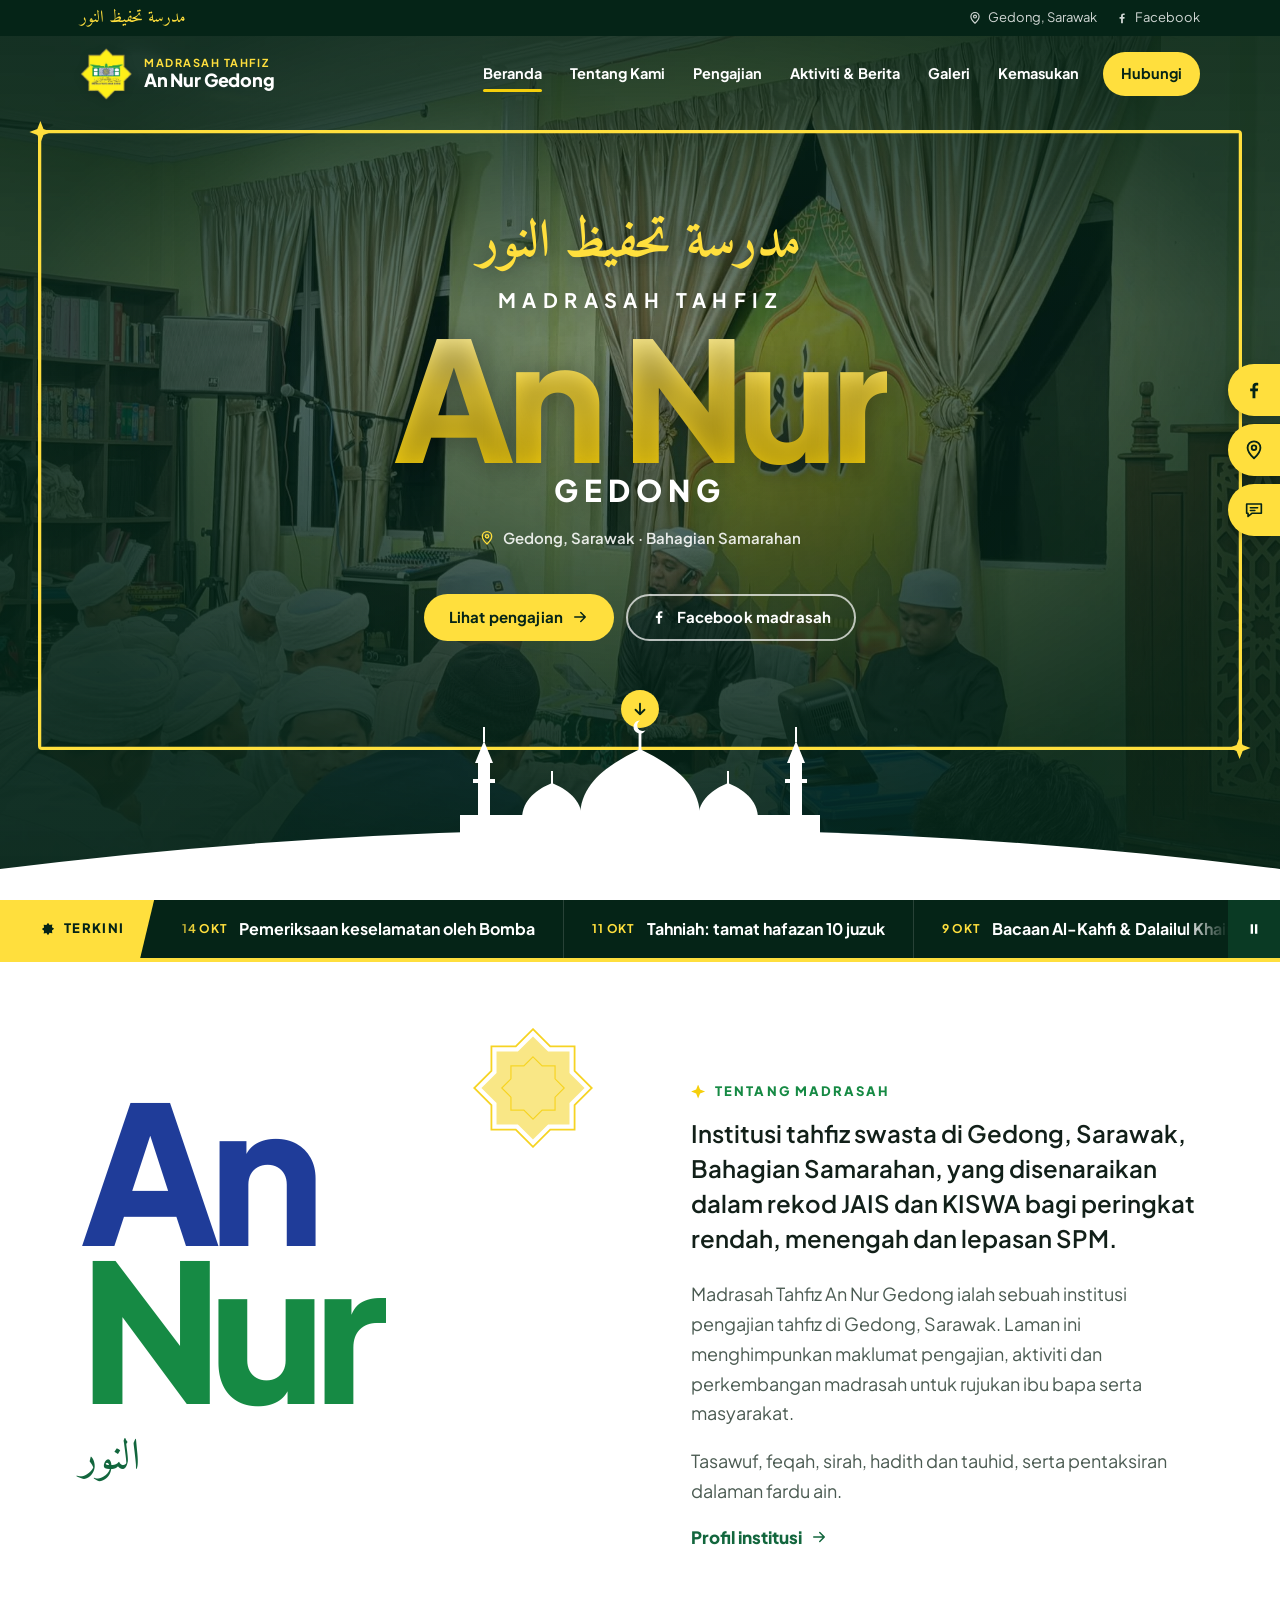
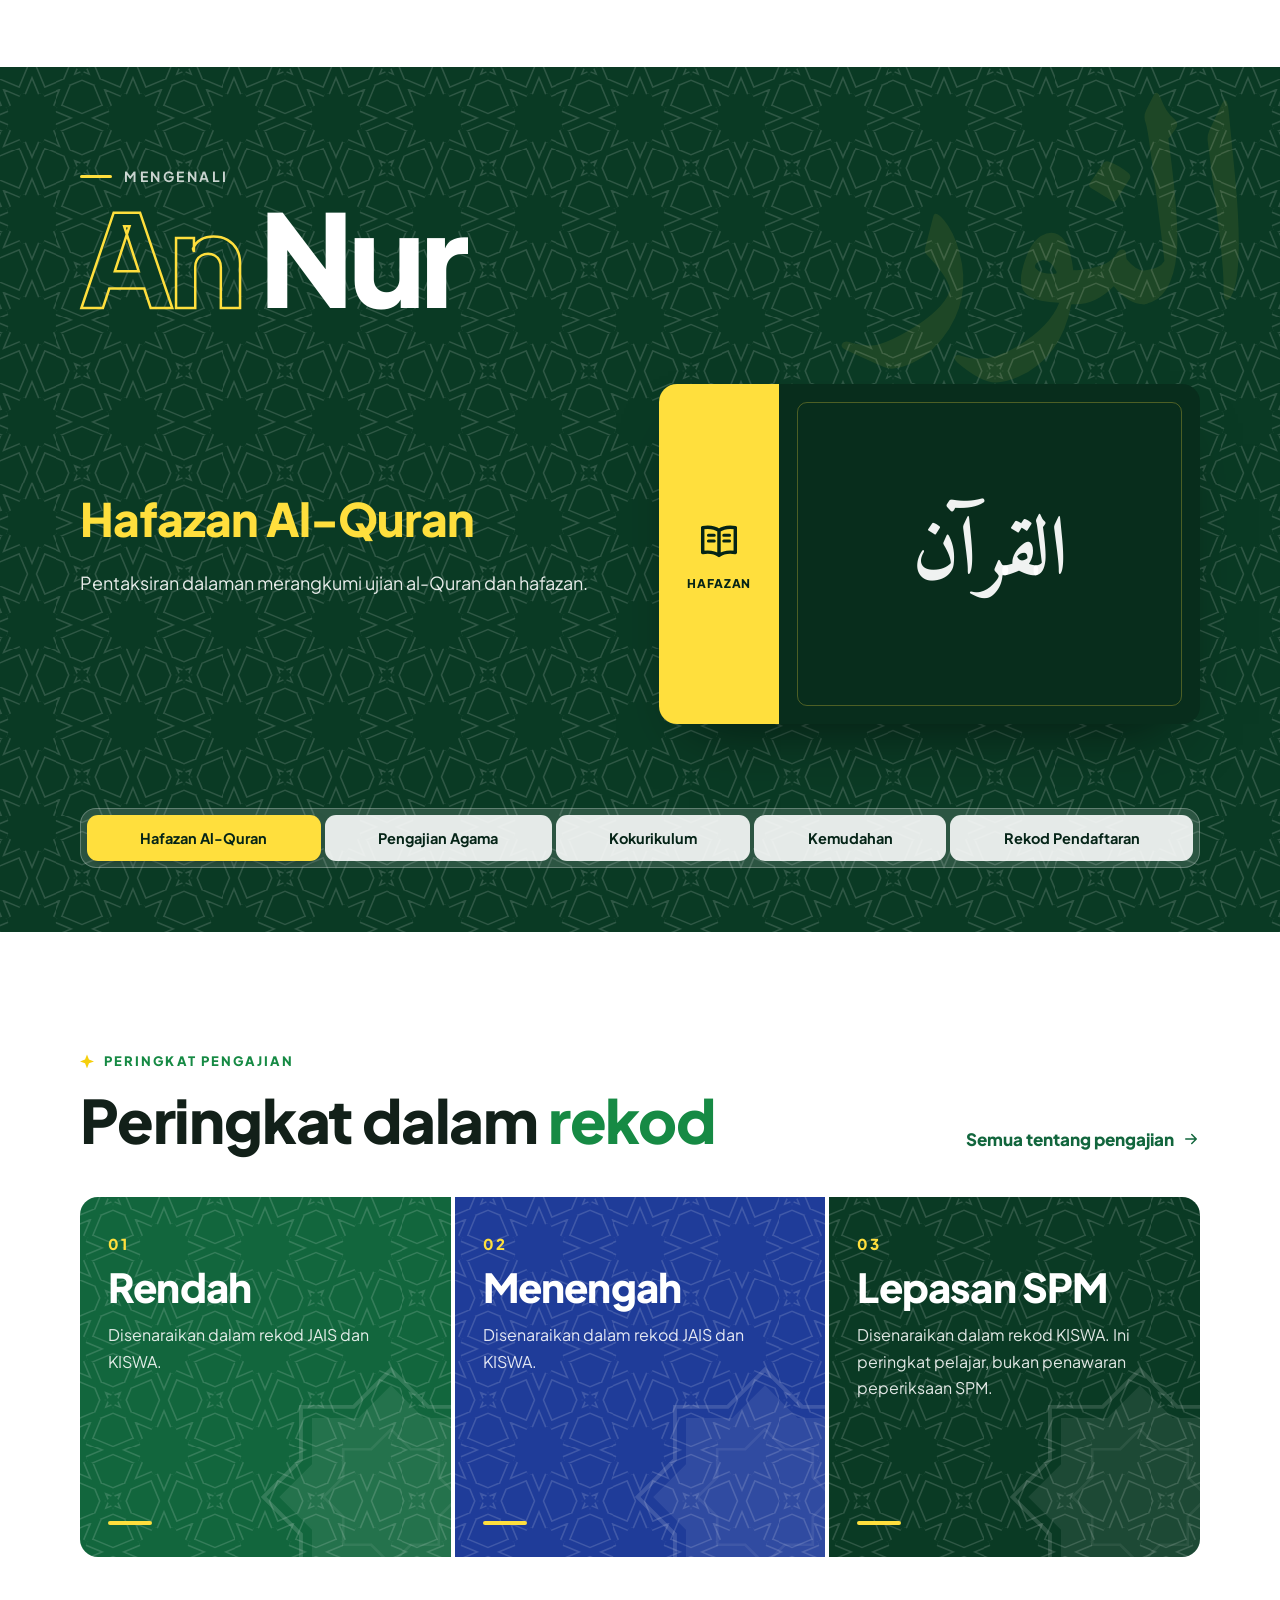
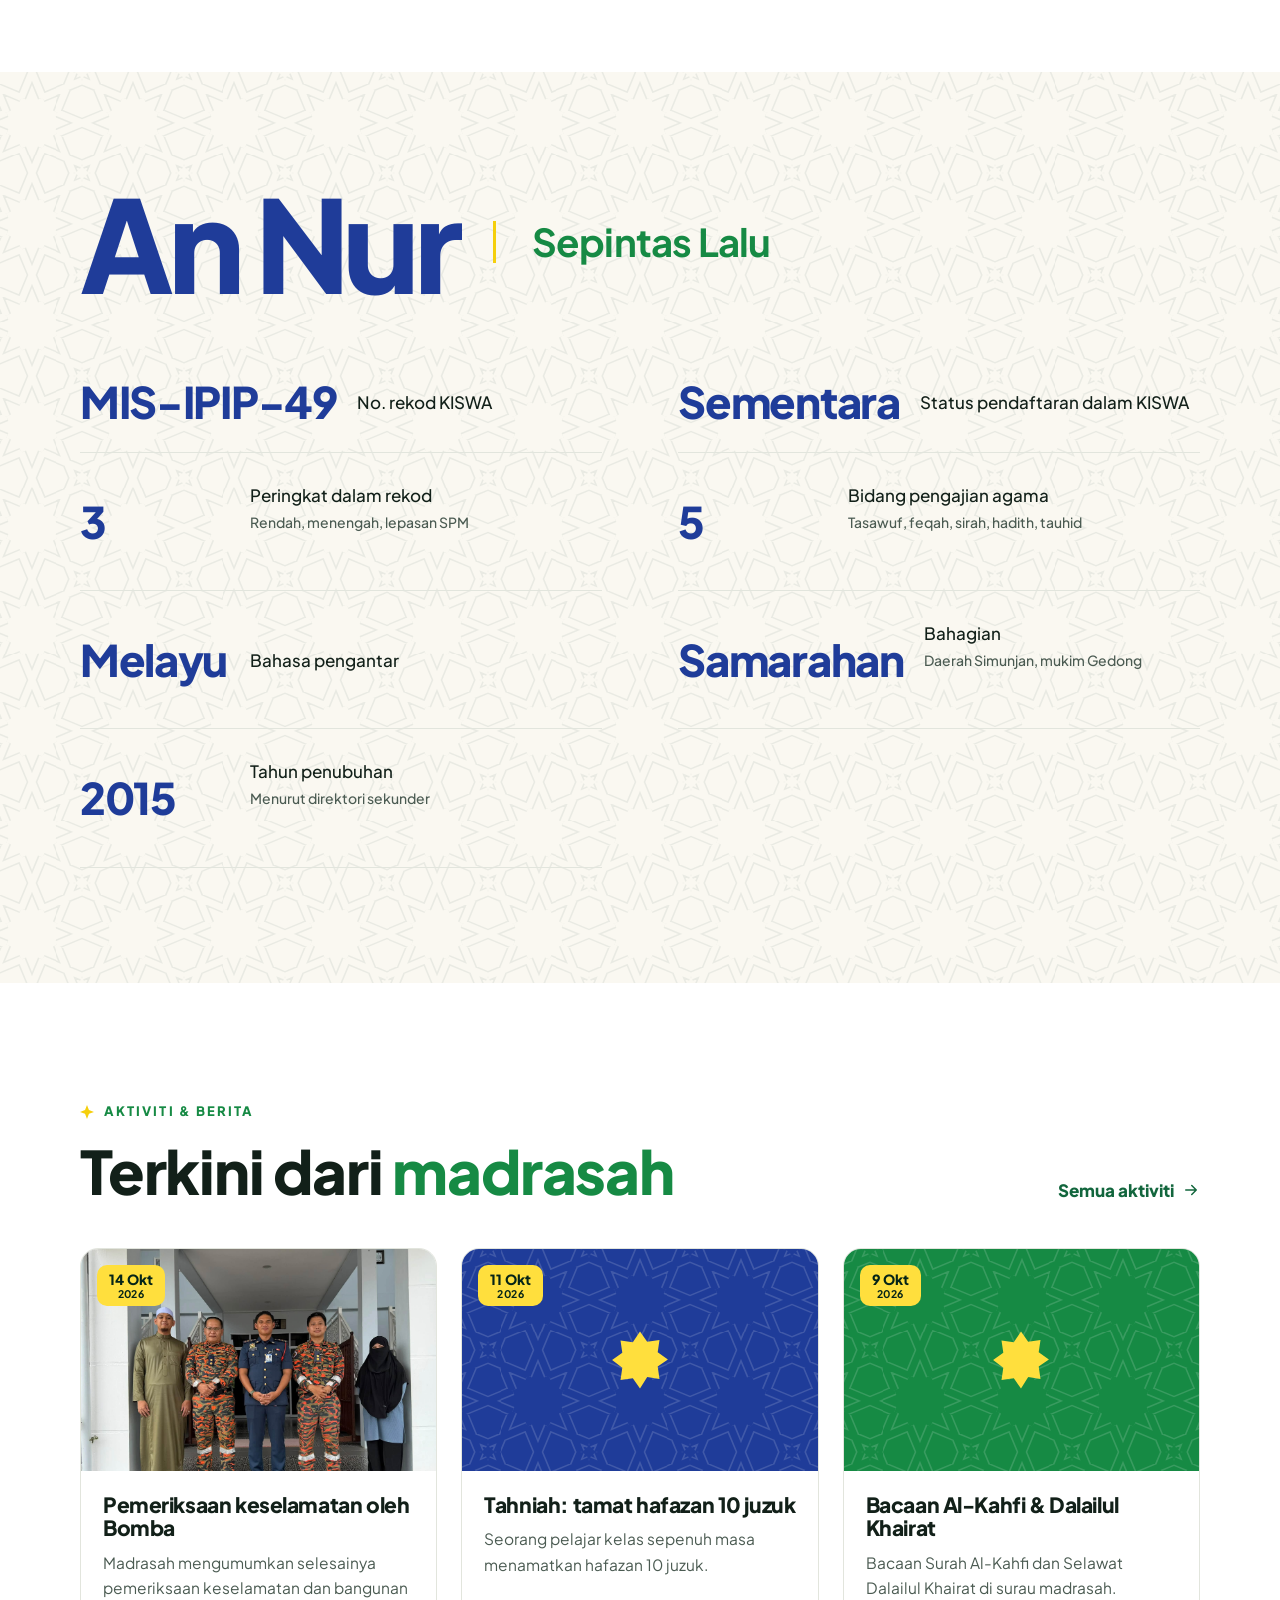
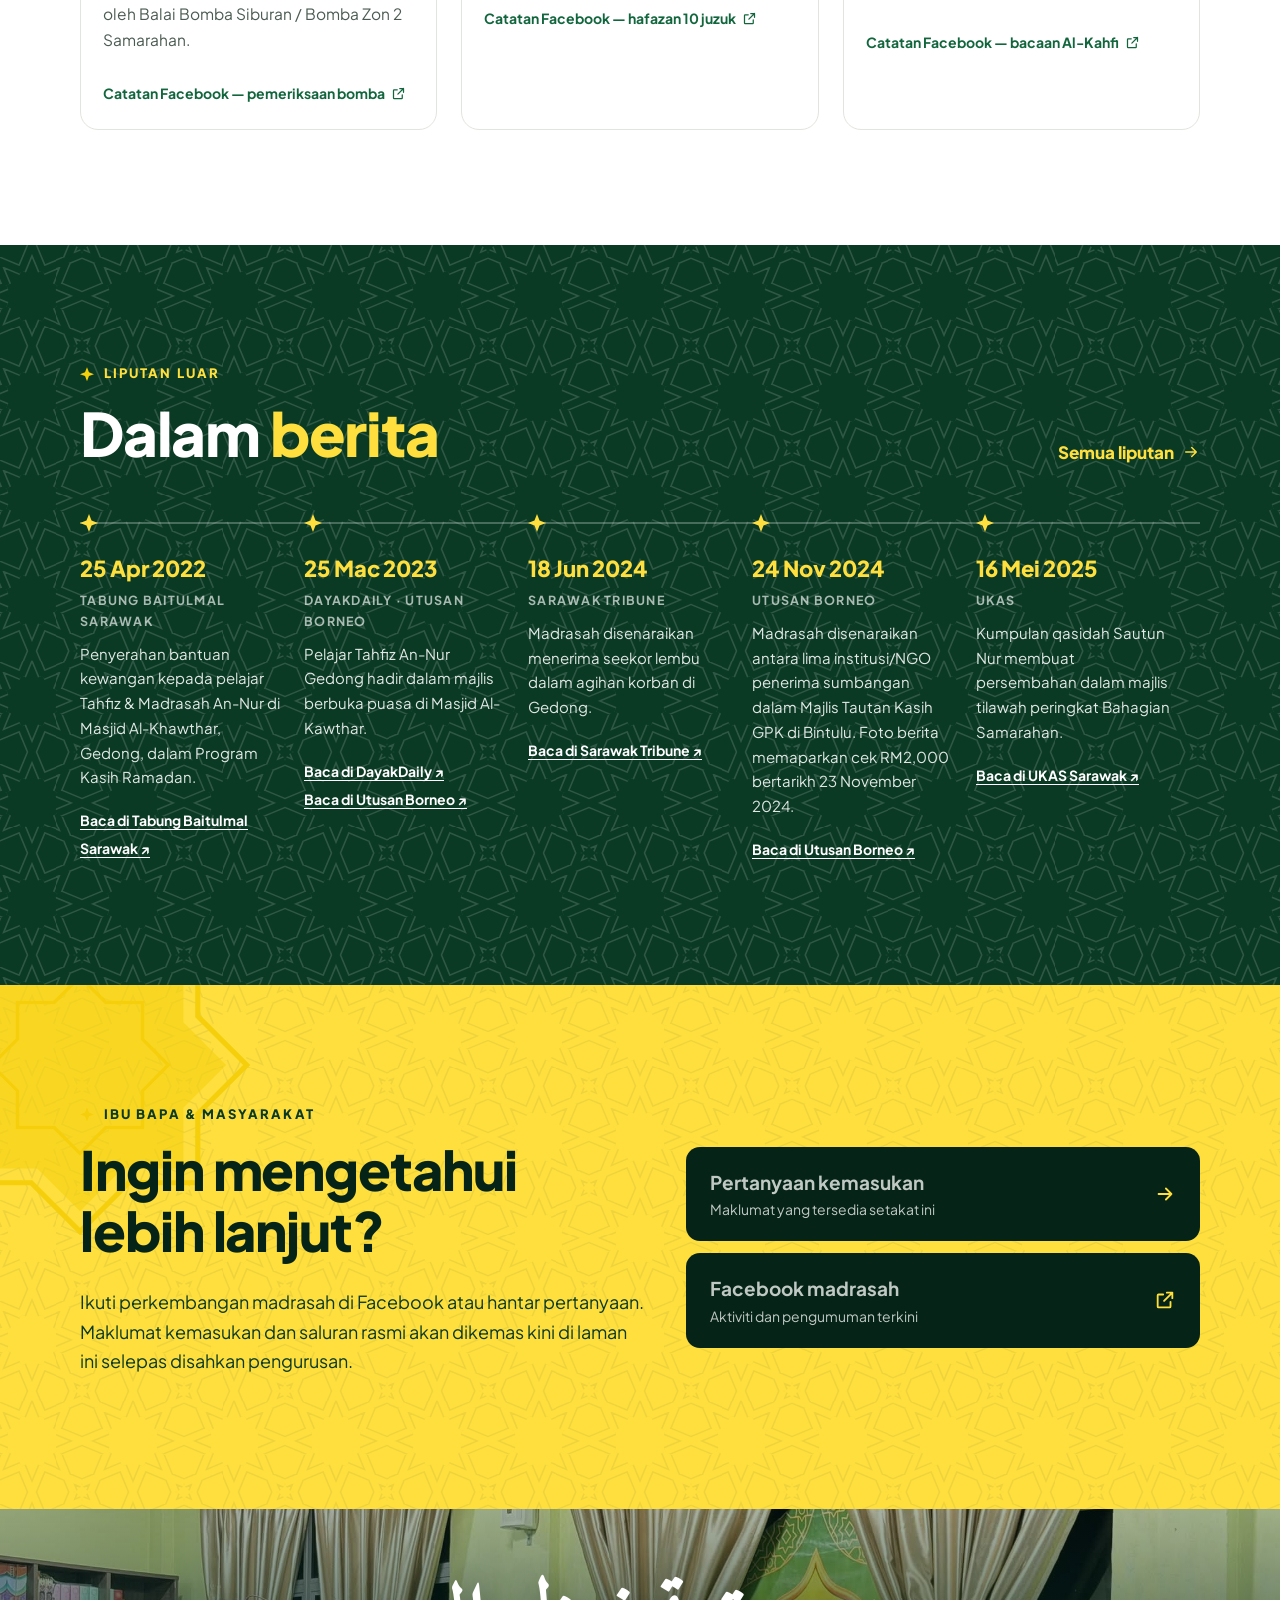
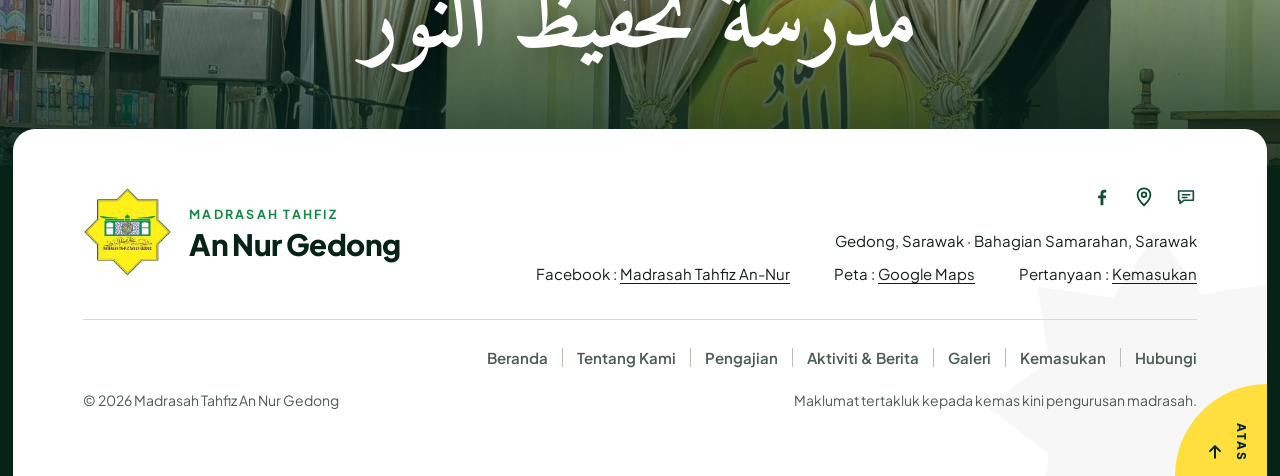
==== index.html @ 09a15e5c "Laman Madrasah Tahfiz An Nur Gedong — versi pratonton awam Co-Authored-By: Claude Sonnet 5.5 <norepl" ====
<!doctype html>
<html lang="ms">
<head>
  <meta charset="utf-8">
  <meta name="viewport" content="width=device-width, initial-scale=1">
  <title>Madrasah Tahfiz An Nur Gedong — Gedong, Sarawak</title>
  <meta name="description" content="Madrasah Tahfiz An Nur Gedong, institusi pengajian tahfiz di Gedong, Bahagian Samarahan, Sarawak.">
  <!-- Draf: buang baris noindex apabila laman diluluskan untuk diterbitkan -->
  <meta name="robots" content="noindex, nofollow">
  <meta name="theme-color" content="#0A3A24">
  <link rel="icon" href="assets/img/logo/logo-asal-lutsinar.png">
  <link rel="preconnect" href="https://fonts.googleapis.com">
  <link rel="preconnect" href="https://fonts.gstatic.com" crossorigin>
  <link rel="stylesheet" href="https://fonts.googleapis.com/css2?family=Amiri:wght@400;700&family=Plus+Jakarta+Sans:wght@400;500;600;700;800&display=swap">
  <link rel="stylesheet" href="assets/css/gaya.css">
</head>
<body data-halaman="beranda" class="ada-hero">
  <div id="kepala"></div>
  <main id="utama" tabindex="-1">
    <noscript><div style="padding:40px 20px;text-align:center">Sila hidupkan JavaScript untuk memaparkan laman ini.</div></noscript>
  </main>
  <div id="kaki"></div>
  <script src="kandungan/kandungan.js"></script>
  <script src="assets/js/app.js"></script>
</body>
</html>
---- assets/css/gaya.css ----
/* =========================================================
   Madrasah Tahfiz An Nur Gedong — gaya laman
   Warna diambil daripada logo: hijau, kuning, biru
   ========================================================= */

:root {
  --hijau-950: #052417;
  --hijau-900: #0A3A24;
  --hijau-800: #0E4F31;
  --hijau-700: #12663D;
  --hijau-600: #168A44;
  --hijau-100: #DDF0E2;
  --hijau-50:  #EFF7F1;

  --kuning-500: #F5CF0C;
  --kuning-400: #FFDF3D;
  --kuning-200: #FFF0A3;
  --kuning-50:  #FFFBE6;

  --biru-950: #0C1A45;
  --biru-900: #13286A;
  --biru-700: #1F3C99;
  --biru-500: #3A5BC7;
  --biru-100: #E3E9FA;

  --krim: #FAF8F1;
  --putih: #FFFFFF;
  --teks: #122019;
  --teks-lembut: #4B5B52;
  --garis: #E2E5DD;

  --fon: "Plus Jakarta Sans", system-ui, -apple-system, "Segoe UI", sans-serif;
  --fon-arab: "Amiri", "Traditional Arabic", serif;

  --lebar: 1200px;
  --gutter: clamp(16px, 4vw, 40px);
  --radius: 18px;
  --radius-kecil: 10px;
  --bayang: 0 18px 40px -18px rgba(5, 36, 23, .35);
  --peralihan: 240ms cubic-bezier(.2, .7, .2, 1);

  --tinggi-kepala: 76px;
}

*, *::before, *::after { box-sizing: border-box; }

html { scroll-behavior: smooth; -webkit-text-size-adjust: 100%; }
@media (prefers-reduced-motion: reduce) {
  html { scroll-behavior: auto; }
  *, *::before, *::after { animation-duration: .01ms !important; animation-iteration-count: 1 !important; transition-duration: .01ms !important; }
}

body.ada-bar-draf { padding-bottom: 52px; }
@media (max-width: 720px) {
  body.ada-bar-draf { padding-bottom: 84px; }
  .bar-draf__teks > span { display: none; }
  .bar-draf .bekas { flex-wrap: nowrap; gap: 8px; }
  .bar-draf button, .bar-draf a { font-size: 12px; padding: 5px 9px; }
}
body {
  margin: 0;
  font-family: var(--fon);
  font-size: 17px;
  line-height: 1.65;
  color: var(--teks);
  background: var(--putih);
  overflow-x: hidden;
}

img { max-width: 100%; display: block; }
a { color: var(--hijau-700); text-underline-offset: 3px; }
a:hover { color: var(--hijau-900); }
h1, h2, h3, h4 { line-height: 1.12; margin: 0 0 .5em; letter-spacing: -.02em; font-weight: 800; }
p { margin: 0 0 1em; }
ul { padding-left: 1.2em; }

:focus-visible { outline: 3px solid var(--kuning-500); outline-offset: 3px; border-radius: 4px; }

.sr-only { position: absolute; width: 1px; height: 1px; padding: 0; margin: -1px; overflow: hidden; clip: rect(0,0,0,0); white-space: nowrap; border: 0; }

.lompat {
  position: absolute; left: 16px; top: -60px; z-index: 200;
  background: var(--kuning-400); color: var(--hijau-950); padding: 10px 16px;
  border-radius: 999px; font-weight: 700; text-decoration: none;
}
.lompat:focus { top: 12px; }

.bekas { width: 100%; max-width: var(--lebar); margin: 0 auto; padding: 0 var(--gutter); }

.arab { font-family: var(--fon-arab); direction: rtl; font-weight: 700; }

/* ---------- Butang ---------- */
.btn {
  display: inline-flex; align-items: center; gap: .55em;
  padding: .85em 1.5em; border-radius: 999px;
  font: 700 15px/1.2 var(--fon); letter-spacing: .01em;
  text-decoration: none; border: 2px solid transparent; cursor: pointer;
  transition: transform var(--peralihan), background var(--peralihan), color var(--peralihan), border-color var(--peralihan);
}
.btn:hover { transform: translateY(-2px); }
.btn svg { width: 18px; height: 18px; flex: none; }
.btn--kuning { background: var(--kuning-400); color: var(--hijau-950); }
.btn--kuning:hover { background: var(--kuning-500); color: var(--hijau-950); }
.btn--hijau { background: var(--hijau-700); color: #fff; }
.btn--hijau:hover { background: var(--hijau-800); color: #fff; }
.btn--garis { border-color: currentColor; color: inherit; background: transparent; }
.btn--garis-putih { border-color: rgba(255,255,255,.7); color: #fff; }
.btn--garis-putih:hover { background: #fff; color: var(--hijau-900); border-color: #fff; }
.btn[disabled], .btn[aria-disabled="true"] { opacity: .55; cursor: not-allowed; transform: none; }

/* ---------- Bar draf & lencana status ---------- */
.bar-draf {
  position: fixed; left: 0; right: 0; bottom: 0; z-index: 120; box-shadow: 0 -8px 24px -12px rgba(0,0,0,.35);
  background: repeating-linear-gradient(-45deg, var(--kuning-400) 0 14px, var(--kuning-500) 14px 28px);
  color: var(--hijau-950); font-size: 14px; font-weight: 600;
}
.bar-draf .bekas { display: flex; gap: 12px 20px; align-items: center; justify-content: space-between; flex-wrap: wrap; padding-top: 8px; padding-bottom: 8px; }
.bar-draf__teks { display: flex; gap: 10px; align-items: center; }
.bar-draf__teks strong { background: var(--hijau-950); color: var(--kuning-400); padding: 2px 10px; border-radius: 999px; font-size: 12px; letter-spacing: .08em; text-transform: uppercase; }
.bar-draf__aksi { display: flex; gap: 8px; flex-wrap: wrap; }
.bar-draf button, .bar-draf a {
  font: 700 13px var(--fon); padding: 6px 12px; border-radius: 999px; cursor: pointer;
  background: rgba(255,255,255,.75); border: 1px solid rgba(5,36,23,.25); color: var(--hijau-950); text-decoration: none;
}
.bar-draf button:hover, .bar-draf a:hover { background: #fff; }
.mod-awam .bar-draf { background: var(--hijau-950); color: #fff; }
.mod-awam .bar-draf__teks strong { background: var(--kuning-400); color: var(--hijau-950); }

.lencana {
  display: inline-flex; align-items: center; gap: 5px; vertical-align: middle;
  font: 700 11px/1.3 var(--fon); letter-spacing: .03em; text-transform: uppercase;
  padding: 3px 8px; border-radius: 6px; border: 1px solid; text-decoration: none; white-space: nowrap;
  margin: 2px 4px 2px 0;
}
.lencana::before { content: ""; width: 6px; height: 6px; border-radius: 50%; background: currentColor; }
a.lencana:hover { filter: brightness(.9); }
.lencana--rasmi { color: #0B5D2E; background: #E1F5E7; border-color: #9FD7B1; }
.lencana--facebook { color: #1F3C99; background: #E6ECFC; border-color: #A9BCF0; }
.lencana--media { color: #6B3FA0; background: #F1EAFB; border-color: #CDB6EE; }
.lencana--sekunder { color: #8A5A00; background: #FFF3D6; border-color: #F0CF85; }
.lencana--perlu-sahkan { color: #A12B12; background: #FFE9E2; border-color: #F5B4A1; }
.lencana--editorial { color: #4A4F57; background: #EEF0F2; border-color: #C7CCD3; }
.nota-draf {
  display: block; margin-top: 8px; padding: 8px 12px; border-left: 3px solid #F5B4A1;
  background: #FFF6F2; color: #7A2A16; font-size: 13.5px; line-height: 1.5; border-radius: 0 8px 8px 0;
}
.atas-gelap .nota-draf { background: rgba(255,255,255,.1); color: #FFD9CC; border-left-color: #F5B4A1; }
.mod-awam .lencana, .mod-awam .nota-draf, .mod-awam [data-draf-sahaja] { display: none !important; }

/* ---------- Kepala (header) ---------- */
.kepala { position: sticky; top: 0; z-index: 100; }
.kepala__utiliti { background: var(--hijau-950); color: rgba(255,255,255,.82); font-size: 13px; }
.kepala__utiliti .bekas { display: flex; justify-content: space-between; align-items: center; height: 36px; gap: 16px; }
.kepala__utiliti a { color: rgba(255,255,255,.82); text-decoration: none; display: inline-flex; gap: 6px; align-items: center; }
.kepala__utiliti a:hover { color: var(--kuning-400); }
.kepala__utiliti svg { width: 14px; height: 14px; }
.kepala__utiliti .arab { font-size: 17px; color: var(--kuning-400); font-weight: 400; white-space: nowrap; }
.kepala__utiliti-kanan { display: flex; gap: 18px; }
.kepala__lokasi { display: inline-flex; gap: 6px; align-items: center; }

.kepala__utama { background: rgba(255,255,255,.97); backdrop-filter: blur(10px); border-bottom: 1px solid var(--garis); transition: background var(--peralihan), border-color var(--peralihan), box-shadow var(--peralihan); }
.kepala__utama .bekas { display: flex; align-items: center; justify-content: space-between; height: var(--tinggi-kepala); gap: 20px; }

.jenama { display: flex; align-items: center; gap: 12px; text-decoration: none; color: var(--hijau-950); min-width: 0; }
.jenama img { width: 52px; height: 52px; object-fit: contain; flex: none; filter: drop-shadow(0 2px 4px rgba(0,0,0,.15)); }
.jenama__teks { display: flex; flex-direction: column; line-height: 1.15; min-width: 0; }
.jenama__kecil { font-size: 11px; font-weight: 700; letter-spacing: .14em; text-transform: uppercase; color: var(--hijau-600); }
.jenama__besar { font-size: 18px; font-weight: 800; letter-spacing: -.01em; white-space: nowrap; }

.nav { display: flex; align-items: center; gap: 4px; }
.nav a {
  position: relative; padding: 10px 12px; font-size: 14.5px; font-weight: 700; color: var(--hijau-950);
  text-decoration: none; border-radius: 8px; white-space: nowrap;
}
.nav a::after {
  content: ""; position: absolute; left: 12px; right: 12px; bottom: 4px; height: 3px; border-radius: 3px;
  background: var(--kuning-500); transform: scaleX(0); transform-origin: left; transition: transform var(--peralihan);
}
.nav a:hover::after, .nav a[aria-current="page"]::after { transform: scaleX(1); }
.nav .nav__cta { background: var(--hijau-700); color: #fff; padding: 10px 18px; border-radius: 999px; margin-left: 8px; }
.nav .nav__cta::after { display: none; }
.nav .nav__cta:hover { background: var(--hijau-800); color: #fff; }

.butang-menu {
  display: none; width: 46px; height: 46px; border-radius: 12px; border: 1px solid var(--garis);
  background: #fff; cursor: pointer; align-items: center; justify-content: center; color: var(--hijau-950);
}
.butang-menu svg { width: 22px; height: 22px; }

/* Kepala lutsinar di atas hero beranda */
.ada-hero .kepala { position: fixed; left: 0; right: 0; }
.ada-hero .kepala:not(.kepala--pekat) .kepala__utama { background: transparent; border-color: transparent; backdrop-filter: none; }
.ada-hero .kepala:not(.kepala--pekat) .jenama,
.ada-hero .kepala:not(.kepala--pekat) .nav a:not(.nav__cta) { color: #fff; }
.ada-hero .kepala:not(.kepala--pekat) .jenama__kecil { color: var(--kuning-400); }
.ada-hero .kepala:not(.kepala--pekat) .nav .nav__cta { background: var(--kuning-400); color: var(--hijau-950); }
.ada-hero .kepala:not(.kepala--pekat) .butang-menu { background: rgba(255,255,255,.12); border-color: rgba(255,255,255,.35); color: #fff; }
.kepala--pekat .kepala__utama { box-shadow: 0 6px 24px -12px rgba(5,36,23,.35); }

@media (max-width: 1080px) {
  .butang-menu { display: inline-flex; }
  .nav {
    position: fixed; inset: 0; z-index: 150; flex-direction: column; align-items: stretch; justify-content: flex-start;
    gap: 2px; padding: 96px var(--gutter) 32px; background: var(--hijau-950);
    transform: translateX(100%); transition: transform 320ms cubic-bezier(.2,.7,.2,1); overflow-y: auto; visibility: hidden;
  }
  .nav.terbuka { transform: none; visibility: visible; }
  .nav a, .ada-hero .kepala:not(.kepala--pekat) .nav a:not(.nav__cta) { color: #fff; font-size: 22px; padding: 14px 4px; border-bottom: 1px solid rgba(255,255,255,.1); border-radius: 0; }
  .nav a::after { left: 4px; right: auto; width: 40px; bottom: 8px; }
  .nav .nav__cta { margin: 20px 0 0; text-align: center; justify-content: center; background: var(--kuning-400); color: var(--hijau-950); border-radius: 999px; border: 0; }
  .nav__tutup { position: absolute; top: 22px; right: var(--gutter); }
  .kepala__lokasi { display: none; }
}
@media (min-width: 1081px) { .nav__tutup { display: none; } }
@media (max-width: 480px) {
  .jenama__besar { font-size: 15px; }
  .jenama img { width: 44px; height: 44px; }
  .jenama__kecil { font-size: 10px; }
}

/* Corak bintang lapan rapat berjalur, gaya Mamluk (janaan geometri Islamik 4.8.8) */
.corak { background-image: url("../img/corak-bintang-lapan.svg"); background-size: 101.4px 101.4px; background-position: center top; }
.corak--gelap { background-image: url("../img/corak-bintang-lapan-gelap.svg"); background-size: 101.4px 101.4px; background-position: center top; }
.bintang-hiasan { position: absolute; pointer-events: none; color: currentColor; }

/* ---------- HERO beranda ---------- */
.hero {
  position: relative; min-height: 100svh; min-height: 100vh; display: grid; place-items: center;
  color: #fff; overflow: hidden; isolation: isolate; background-color: var(--hijau-950);
}
@supports (min-height: 100svh) { .hero { min-height: 100svh; } }
.hero__latar { position: absolute; inset: 0; z-index: -2; }
.hero__latar img { width: 100%; height: 100%; object-fit: cover; object-position: center 40%; transform: scale(1.06); animation: zum 18s ease-out forwards; }
@keyframes zum { to { transform: scale(1); } }
.hero::before {
  content: ""; position: absolute; inset: 0; z-index: -1;
  background:
    radial-gradient(ellipse at 50% 45%, rgba(5,36,23,.35), rgba(5,36,23,.82) 70%),
    linear-gradient(180deg, rgba(5,36,23,.55) 0%, rgba(5,36,23,.2) 35%, rgba(5,36,23,.75) 100%);
}
.hero__bingkai {
  position: absolute; z-index: -1; inset: calc(36px + var(--tinggi-kepala) + 18px) clamp(14px, 3vw, 44px) 150px;
  border: 3px solid var(--kuning-400); border-radius: 4px; pointer-events: none;
  box-shadow: inset 0 0 0 1px rgba(255,223,61,.25);
}
.hero__bingkai::before, .hero__bingkai::after {
  content: ""; position: absolute; width: 22px; height: 22px; background: var(--kuning-400);
  clip-path: polygon(50% 0, 64% 36%, 100% 50%, 64% 64%, 50% 100%, 36% 64%, 0 50%, 36% 36%);
}
.hero__bingkai::before { top: -12px; left: -12px; }
.hero__bingkai::after { bottom: -12px; right: -12px; }

.hero__isi { text-align: center; padding: calc(var(--tinggi-kepala) + 100px) var(--gutter) 230px; max-width: 980px; }
.hero__arab { font-size: clamp(30px, 4.6vw, 52px); color: var(--kuning-400); margin: 0 0 6px; line-height: 1.5; font-weight: 700; text-shadow: 0 2px 18px rgba(0,0,0,.35); }
.hero__judul { margin: 0; text-shadow: 0 4px 30px rgba(0,0,0,.35); }
.hero__judul span { display: block; }
.hero__judul-kecil { font-size: clamp(15px, 1.7vw, 20px); font-weight: 700; letter-spacing: .32em; text-transform: uppercase; color: #fff; }
.hero__judul-besar {
  font-size: clamp(76px, 13vw, 180px); font-weight: 800; letter-spacing: -.045em; line-height: .9; margin: .06em 0 .02em;
  background: linear-gradient(180deg, #FFF3A6 0%, var(--kuning-400) 45%, var(--kuning-500) 100%);
  -webkit-background-clip: text; background-clip: text; color: transparent;
}
.hero__judul-lokasi { font-size: clamp(18px, 2.4vw, 30px); font-weight: 800; letter-spacing: .2em; text-transform: uppercase; }
.hero__lokasi { display: inline-flex; align-items: center; gap: 8px; margin-top: 18px; font-size: 15px; font-weight: 600; color: rgba(255,255,255,.88); }
.hero__lokasi svg { width: 16px; height: 16px; color: var(--kuning-400); }
.hero__intro { max-width: 640px; margin: 18px auto 0; font-size: clamp(16px, 1.4vw, 18.5px); color: rgba(255,255,255,.9); }
.hero__aksi { display: flex; gap: 12px; justify-content: center; flex-wrap: wrap; margin-top: 28px; }
.hero__kapsyen {
  position: absolute; right: clamp(20px, 4vw, 60px); bottom: 168px; z-index: 1; max-width: 300px;
  font-size: 12px; line-height: 1.45; color: rgba(255,255,255,.75); text-align: right;
}
.hero__tatal {
  position: absolute; left: 50%; bottom: 172px; transform: translateX(-50%);
  width: 38px; height: 38px; border-radius: 50%; background: var(--kuning-400); color: var(--hijau-950);
  display: grid; place-items: center; animation: lantun 2.2s ease-in-out infinite;
}
.hero__tatal svg { width: 18px; height: 18px; }
@keyframes lantun { 50% { transform: translate(-50%, 6px); } }
.hero__siluet { position: absolute; left: 0; right: 0; bottom: -1px; z-index: 0; pointer-events: none; }
.hero__siluet .gelombang { display: block; width: 100%; height: 90px; }
.hero__siluet .masjid { position: absolute; left: 50%; bottom: 62px; width: min(440px, 70vw); transform: translateX(-50%); }
@media (max-width: 720px) {
  .hero__bingkai { inset: calc(36px + var(--tinggi-kepala) + 12px) 12px 120px; }
  .hero__isi { padding-bottom: 170px; }
  .hero__kapsyen { display: none; }
  .hero__tatal { bottom: 132px; }
  .hero__siluet .gelombang { height: 60px; }
  .hero__siluet .masjid { bottom: 42px; }
}

/* ---------- Ticker ---------- */
.ticker { background: var(--hijau-950); color: #fff; position: relative; display: flex; align-items: stretch; overflow: hidden; border-bottom: 4px solid var(--kuning-400); }
.ticker__label {
  flex: none; display: flex; align-items: center; gap: 8px; padding: 0 20px 0 var(--gutter);
  background: var(--kuning-400); color: var(--hijau-950); font-weight: 800; font-size: 13px; letter-spacing: .1em; text-transform: uppercase;
  clip-path: polygon(0 0, 100% 0, calc(100% - 14px) 100%, 0 100%); padding-right: 30px;
}
.ticker__jalur { flex: 1; overflow: hidden; mask-image: linear-gradient(90deg, transparent, #000 4%, #000 96%, transparent); }
.ticker__senarai { display: flex; width: max-content; animation: tatal-ticker 48s linear infinite; list-style: none; margin: 0; padding: 0; }
.ticker.jeda .ticker__senarai { animation-play-state: paused; }
.ticker:hover .ticker__senarai, .ticker:focus-within .ticker__senarai { animation-play-state: paused; }
@keyframes tatal-ticker { to { transform: translateX(-50%); } }
.ticker__senarai li { display: flex; align-items: center; }
.ticker__senarai a { display: flex; align-items: center; gap: 12px; padding: 16px 28px; color: #fff; text-decoration: none; font-weight: 700; font-size: 16px; white-space: nowrap; border-right: 1px solid rgba(255,255,255,.14); }
.ticker__senarai a:hover { color: var(--kuning-400); }
.ticker__senarai time { font-size: 12px; font-weight: 700; color: var(--kuning-400); letter-spacing: .06em; text-transform: uppercase; }
.ticker__jeda { flex: none; width: 52px; border: 0; background: var(--hijau-900); color: #fff; cursor: pointer; display: grid; place-items: center; }
.ticker__jeda:hover { background: var(--hijau-800); }
.ticker__jeda svg { width: 16px; height: 16px; }
@media (max-width: 600px) { .ticker__label span { display: none; } .ticker__label { padding-right: 24px; } }

/* ---------- Bahagian am ---------- */
.seksyen { padding: clamp(64px, 9vw, 120px) 0; position: relative; }
.seksyen--krim { background-color: var(--krim); }
.seksyen--hijau { background-color: var(--hijau-900); color: #fff; }
.label-atas {
  display: inline-flex; align-items: center; gap: 10px; font-size: 13px; font-weight: 800; letter-spacing: .16em; text-transform: uppercase; color: var(--hijau-600); margin-bottom: 14px;
}
.label-atas::before { content: ""; width: 14px; height: 14px; background: var(--kuning-500); clip-path: polygon(50% 0, 64% 36%, 100% 50%, 64% 64%, 50% 100%, 36% 64%, 0 50%, 36% 36%); }
.atas-gelap .label-atas { color: var(--kuning-400); }
.tajuk-seksyen { font-size: clamp(34px, 5vw, 60px); }
.tajuk-sorot { color: var(--hijau-600); }
.atas-gelap .tajuk-sorot { color: var(--kuning-400); }
.pendahuluan { font-size: clamp(17px, 1.5vw, 19px); color: var(--teks-lembut); max-width: 680px; }
.atas-gelap .pendahuluan { color: rgba(255,255,255,.82); }
.kepala-seksyen { display: flex; justify-content: space-between; align-items: end; gap: 24px; flex-wrap: wrap; margin-bottom: 44px; }
.kepala-seksyen .tajuk-seksyen { margin: 0; }
.pautan-anak-panah { display: inline-flex; align-items: center; gap: 8px; font-weight: 800; text-decoration: none; color: var(--hijau-700); }
.pautan-anak-panah svg { width: 18px; height: 18px; transition: transform var(--peralihan); }
.pautan-anak-panah:hover svg { transform: translateX(4px); }
.atas-gelap .pautan-anak-panah { color: var(--kuning-400); }

/* ---------- Pengenalan (wordmark besar) ---------- */
.pengenalan { display: grid; grid-template-columns: 1.05fr 1fr; gap: clamp(32px, 6vw, 90px); align-items: center; }
.wordmark { position: relative; }
.wordmark__teks { font-size: clamp(96px, 15vw, 210px); font-weight: 800; letter-spacing: -.06em; line-height: .82; color: var(--biru-700); margin: 0; }
.wordmark__teks span { color: var(--hijau-600); display: block; }
.wordmark__arab { font-size: clamp(28px, 3.4vw, 44px); color: var(--hijau-700); margin-top: 18px; font-weight: 400; text-align: left; }
.wordmark .bintang-hiasan { right: 4%; top: -14%; width: 120px; color: var(--kuning-500); opacity: .9; }
.pengenalan__teks p { font-size: 18px; color: var(--teks-lembut); }
.pengenalan__teks .besar { font-size: clamp(20px, 2vw, 24px); color: var(--teks); font-weight: 600; line-height: 1.45; }
@media (max-width: 860px) { .pengenalan { grid-template-columns: 1fr; } }

/* ---------- Mengenali An Nur (panel bertab berwarna) ---------- */
.mengenali { --latar: var(--hijau-900); background-color: var(--latar); color: #fff; transition: background-color 600ms ease; padding: clamp(64px, 8vw, 110px) 0 clamp(40px, 5vw, 64px); position: relative; overflow: hidden; }
.mengenali__khat { position: absolute; top: clamp(8px, 2vw, 24px); right: clamp(-20px, 2vw, 48px); font-size: clamp(140px, 22vw, 300px); line-height: 1; color: var(--kuning-400); opacity: .08; pointer-events: none; user-select: none; }
.mengenali .bekas { position: relative; }
.mengenali__judul { display: flex; flex-direction: column; align-items: flex-start; gap: 10px; margin-bottom: clamp(32px, 4vw, 48px); }
.mengenali__label { display: inline-flex; align-items: center; gap: 12px; font-size: 14px; font-weight: 700; letter-spacing: .18em; text-transform: uppercase; color: rgba(255,255,255,.78); }
.mengenali__label::before { content: ""; width: 32px; height: 3px; border-radius: 2px; background: var(--kuning-400); }
.mengenali__nama { font-size: clamp(64px, 10vw, 136px); font-weight: 800; line-height: .95; letter-spacing: -.04em; }
.mengenali__nama .garis { color: transparent; -webkit-text-stroke: clamp(1.5px, .2vw, 2.5px) var(--kuning-400); }
.mengenali__panel { display: grid; grid-template-columns: 1fr 1.05fr; gap: clamp(28px, 5vw, 72px); align-items: center; min-height: 380px; }
.mengenali__panel[hidden] { display: none; }
.mengenali__panel h3 { font-size: clamp(30px, 3.6vw, 46px); color: var(--kuning-400); }
.mengenali__panel p { color: rgba(255,255,255,.9); font-size: 18px; max-width: 520px; }
.mengenali__cip { display: flex; flex-wrap: wrap; gap: 8px; margin: 18px 0 8px; padding: 0; list-style: none; }
.mengenali__cip li { padding: 6px 14px; border-radius: 999px; background: rgba(255,255,255,.12); border: 1px solid rgba(255,255,255,.22); font-weight: 600; font-size: 14.5px; }
.kad-media { display: grid; grid-template-columns: 120px 1fr; border-radius: var(--radius); overflow: hidden; min-height: 340px; box-shadow: 0 30px 60px -30px rgba(0,0,0,.6); background: color-mix(in srgb, var(--latar) 78%, #000); transition: background-color 600ms ease; }
.kad-media__sisi { background: var(--kuning-400); color: var(--hijau-950); display: flex; flex-direction: column; align-items: center; justify-content: center; gap: 12px; padding: 16px 8px; text-align: center; font-size: 12px; font-weight: 800; letter-spacing: .08em; text-transform: uppercase; line-height: 1.25; }
.kad-media__sisi svg { width: 46px; height: 46px; }
.kad-media__isi { position: relative; overflow: hidden; }
.kad-media__isi img { width: 100%; height: 100%; object-fit: cover; position: absolute; inset: 0; }
.kad-media__isi figcaption { position: absolute; left: 0; right: 0; bottom: 0; padding: 30px 16px 12px; font-size: 12.5px; line-height: 1.4; background: linear-gradient(transparent, rgba(0,0,0,.7)); color: rgba(255,255,255,.92); }
.kad-media__corak { position: absolute; inset: 18px; display: grid; place-items: center; text-align: center; padding: 16px; border: 1px solid rgba(255,223,61,.28); border-radius: calc(var(--radius) - 8px); }
.kad-media__corak .arab { display: block; white-space: nowrap; font-size: clamp(52px, 6.4vw, 92px); color: rgba(255,255,255,.94); font-weight: 700; line-height: 1.35; }
.kad-media__corak .kod { font-size: clamp(30px, 4vw, 46px); font-weight: 800; letter-spacing: -.02em; }
.kad-media__corak small { display: block; text-align: center; font-size: 12.5px; font-weight: 700; letter-spacing: .16em; text-transform: uppercase; color: var(--kuning-400); margin-top: 10px; }

.tab-bar { margin-top: clamp(40px, 5vw, 64px); background: rgba(255,255,255,.14); border: 1px solid rgba(255,255,255,.25); padding: 6px; border-radius: 16px; display: flex; gap: 4px; overflow-x: auto; scrollbar-width: none; }
.tab-bar::-webkit-scrollbar { display: none; }
.tab-bar button {
  flex: 1 0 auto; border: 0; background: rgba(255,255,255,.88); color: var(--hijau-950); font: 700 14.5px var(--fon);
  padding: 14px 18px; border-radius: 11px; cursor: pointer; white-space: nowrap; transition: background var(--peralihan), color var(--peralihan);
}
.tab-bar button:hover { background: #fff; }
.tab-bar button[aria-selected="true"] { background: var(--kuning-400); color: var(--hijau-950); box-shadow: 0 6px 16px -8px rgba(0,0,0,.5); }
@media (max-width: 860px) {
  .mengenali__panel { grid-template-columns: 1fr; min-height: 0; }
  .kad-media { grid-template-columns: 84px 1fr; min-height: 260px; }
  .kad-media__sisi svg { width: 34px; height: 34px; }
  .kad-media__sisi { font-size: 10.5px; }
}

/* ---------- Kad peringkat ---------- */
.peringkat { display: grid; grid-template-columns: repeat(3, 1fr); gap: 4px; border-radius: var(--radius); overflow: hidden; }
.kad-peringkat {
  position: relative; min-height: 360px; padding: 32px 28px; color: #fff; display: flex; flex-direction: column; justify-content: space-between;
  overflow: hidden; isolation: isolate; transition: transform var(--peralihan);
}
.kad-peringkat:nth-child(1) { background-color: var(--hijau-700); }
.kad-peringkat:nth-child(2) { background-color: var(--biru-700); }
.kad-peringkat:nth-child(3) { background-color: var(--hijau-900); }
.kad-peringkat .bintang-hiasan { right: -70px; bottom: -70px; width: 260px; opacity: .14; z-index: -1; transition: transform 800ms ease; }
.kad-peringkat:hover .bintang-hiasan { transform: rotate(45deg) scale(1.08); }
.kad-peringkat__no { font-size: 15px; font-weight: 800; letter-spacing: .14em; color: var(--kuning-400); }
.kad-peringkat h3 { font-size: clamp(30px, 3.2vw, 40px); margin: 8px 0 12px; }
.kad-peringkat p { color: rgba(255,255,255,.88); margin: 0; font-size: 16px; }
.kad-peringkat__garis { width: 44px; height: 4px; background: var(--kuning-400); border-radius: 4px; margin-top: 22px; }
@media (max-width: 860px) { .peringkat { grid-template-columns: 1fr; } .kad-peringkat { min-height: 240px; } }

/* ---------- Sepintas lalu (fakta) ---------- */
.sepintas-kepala { position: relative; margin-bottom: 56px; display: flex; align-items: center; }
.sepintas-kepala .gergasi { font-size: clamp(64px, 10vw, 140px); font-weight: 800; letter-spacing: -.05em; line-height: .85; color: var(--biru-700); position: relative; z-index: 2; margin: 0; }
.sepintas-kepala .jalur { margin: 0 0 0 clamp(20px, 3vw, 36px); padding-left: clamp(20px, 3vw, 36px); border-left: 3px solid var(--kuning-500); font-size: clamp(26px, 3vw, 40px); font-weight: 700; letter-spacing: -.02em; line-height: 1.1; color: var(--hijau-600); }
.grid-fakta { display: grid; grid-template-columns: repeat(2, 1fr); column-gap: clamp(32px, 6vw, 80px); }
.fakta { display: grid; grid-template-columns: minmax(150px, auto) 1fr; gap: 20px; align-items: center; padding: 28px 0; border-bottom: 1px solid var(--garis); }
.fakta__nilai { font-size: clamp(30px, 3.4vw, 44px); font-weight: 800; letter-spacing: -.03em; color: var(--biru-700); line-height: 1; }
.fakta__label { color: var(--teks); font-weight: 500; }
.fakta__label small { display: block; color: var(--teks-lembut); font-size: 14px; margin-top: 2px; }
@media (max-width: 860px) {
  .grid-fakta { grid-template-columns: 1fr; }
  .sepintas-kepala { flex-direction: column; align-items: flex-start; }
  .sepintas-kepala .jalur { margin: 14px 0 0; padding-left: 16px; }
}
@media (max-width: 480px) { .fakta { grid-template-columns: 1fr; gap: 6px; } }

/* ---------- Kad aktiviti ---------- */
.grid-aktiviti { display: grid; grid-template-columns: repeat(3, 1fr); gap: 24px; }
.kad-aktiviti { display: flex; flex-direction: column; background: #fff; border-radius: var(--radius); overflow: hidden; border: 1px solid var(--garis); transition: transform var(--peralihan), box-shadow var(--peralihan); }
.kad-aktiviti:hover { transform: translateY(-4px); box-shadow: var(--bayang); }
.kad-aktiviti__media { aspect-ratio: 16 / 10; position: relative; overflow: hidden; background-color: var(--hijau-800); }
.kad-aktiviti__media img { width: 100%; height: 100%; object-fit: cover; transition: transform 600ms ease; }
.kad-aktiviti:hover .kad-aktiviti__media img { transform: scale(1.04); }
.kad-aktiviti__corak { position: absolute; inset: 0; display: grid; place-items: center; color: var(--kuning-400); }
.kad-aktiviti__corak svg { width: 72px; height: 72px; }
.kad-aktiviti:nth-child(3n+2) .kad-aktiviti__media { background-color: var(--biru-700); }
.kad-aktiviti:nth-child(3n) .kad-aktiviti__media { background-color: var(--hijau-600); }
.kad-aktiviti__tarikh {
  position: absolute; left: 16px; top: 16px; background: var(--kuning-400); color: var(--hijau-950); border-radius: 10px;
  padding: 6px 12px; font-weight: 800; font-size: 14px; line-height: 1.2; text-align: center;
}
.kad-aktiviti__tarikh small { display: block; font-size: 10.5px; font-weight: 700; letter-spacing: .04em; }
.kad-aktiviti__isi { padding: 22px 22px 24px; display: flex; flex-direction: column; flex: 1; }
.kad-aktiviti__isi h3 { font-size: 21px; margin-bottom: 10px; }
.kad-aktiviti__isi p { font-size: 15.5px; color: var(--teks-lembut); }
.kad-aktiviti__had { font-size: 13.5px; color: var(--teks-lembut); border-top: 1px dashed var(--garis); padding-top: 10px; margin-top: auto; }
.kad-aktiviti__sumber { display: inline-flex; align-items: center; gap: 6px; margin-top: 14px; font-weight: 700; font-size: 14px; text-decoration: none; }
.kad-aktiviti__sumber svg { width: 15px; height: 15px; }
@media (max-width: 980px) { .grid-aktiviti { grid-template-columns: repeat(2, 1fr); } }
@media (max-width: 640px) { .grid-aktiviti { grid-template-columns: 1fr; } }

/* ---------- Garis masa liputan ---------- */
.garis-masa { list-style: none; margin: 0; padding: 0; display: grid; grid-template-columns: repeat(5, minmax(220px, 1fr)); gap: 0; overflow-x: auto; scroll-snap-type: x mandatory; padding-bottom: 8px; }
.garis-masa li { scroll-snap-align: start; position: relative; padding: 40px 24px 0 0; }
.garis-masa li::before { content: ""; position: absolute; top: 12px; left: 0; right: 0; height: 2px; background: rgba(255,255,255,.25); }
.garis-masa li::after { content: ""; position: absolute; top: 4px; left: 0; width: 18px; height: 18px; background: var(--kuning-400); clip-path: polygon(50% 0, 64% 36%, 100% 50%, 64% 64%, 50% 100%, 36% 64%, 0 50%, 36% 36%); }
.garis-masa time { display: block; font-size: 22px; font-weight: 800; color: var(--kuning-400); letter-spacing: -.01em; }
.garis-masa .penerbit { font-size: 12.5px; font-weight: 700; letter-spacing: .1em; text-transform: uppercase; color: rgba(255,255,255,.65); margin: 4px 0 10px; }
.garis-masa p { font-size: 15px; color: rgba(255,255,255,.88); }
.garis-masa a { color: #fff; font-weight: 700; font-size: 14px; }
.garis-masa a:hover { color: var(--kuning-400); }
.garis-masa--menegak { grid-template-columns: 1fr; overflow: visible; }
.garis-masa--menegak li { padding: 0 0 36px 44px; }
.garis-masa--menegak li::before { top: 0; bottom: 0; left: 8px; right: auto; width: 2px; height: auto; }
.garis-masa--menegak li::after { top: 4px; }
.garis-masa--menegak li:last-child::before { bottom: auto; height: 20px; }

/* ---------- CTA ---------- */
.cta { background-color: var(--kuning-400); position: relative; overflow: hidden; }
.cta .bintang-hiasan { left: -90px; top: -90px; width: 340px; color: var(--kuning-500); }
.cta__grid { display: grid; grid-template-columns: 1.1fr 1fr; gap: 40px; align-items: center; position: relative; }
.cta h2 { font-size: clamp(32px, 4.4vw, 54px); color: var(--hijau-950); }
.cta p { color: var(--hijau-900); font-size: 18px; }
.cta__pilihan { display: grid; gap: 12px; }
.cta__pilihan a {
  display: flex; align-items: center; justify-content: space-between; gap: 16px; padding: 20px 24px; border-radius: 14px;
  background: var(--hijau-950); color: #fff; text-decoration: none; transition: transform var(--peralihan), background var(--peralihan);
}
.cta__pilihan a:hover { transform: translateX(6px); background: var(--hijau-800); color: #fff; }
.cta__pilihan strong { display: block; font-size: 19px; }
.cta__pilihan span { font-size: 14px; color: rgba(255,255,255,.75); }
.cta__pilihan svg { width: 22px; height: 22px; color: var(--kuning-400); flex: none; }
@media (max-width: 860px) { .cta__grid { grid-template-columns: 1fr; } }

/* ---------- Hero halaman dalaman ---------- */
.hero-halaman { position: relative; background-color: var(--hijau-900); color: #fff; overflow: hidden; padding: clamp(64px, 8vw, 104px) 0 clamp(80px, 9vw, 120px); isolation: isolate; }
.hero-halaman .bintang-hiasan { right: -80px; top: -60px; width: 420px; color: #fff; opacity: .08; z-index: -1; }
.hero-halaman__denai { font-size: 14px; margin-bottom: 18px; color: rgba(255,255,255,.7); }
.hero-halaman__denai a { color: rgba(255,255,255,.85); }
.hero-halaman__denai a:hover { color: var(--kuning-400); }
.hero-halaman h1 { font-size: clamp(44px, 7vw, 88px); margin: 0; letter-spacing: -.04em; }
.hero-halaman h1 em { font-style: normal; color: var(--kuning-400); }
.hero-halaman p { max-width: 680px; font-size: clamp(17px, 1.6vw, 20px); color: rgba(255,255,255,.85); margin: 18px 0 0; }
.hero-halaman .arab { font-size: clamp(22px, 2.6vw, 32px); color: var(--kuning-400); font-weight: 400; margin-bottom: 4px; }
.hero-halaman::after {
  content: ""; position: absolute; left: 0; right: 0; bottom: -1px; height: 48px; background: var(--putih);
  clip-path: ellipse(70% 100% at 50% 100%);
}
.hero-halaman--krim::after { background: var(--krim); }

/* ---------- Kandungan halaman ---------- */
.dua-lajur { display: grid; grid-template-columns: 300px 1fr; gap: clamp(32px, 5vw, 72px); align-items: start; }
.dua-lajur__sisi { position: sticky; top: calc(var(--tinggi-kepala) + 56px); }
.dua-lajur__sisi h2 { font-size: clamp(28px, 3vw, 38px); }
@media (max-width: 900px) { .dua-lajur { grid-template-columns: 1fr; } .dua-lajur__sisi { position: static; } }

.jadual-fakta { width: 100%; border-collapse: collapse; font-size: 16px; }
.jadual-fakta th, .jadual-fakta td { text-align: left; vertical-align: top; padding: 18px 14px 18px 0; border-bottom: 1px solid var(--garis); }
.jadual-fakta th { width: 34%; font-weight: 700; color: var(--teks-lembut); font-size: 14px; letter-spacing: .04em; text-transform: uppercase; padding-top: 21px; }
.jadual-fakta td strong { font-size: 18px; }
@media (max-width: 600px) {
  .jadual-fakta, .jadual-fakta tbody, .jadual-fakta tr, .jadual-fakta th, .jadual-fakta td { display: block; width: 100%; }
  .jadual-fakta th { border: 0; padding: 16px 0 2px; }
  .jadual-fakta td { padding: 0 0 16px; }
}

.jadual-data { width: 100%; border-collapse: collapse; font-size: 14.5px; }
.jadual-data th, .jadual-data td { padding: 12px 12px; border-bottom: 1px solid var(--garis); text-align: left; vertical-align: top; }
.jadual-data th { background: var(--hijau-50); font-size: 12.5px; letter-spacing: .06em; text-transform: uppercase; color: var(--hijau-800); position: sticky; top: 0; }
.jadual-bungkus { overflow-x: auto; border: 1px solid var(--garis); border-radius: 14px; background: #fff; }

.blok { margin-bottom: clamp(48px, 6vw, 80px); }
.blok > h2 { font-size: clamp(28px, 3.2vw, 40px); }
.blok > h2 + p { color: var(--teks-lembut); }

.notis {
  display: flex; gap: 16px; align-items: flex-start; padding: 22px 24px; border-radius: 16px;
  background: var(--kuning-50); border: 1px solid var(--kuning-200);
}
.notis svg { width: 26px; height: 26px; flex: none; color: var(--hijau-700); margin-top: 2px; }
.notis h3 { font-size: 19px; margin-bottom: 6px; }
.notis p:last-child { margin-bottom: 0; }
.notis--hijau { background: var(--hijau-50); border-color: var(--hijau-100); }
.notis--draf { background: #FFF6F2; border: 1px dashed #F5B4A1; }
.notis--draf svg { color: #A12B12; }

.senarai-semak { list-style: none; padding: 0; margin: 0; display: grid; grid-template-columns: repeat(auto-fill, minmax(240px, 1fr)); gap: 10px; }
.senarai-semak li { display: flex; gap: 10px; align-items: flex-start; padding: 12px 14px; background: #fff; border: 1px solid var(--garis); border-radius: 12px; font-size: 15px; font-weight: 500; }
.senarai-semak li::before { content: ""; flex: none; width: 16px; height: 16px; margin-top: 3px; border: 2px solid #E08C73; border-radius: 4px; }
.senarai-semak--ada li::before { border: 0; background: var(--kuning-500); clip-path: polygon(50% 0, 64% 36%, 100% 50%, 64% 64%, 50% 100%, 36% 64%, 0 50%, 36% 36%); width: 16px; height: 16px; }

/* Kad teras pengajian */
/* Teras: senarai editorial bernombor (tanpa kotak atau jubin ikon) */
.grid-teras { display: grid; grid-template-columns: repeat(2, 1fr); column-gap: clamp(32px, 5vw, 72px); counter-reset: teras; }
.kad-teras { counter-increment: teras; display: grid; grid-template-columns: 72px 1fr; column-gap: 20px; align-content: start; padding: 32px 0 40px; border-top: 1px solid var(--garis); }
.kad-teras::before { content: counter(teras, decimal-leading-zero); grid-row: 1 / span 9; font-size: 46px; font-weight: 800; line-height: .9; letter-spacing: -.04em; color: transparent; -webkit-text-stroke: 1.5px var(--hijau-600); }
.kad-teras > * { grid-column: 2; justify-self: start; }
.kad-teras h3 { font-size: 26px; margin: 0 0 10px; }
.kad-teras p { color: var(--teks-lembut); margin: 0 0 8px; }
.kad-teras .mengenali__cip { gap: 0; margin: 6px 0 4px; }
.kad-teras .mengenali__cip li { background: none; border: 0; border-radius: 0; padding: 0; font-size: 15px; font-weight: 700; color: var(--hijau-700); }
.kad-teras .mengenali__cip li + li::before { content: "·"; margin: 0 10px; color: var(--kuning-500); }
.kad-teras__tambahan { font-size: 14px; color: var(--teks-lembut); background: var(--krim); border-radius: 10px; padding: 10px 12px; margin-top: 12px; }
@media (max-width: 760px) { .grid-teras { grid-template-columns: 1fr; } .kad-teras { grid-template-columns: 52px 1fr; column-gap: 14px; } .kad-teras::before { font-size: 36px; } }

/* Senarai meregang setinggi foto supaya garis atas & bawah selari dengannya */
.susun-kemudahan { display: grid; grid-template-columns: repeat(auto-fit, minmax(300px, 1fr)); gap: 28px 40px; align-items: stretch; }
.susun-kemudahan > div { display: flex; flex-direction: column; }
.susun-kemudahan .foto-galeri { margin: 0; }
.grid-kemudahan { flex: 1; display: grid; grid-template-columns: repeat(auto-fill, minmax(190px, 1fr)); grid-auto-rows: 1fr; column-gap: 32px; list-style: none; padding: 0; margin: 0; border-top: 1px solid var(--garis); }
.grid-kemudahan li { display: flex; align-items: center; gap: 12px; padding: 13px 0; border-bottom: 1px solid var(--garis); font-weight: 500; }
.grid-kemudahan li::before { content: ""; width: 6px; height: 6px; flex: none; border-radius: 50%; background: var(--hijau-600); }

/* Penapis */
.penapis { display: flex; gap: 8px; flex-wrap: wrap; margin-bottom: 32px; }
.penapis button { font: 700 14.5px var(--fon); padding: 10px 18px; border-radius: 999px; border: 1.5px solid var(--garis); background: #fff; color: var(--teks); cursor: pointer; }
.penapis button[aria-pressed="true"] { background: var(--hijau-900); color: #fff; border-color: var(--hijau-900); }

/* Galeri */
.grid-galeri { display: grid; grid-template-columns: repeat(auto-fill, minmax(280px, 1fr)); gap: 18px; }
.foto-galeri { margin: 0; border-radius: var(--radius); overflow: hidden; background: #fff; border: 1px solid var(--garis); display: flex; flex-direction: column; }
.foto-galeri button { padding: 0; border: 0; background: none; cursor: zoom-in; display: block; aspect-ratio: 4 / 3; overflow: hidden; }
.foto-galeri img { width: 100%; height: 100%; object-fit: cover; transition: transform 500ms ease; }
.foto-galeri button:hover img { transform: scale(1.04); }
.foto-galeri figcaption { padding: 14px 16px 16px; font-size: 14.5px; color: var(--teks-lembut); }
.ruang-foto {
  aspect-ratio: 4 / 3; border-radius: var(--radius); border: 2px dashed #C9CFC4; background-color: var(--krim);
  display: flex; flex-direction: column; align-items: center; justify-content: center; text-align: center; gap: 8px; padding: 20px; color: var(--teks-lembut);
}
.ruang-foto svg { width: 36px; height: 36px; color: #A9B3A6; }
.ruang-foto strong { color: var(--teks); }
.ruang-foto small { font-size: 12.5px; letter-spacing: .06em; text-transform: uppercase; font-weight: 700; color: #A12B12; }

.kotak-lampu { position: fixed; inset: 0; z-index: 300; background: rgba(3,20,12,.92); display: none; align-items: center; justify-content: center; padding: 24px; flex-direction: column; gap: 14px; }
.kotak-lampu.terbuka { display: flex; }
.kotak-lampu img { max-height: 80vh; max-width: min(1100px, 100%); border-radius: 10px; object-fit: contain; }
.kotak-lampu p { color: rgba(255,255,255,.85); max-width: 760px; text-align: center; font-size: 15px; margin: 0; }
.kotak-lampu button { position: absolute; top: 16px; right: 16px; width: 48px; height: 48px; border-radius: 50%; border: 0; background: var(--kuning-400); cursor: pointer; display: grid; place-items: center; }
.kotak-lampu button svg { width: 22px; height: 22px; }

/* Borang */
.borang { background: #fff; border: 1px solid var(--garis); border-radius: var(--radius); padding: clamp(22px, 3vw, 36px); }
.borang__baris { display: grid; grid-template-columns: 1fr 1fr; gap: 16px; }
.medan { display: flex; flex-direction: column; gap: 6px; margin-bottom: 16px; }
.medan label { font-weight: 700; font-size: 14.5px; }
.medan input, .medan select, .medan textarea {
  font: 500 16px var(--fon); padding: 12px 14px; border-radius: 10px; border: 1.5px solid #CDD3C9; background: #fff; color: var(--teks);
}
.medan input:focus, .medan select:focus, .medan textarea:focus { outline: none; border-color: var(--hijau-600); box-shadow: 0 0 0 4px rgba(22,138,68,.15); }
.borang__mesej { margin-top: 14px; padding: 12px 14px; border-radius: 10px; background: #FFF6F2; border: 1px solid #F5B4A1; color: #7A2A16; font-size: 14.5px; }
.borang__mesej[hidden] { display: none; }
@media (max-width: 600px) { .borang__baris { grid-template-columns: 1fr; } }

/* Hubungi & video: lajur bergaris pemisah (tanpa kotak atau jubin ikon) */
.grid-hubungi { display: grid; grid-template-columns: repeat(3, 1fr); border-top: 2px solid var(--hijau-900); }
.kad-hubungi { display: flex; flex-direction: column; gap: 10px; padding: 28px 28px 8px; border-left: 1px solid var(--garis); }
.kad-hubungi:first-child { border-left: 0; padding-left: 0; }
.kad-hubungi__ikon { color: var(--hijau-600); line-height: 0; }
.kad-hubungi__ikon svg { width: 28px; height: 28px; }
.kad-hubungi h3 { font-size: 22px; margin: 4px 0 0; }
.kad-hubungi p { color: var(--teks-lembut); font-size: 15.5px; margin: 0; }
.kad-hubungi .btn { margin-top: auto; }
.kad-hubungi > * { align-self: flex-start; }
.peta-ganti { aspect-ratio: 16 / 7; border-radius: var(--radius); background-color: var(--hijau-50); border: 2px dashed #B8D3BF; display: grid; place-items: center; text-align: center; padding: 24px; color: var(--hijau-800); }
.peta-ganti strong { display: block; font-size: 20px; }
.peta iframe { display: block; width: 100%; aspect-ratio: 16 / 7; border: 0; border-radius: var(--radius); background: var(--hijau-50); margin-bottom: 14px; }
@media (max-width: 700px) { .peta iframe { aspect-ratio: 4 / 3; } }
@media (max-width: 900px) { .grid-hubungi { grid-template-columns: 1fr; } .kad-hubungi, .kad-hubungi:first-child { border-left: 0; padding: 24px 0; } .kad-hubungi + .kad-hubungi { border-top: 1px solid var(--garis); } .peta-ganti { aspect-ratio: 4 / 3; } }

/* ---------- Butang pantas (sisi kanan) ---------- */
.pantas { position: fixed; right: 0; top: 50%; transform: translateY(-50%); z-index: 90; display: flex; flex-direction: column; gap: 8px; }
.pantas a {
  position: relative; display: flex; align-items: center; justify-content: flex-start; gap: 10px; width: 52px; height: 52px; padding-left: 15px;
  background: var(--kuning-400); color: var(--hijau-950); border-radius: 26px 0 0 26px; text-decoration: none; overflow: hidden; white-space: nowrap;
  font-weight: 700; font-size: 14px; box-shadow: -4px 6px 18px -8px rgba(0,0,0,.4); transition: width var(--peralihan), background var(--peralihan);
}
.pantas a svg { width: 22px; height: 22px; flex: none; }
.pantas a span { opacity: 0; transition: opacity var(--peralihan); }
.pantas a:hover, .pantas a:focus-visible { width: 170px; background: var(--kuning-500); }
.pantas a:hover span, .pantas a:focus-visible span { opacity: 1; }
@media (max-width: 760px) { .pantas { display: none; } }

/* ---------- Kaki (footer) ---------- */
.kaki { background-color: var(--hijau-950); position: relative; overflow: hidden; }
.kaki__jalur { position: relative; height: clamp(150px, 20vw, 260px); overflow: hidden; display: grid; place-items: center; }
.kaki__jalur img { position: absolute; inset: 0; width: 100%; height: 100%; object-fit: cover; object-position: center 35%; }
.kaki__jalur::after { content: ""; position: absolute; inset: 0; background: linear-gradient(180deg, rgba(5,36,23,.35), rgba(5,36,23,.85)); }
.kaki__jalur p { position: relative; z-index: 1; margin: 0 0 24px; font-family: var(--fon-arab); font-size: clamp(40px, 7vw, 92px); color: #fff; font-weight: 700; text-shadow: 0 4px 30px rgba(0,0,0,.35); }
.kaki__bingkai { position: relative; z-index: 2; margin-top: -36px; padding: 0 clamp(8px, 1vw, 16px); }
.kaki__kad { position: relative; overflow: hidden; background: #fff; border-radius: 22px 22px 0 0; padding: clamp(32px, 4vw, 48px) clamp(20px, 5.5vw, 96px) clamp(56px, 5vw, 72px); }
.kaki__tera { position: absolute; right: -110px; bottom: -150px; width: 440px; height: 440px; color: var(--hijau-950); opacity: .03; pointer-events: none; }
.kaki__tera svg { width: 100%; height: 100%; }
.kaki__atas-baris { position: relative; display: flex; justify-content: space-between; align-items: center; gap: 32px; padding-bottom: 32px; border-bottom: 1px solid #D8DCD3; }
.kaki__jenama { display: flex; align-items: center; gap: 18px; text-decoration: none; color: var(--hijau-950); }
.kaki__jenama img { width: 88px; height: 88px; object-fit: contain; flex: none; }
.kaki__nama { display: flex; flex-direction: column; gap: 4px; }
.kaki__nama-kecil { font-size: 12.5px; font-weight: 700; letter-spacing: .18em; text-transform: uppercase; color: var(--hijau-600); }
.kaki__nama-besar { font-size: clamp(24px, 2.3vw, 30px); font-weight: 800; letter-spacing: -.02em; line-height: 1.1; }
.kaki__hubungi { display: flex; flex-direction: column; align-items: flex-end; gap: 8px; text-align: right; font-size: 15px; color: var(--teks); }
.kaki__hubungi p { margin: 0; }
.kaki__sosial { display: flex; gap: 2px; margin: 0 -9px 4px 0; }
.kaki__sosial a { display: grid; place-items: center; width: 40px; height: 40px; border-radius: 50%; color: var(--hijau-800); transition: background var(--peralihan), color var(--peralihan); }
.kaki__sosial a:hover, .kaki__sosial a:focus-visible { background: var(--hijau-50); color: var(--hijau-600); }
.kaki__sosial svg { width: 22px; height: 22px; }
.kaki__baris-hubungi { display: flex; flex-wrap: wrap; justify-content: flex-end; gap: 6px 44px; }
.kaki__baris-hubungi a { color: var(--teks); text-decoration: none; border-bottom: 1px solid currentColor; }
.kaki__baris-hubungi a:hover { color: var(--hijau-700); }
.kaki__pautan { position: relative; margin-top: 28px; }
.kaki__pautan ul { list-style: none; margin: 0; padding: 0; display: flex; flex-wrap: wrap; justify-content: flex-end; row-gap: 8px; }
.kaki__pautan li + li { border-left: 1px solid #B9BFB5; }
.kaki__pautan a { display: block; padding: 0 14px; color: var(--teks-lembut); text-decoration: none; font-weight: 600; font-size: 15px; line-height: 1.3; }
.kaki__pautan li:last-child a { padding-right: 0; }
.kaki__pautan a:hover { color: var(--hijau-700); text-decoration: underline; }
.kaki__bawah { position: relative; margin-top: 22px; display: flex; justify-content: space-between; gap: 8px 24px; flex-wrap: wrap; font-size: 14px; color: var(--teks-lembut); }
.kaki__atas { position: absolute; right: 0; bottom: 0; width: 92px; height: 92px; background: var(--kuning-400); border-radius: 92px 0 0 0; display: flex; align-items: flex-end; justify-content: flex-end; gap: 6px; padding: 0 16px 14px 0; color: var(--hijau-950); text-decoration: none; transition: background var(--peralihan); }
.kaki__atas:hover, .kaki__atas:focus-visible { background: var(--kuning-500); }
.kaki__atas svg { width: 20px; height: 20px; }
.kaki__atas span { writing-mode: vertical-rl; font-size: 12px; font-weight: 800; letter-spacing: .18em; }
@media (max-width: 900px) {
  .kaki__atas-baris { flex-direction: column; align-items: flex-start; }
  .kaki__hubungi { align-items: flex-start; text-align: left; }
  .kaki__baris-hubungi, .kaki__pautan ul { justify-content: flex-start; }
  .kaki__pautan li:first-child a { padding-left: 0; }
  .kaki__sosial { margin: 0 0 4px -9px; }
  .kaki__bawah { padding-right: 80px; }
}
@media (max-width: 520px) {
  .kaki__baris-hubungi { flex-direction: column; }
  .kaki__pautan ul { flex-direction: column; }
  .kaki__pautan li + li { border-left: 0; }
  .kaki__pautan a { padding: 2px 0; }
  .kaki__bawah { flex-direction: column; padding-right: 72px; }
  .kaki__atas { width: 72px; height: 72px; padding: 0 12px 10px 0; }
  .kaki__atas span { display: none; }
}

/* ---------- Animasi muncul ---------- */
.muncul { opacity: 0; transform: translateY(24px); transition: opacity 700ms ease, transform 700ms cubic-bezier(.2,.7,.2,1); }
.muncul.kelihatan { opacity: 1; transform: none; }
@media (prefers-reduced-motion: reduce) { .muncul { opacity: 1; transform: none; } }

/* ---------- Semakan ---------- */
.ringkasan-status { display: grid; grid-template-columns: repeat(auto-fill, minmax(160px, 1fr)); gap: 12px; margin-bottom: 32px; }
.ringkasan-status div { background: #fff; border: 1px solid var(--garis); border-radius: 14px; padding: 16px 18px; }
.ringkasan-status strong { display: block; font-size: 34px; letter-spacing: -.03em; line-height: 1; margin-bottom: 8px; }

/* ---------- Pengurusan (Tentang Kami) ---------- */
.pengurusan { display: grid; gap: 24px; }
.profil-orang { display: grid; grid-template-columns: minmax(180px, 260px) 1fr; align-items: center; gap: clamp(24px, 4vw, 48px); margin: 0; }
.profil-orang img { width: 100%; height: auto; display: block; -webkit-mask-image: linear-gradient(#000 82%, transparent); mask-image: linear-gradient(#000 82%, transparent); }
.profil-orang figcaption { display: flex; flex-direction: column; align-items: flex-start; gap: 8px; }
.profil-orang__jawatan { display: inline-flex; align-items: center; gap: 10px; font-size: 13px; font-weight: 800; letter-spacing: .18em; text-transform: uppercase; color: var(--hijau-600); }
.profil-orang__jawatan::before { content: ""; width: 28px; height: 3px; border-radius: 2px; background: var(--kuning-500); }
.profil-orang strong { font-size: clamp(26px, 3vw, 36px); font-weight: 800; line-height: 1.15; letter-spacing: -.02em; color: var(--teks); }
.profil-orang__org { font-size: 16px; color: var(--teks-lembut); margin-bottom: 6px; }
@media (max-width: 560px) { .profil-orang { grid-template-columns: 1fr; gap: 8px; } .profil-orang img { width: min(260px, 80%); } }
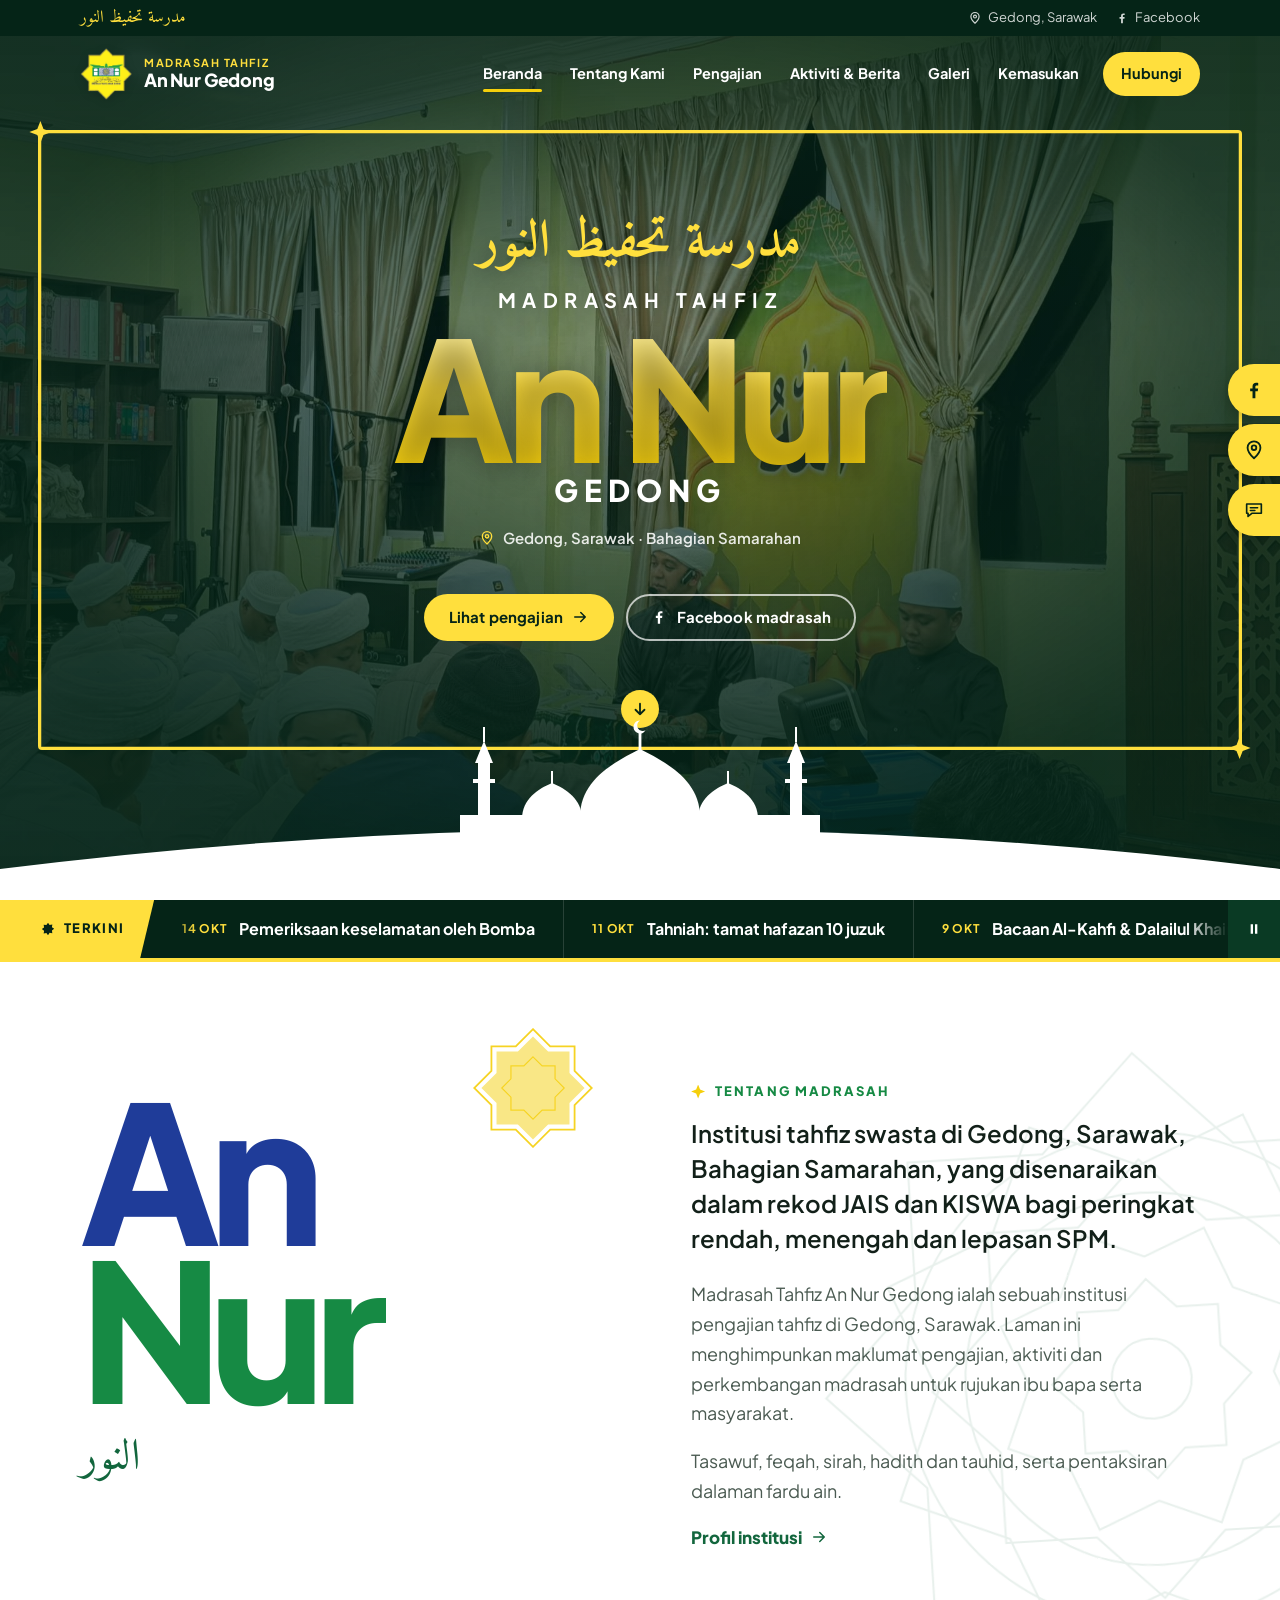
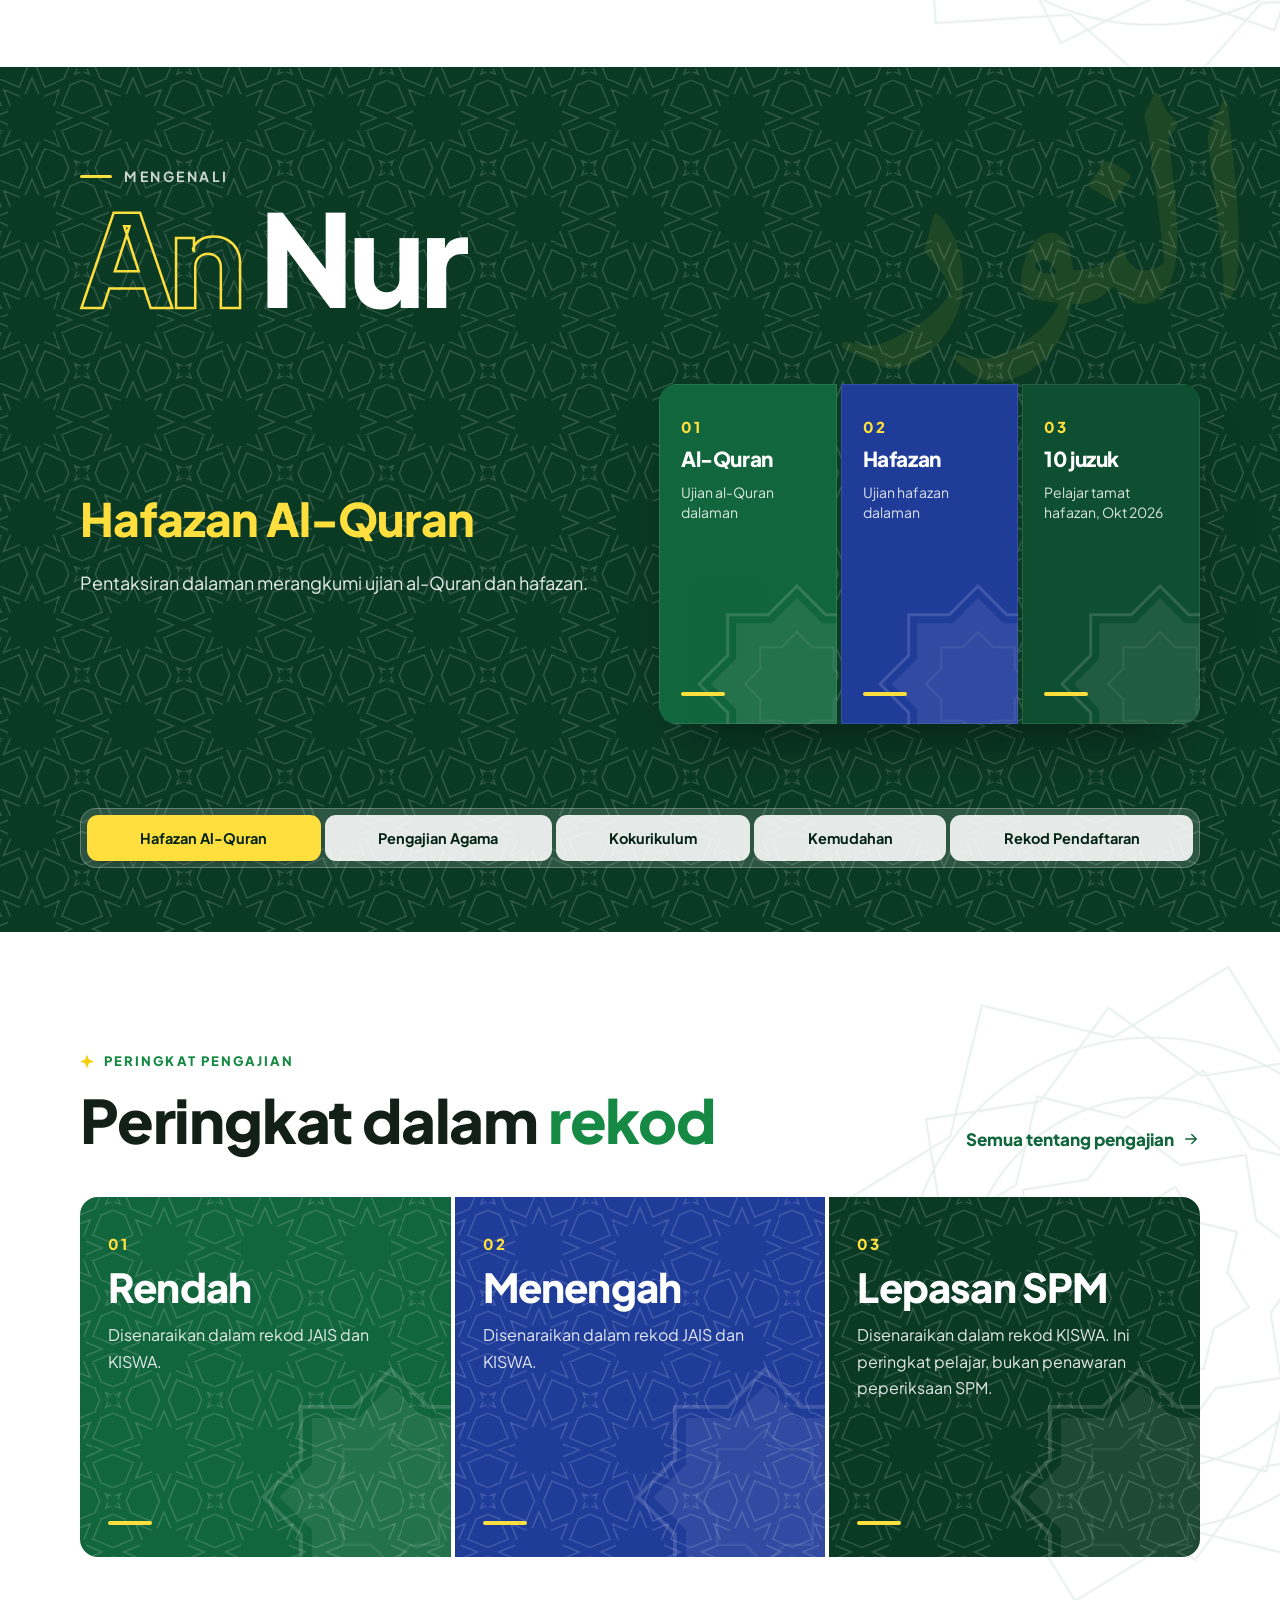
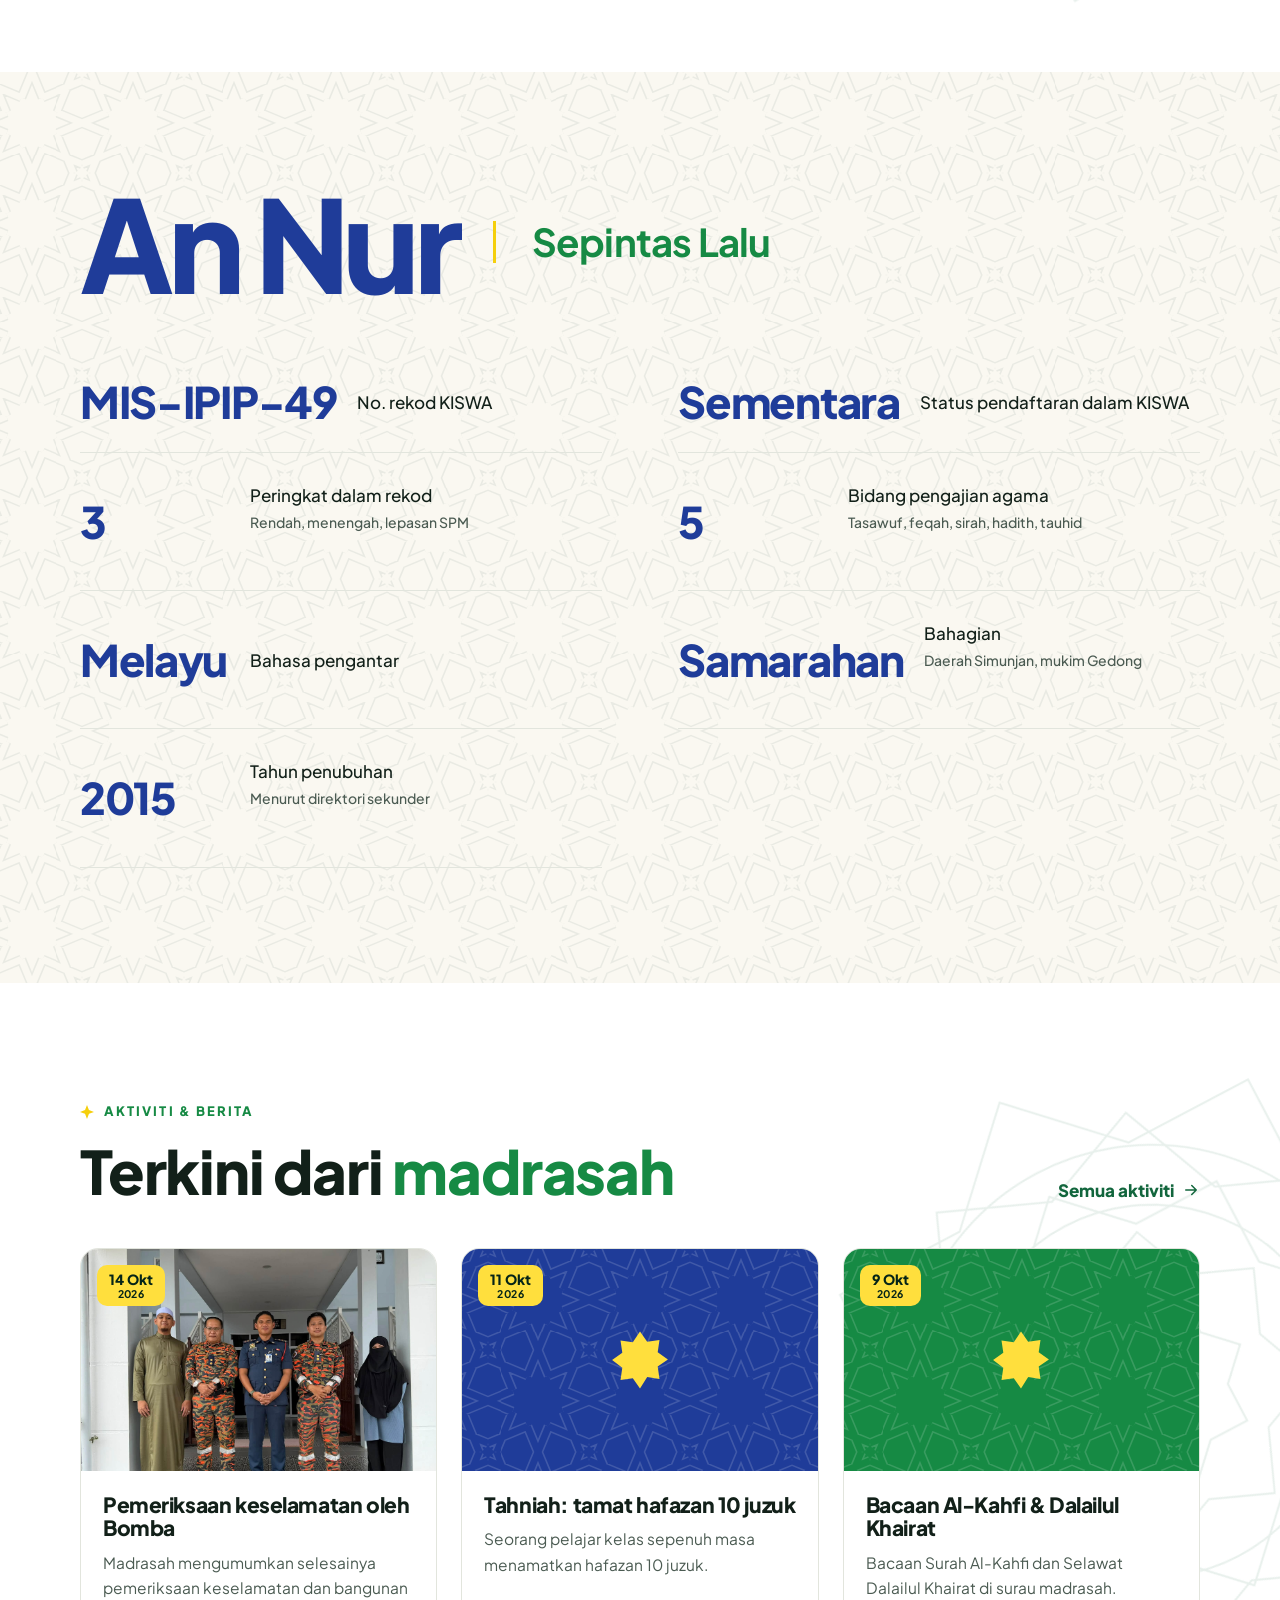
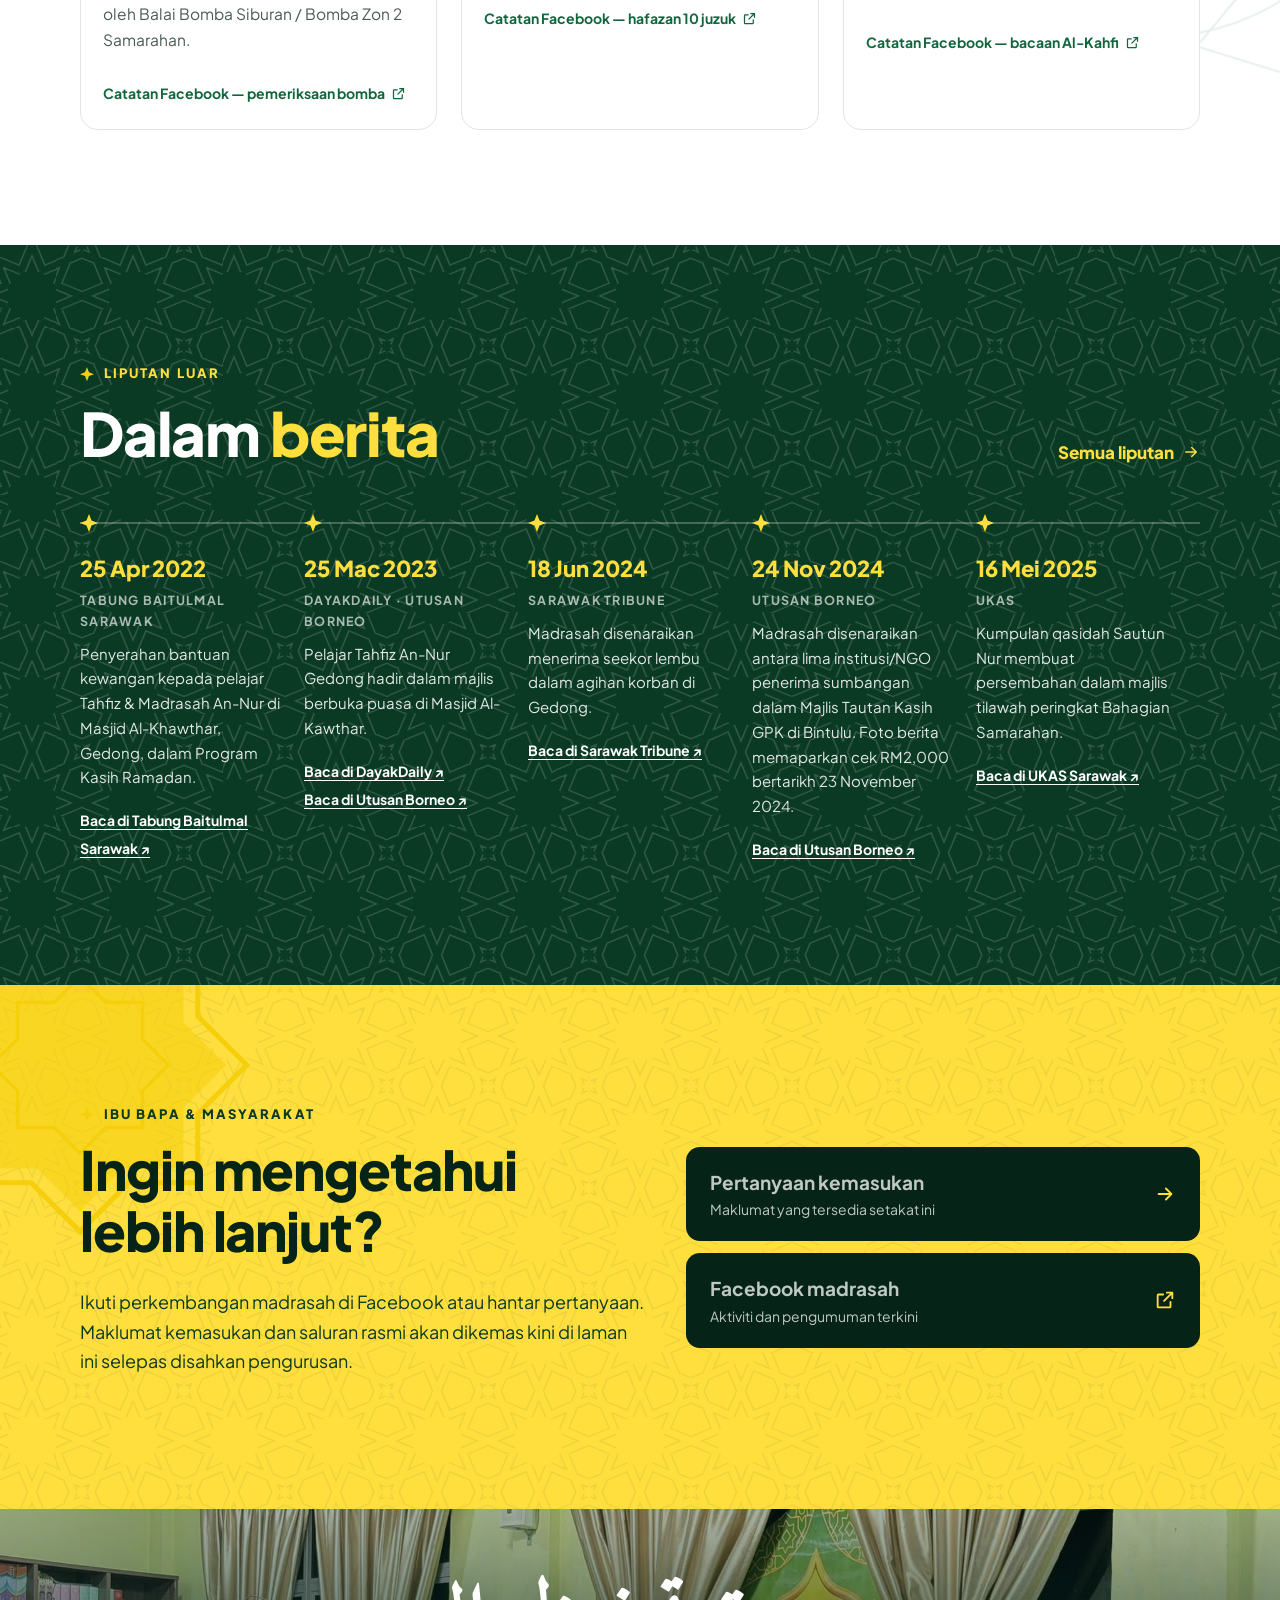
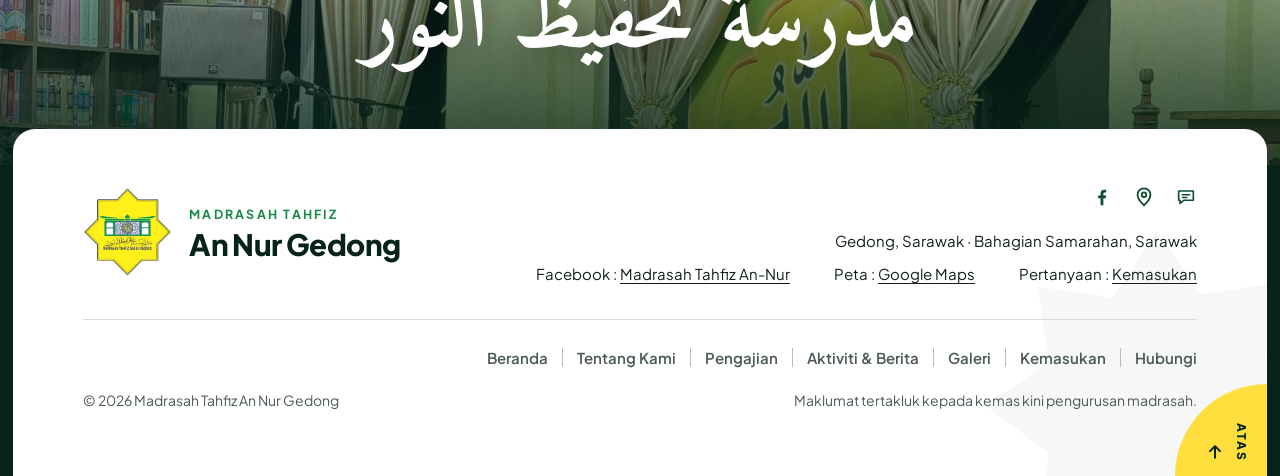
==== commit 79345d29: "Tambah nombor versi pada pautan CSS/JS supaya cache pelayar dikemas kini Co-Authored-By: Claude Opus" ====
--- a/index.html
+++ b/index.html
@@ -12,7 +12,7 @@
   <link rel="preconnect" href="https://fonts.googleapis.com">
   <link rel="preconnect" href="https://fonts.gstatic.com" crossorigin>
   <link rel="stylesheet" href="https://fonts.googleapis.com/css2?family=Amiri:wght@400;700&family=Plus+Jakarta+Sans:wght@400;500;600;700;800&display=swap">
-  <link rel="stylesheet" href="assets/css/gaya.css">
+  <link rel="stylesheet" href="assets/css/gaya.css?v=20261022b">
 </head>
 <body data-halaman="beranda" class="ada-hero">
   <div id="kepala"></div>
@@ -20,7 +20,7 @@
     <noscript><div style="padding:40px 20px;text-align:center">Sila hidupkan JavaScript untuk memaparkan laman ini.</div></noscript>
   </main>
   <div id="kaki"></div>
-  <script src="kandungan/kandungan.js"></script>
-  <script src="assets/js/app.js"></script>
+  <script src="kandungan/kandungan.js?v=20261022b"></script>
+  <script src="assets/js/app.js?v=20261022b"></script>
 </body>
 </html>
--- a/assets/css/gaya.css
+++ b/assets/css/gaya.css
@@ -312,6 +312,12 @@
 /* ---------- Bahagian am ---------- */
 .seksyen { padding: clamp(64px, 9vw, 120px) 0; position: relative; }
 .seksyen--krim { background-color: var(--krim); }
+/* Motif mandala di belakang seksyen putih; overflow: clip supaya position: sticky di dalamnya masih berfungsi */
+.ada-motif { overflow: clip; isolation: isolate; }
+.ada-motif > :not(.motif-latar) { position: relative; z-index: 1; }
+.motif-latar { position: absolute; width: clamp(420px, 52vw, 760px); aspect-ratio: 1; color: var(--hijau-700); opacity: .1; pointer-events: none; transform: translateY(-50%); will-change: transform; z-index: 0; }
+.motif-latar--kanan { right: clamp(-320px, -16vw, -140px); }
+.motif-latar--kiri { left: clamp(-320px, -16vw, -140px); }
 .seksyen--hijau { background-color: var(--hijau-900); color: #fff; }
 .label-atas {
   display: inline-flex; align-items: center; gap: 10px; font-size: 13px; font-weight: 800; letter-spacing: .16em; text-transform: uppercase; color: var(--hijau-600); margin-bottom: 14px;
@@ -367,6 +373,23 @@
 .kad-media__corak .kod { font-size: clamp(30px, 4vw, 46px); font-weight: 800; letter-spacing: -.02em; }
 .kad-media__corak small { display: block; text-align: center; font-size: 12.5px; font-weight: 700; letter-spacing: .16em; text-transform: uppercase; color: var(--kuning-400); margin-top: 10px; }
 
+/* Blok bernombor dalam panel Mengenali (gaya kad peringkat) */
+.panel-blok { container-type: inline-size; display: grid; grid-template-columns: repeat(3, 1fr); gap: 4px; border-radius: var(--radius); overflow: hidden; min-height: 340px; box-shadow: 0 30px 60px -30px rgba(0,0,0,.6); }
+.panel-blok__item { position: relative; padding: 28px 22px; color: #fff; display: flex; flex-direction: column; justify-content: space-between; overflow: hidden; isolation: isolate; transition: transform var(--peralihan), filter var(--peralihan); }
+.panel-blok__item:nth-child(1) { background-color: var(--hijau-700); }
+.panel-blok__item:nth-child(2) { background-color: var(--biru-700); }
+.panel-blok__item:nth-child(3) { background-color: var(--hijau-800); }
+.panel-blok__item:hover { transform: translateY(-6px); filter: brightness(1.08); }
+.panel-blok__item { box-shadow: inset 0 0 0 1px rgba(255,255,255,.1); }
+.panel-blok__foto { position: absolute; inset: 0; width: 100%; height: 100%; object-fit: cover; opacity: .32; z-index: -2; transition: opacity 400ms ease; }
+.panel-blok__item:hover .panel-blok__foto { opacity: .5; }
+.panel-blok__item .bintang-hiasan { right: -60px; bottom: -60px; width: 200px; opacity: .14; z-index: -1; transition: transform 800ms ease, opacity 400ms ease; }
+.panel-blok__item:hover .bintang-hiasan { transform: rotate(45deg) scale(1.08); opacity: .24; }
+.panel-blok__item strong { display: block; font-size: clamp(16px, calc((100cqi / 3 - 48px) / 6.4), 26px); font-weight: 800; letter-spacing: -.02em; line-height: 1.15; margin: 8px 0 10px; white-space: nowrap; }
+.panel-blok__item span:not(.kad-peringkat__no):not(.kad-peringkat__garis) { display: block; font-size: 14px; line-height: 1.45; color: rgba(255,255,255,.85); }
+.panel-blok__item .kad-peringkat__garis { transition: width var(--peralihan); }
+.panel-blok__item:hover .kad-peringkat__garis { width: 72px; }
+@media (max-width: 860px) { .panel-blok { grid-template-columns: 1fr; min-height: 0; } .panel-blok__item { min-height: 160px; } .panel-blok__item strong { font-size: 26px; } }
 .tab-bar { margin-top: clamp(40px, 5vw, 64px); background: rgba(255,255,255,.14); border: 1px solid rgba(255,255,255,.25); padding: 6px; border-radius: 16px; display: flex; gap: 4px; overflow-x: auto; scrollbar-width: none; }
 .tab-bar::-webkit-scrollbar { display: none; }
 .tab-bar button {
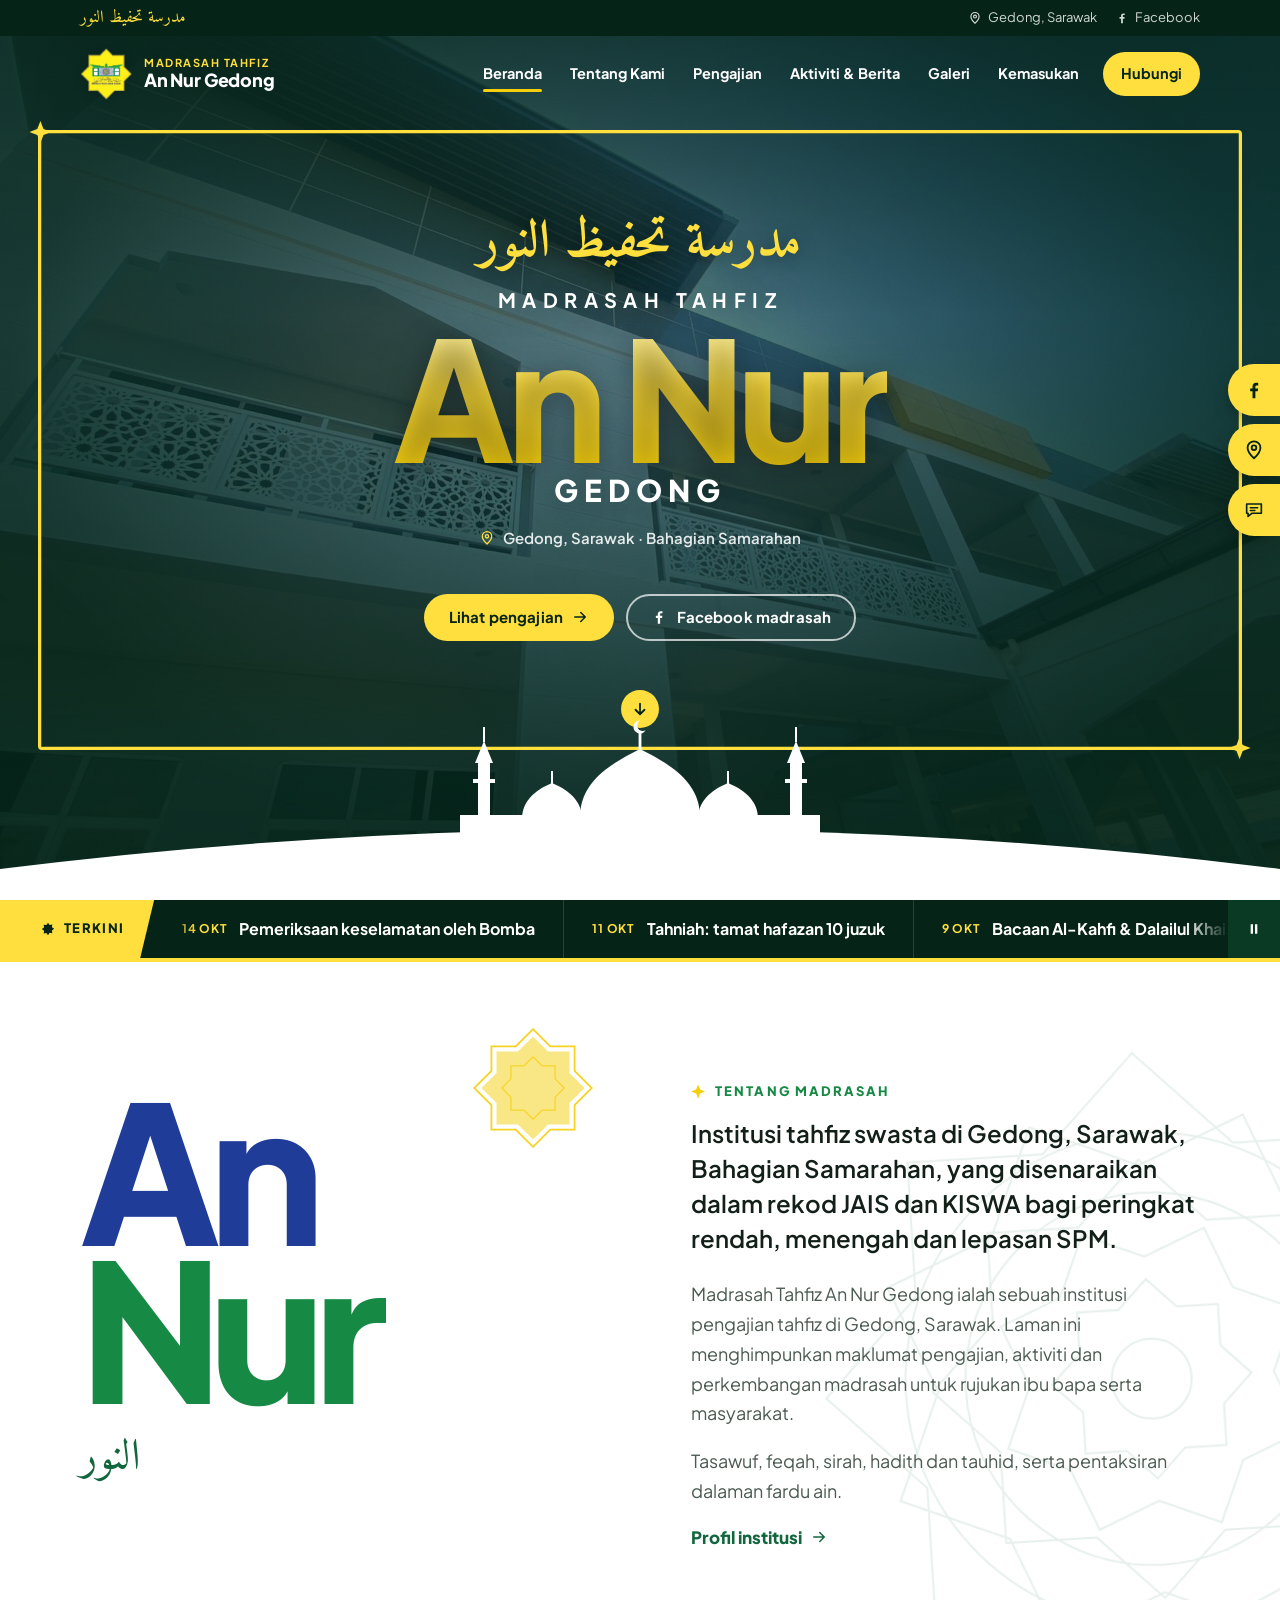
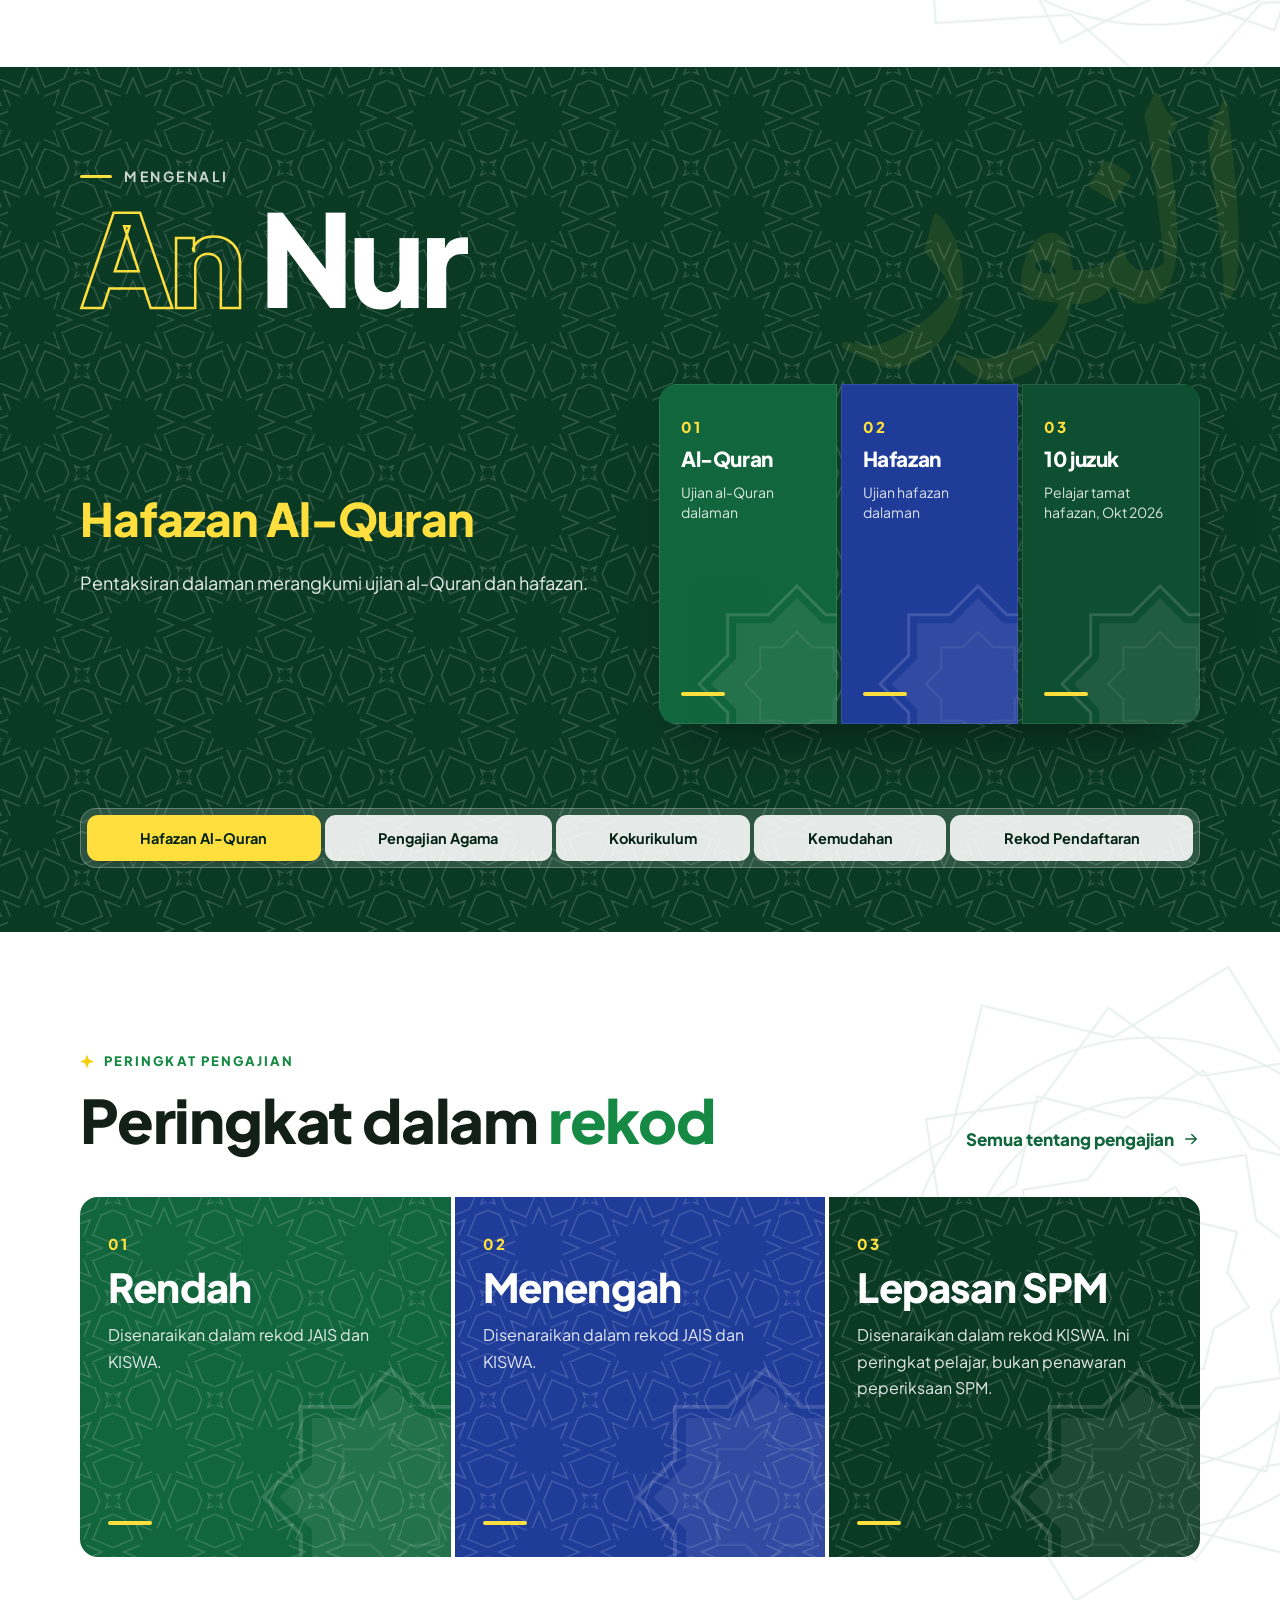
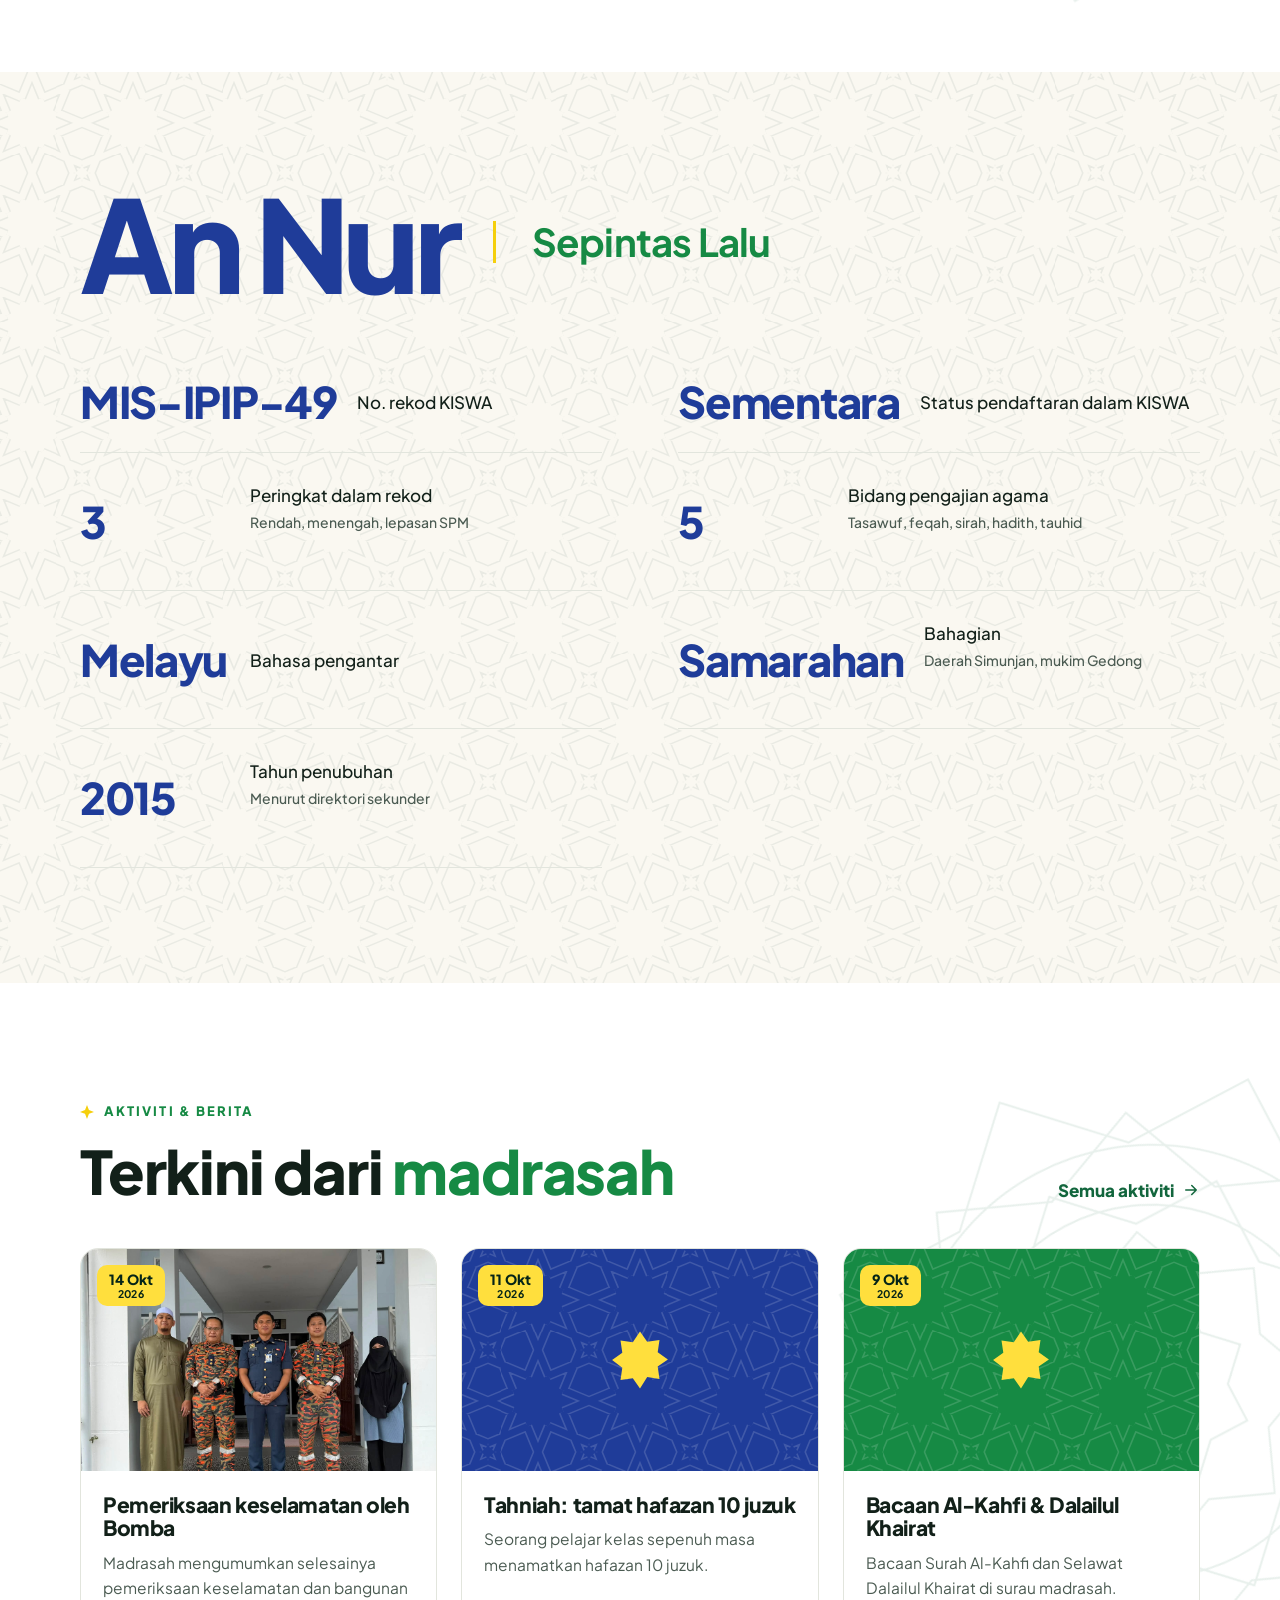
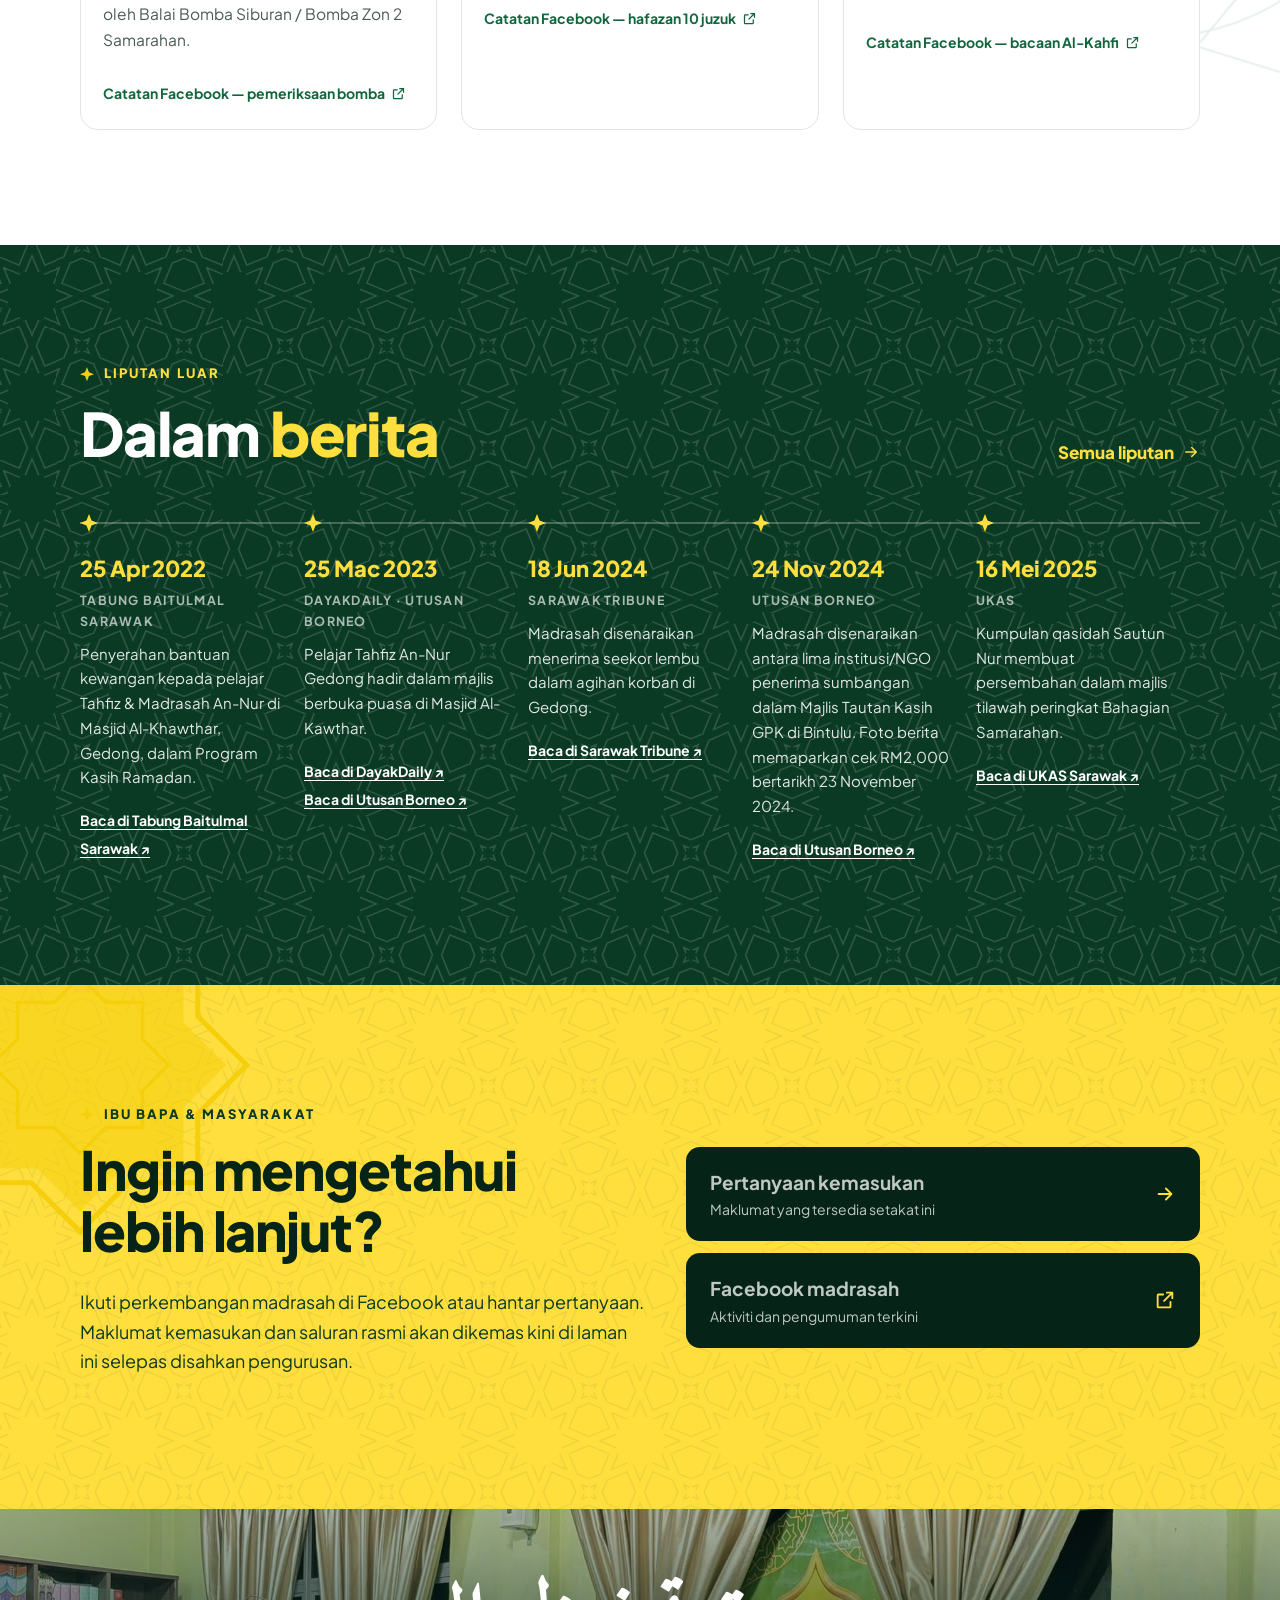
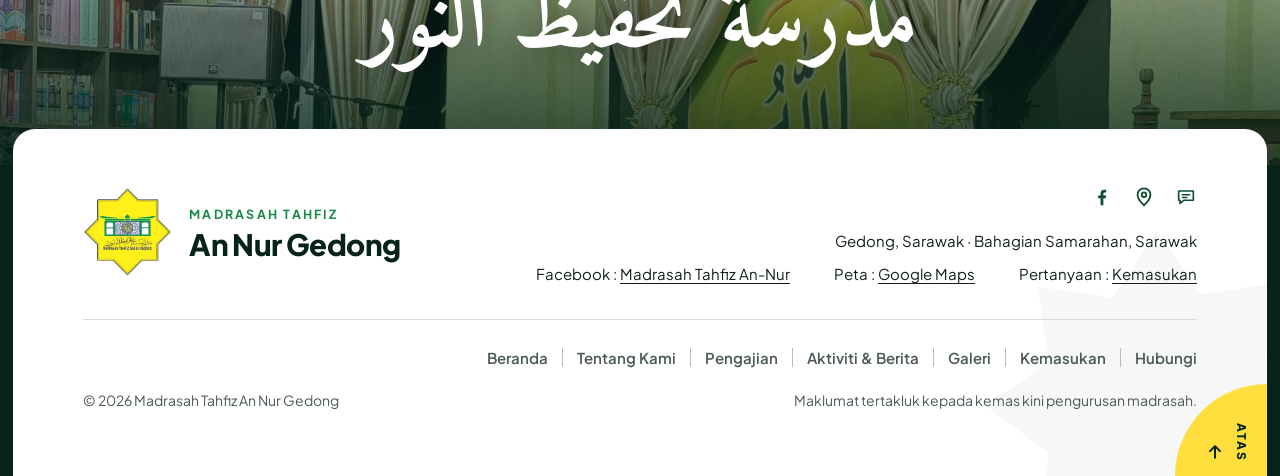
==== commit 8ab8e030: "Tukar latar hero beranda kepada foto bangunan madrasah Foto bangunan dengan balkoni kerawang dan lan" ====
--- a/index.html
+++ b/index.html
@@ -12,7 +12,7 @@
   <link rel="preconnect" href="https://fonts.googleapis.com">
   <link rel="preconnect" href="https://fonts.gstatic.com" crossorigin>
   <link rel="stylesheet" href="https://fonts.googleapis.com/css2?family=Amiri:wght@400;700&family=Plus+Jakarta+Sans:wght@400;500;600;700;800&display=swap">
-  <link rel="stylesheet" href="assets/css/gaya.css?v=20261022b">
+  <link rel="stylesheet" href="assets/css/gaya.css?v=20261022e">
 </head>
 <body data-halaman="beranda" class="ada-hero">
   <div id="kepala"></div>
@@ -20,7 +20,7 @@
     <noscript><div style="padding:40px 20px;text-align:center">Sila hidupkan JavaScript untuk memaparkan laman ini.</div></noscript>
   </main>
   <div id="kaki"></div>
-  <script src="kandungan/kandungan.js?v=20261022b"></script>
-  <script src="assets/js/app.js?v=20261022b"></script>
+  <script src="kandungan/kandungan.js?v=20261022e"></script>
+  <script src="assets/js/app.js?v=20261022e"></script>
 </body>
 </html>
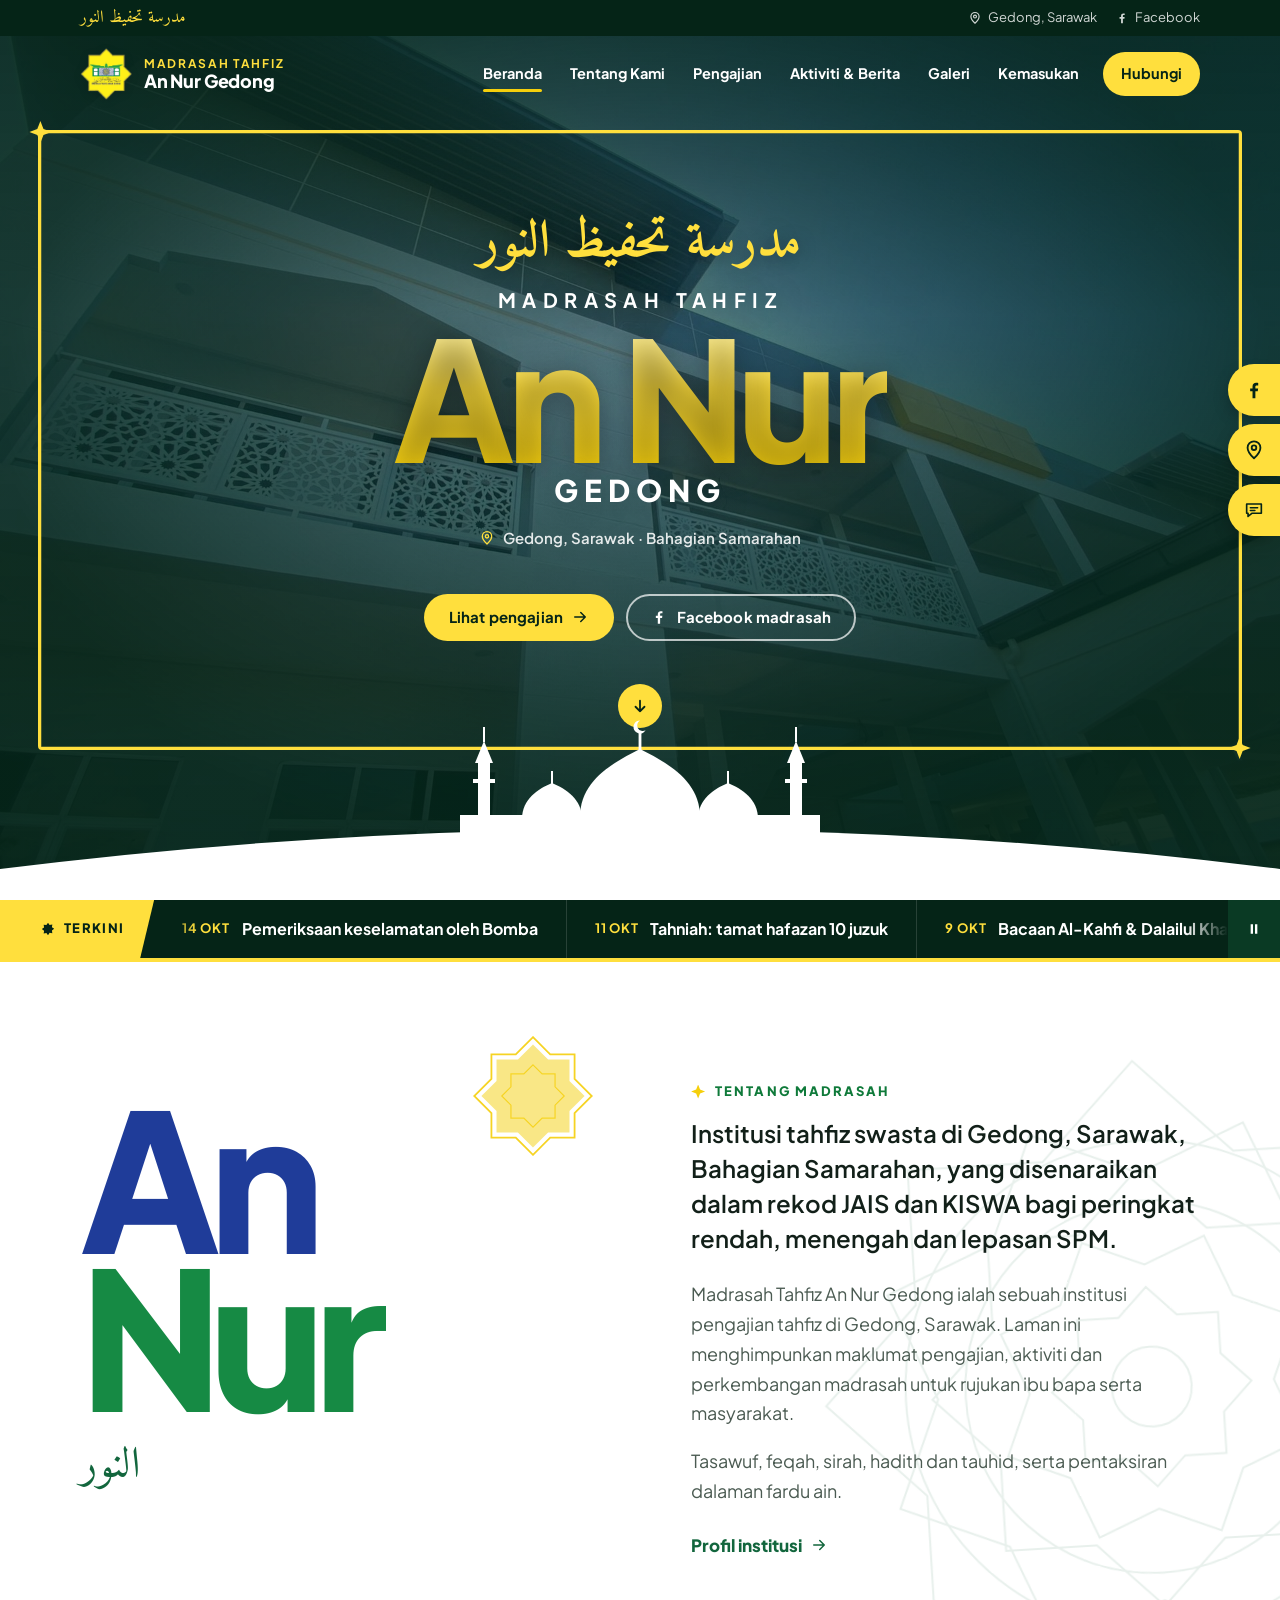
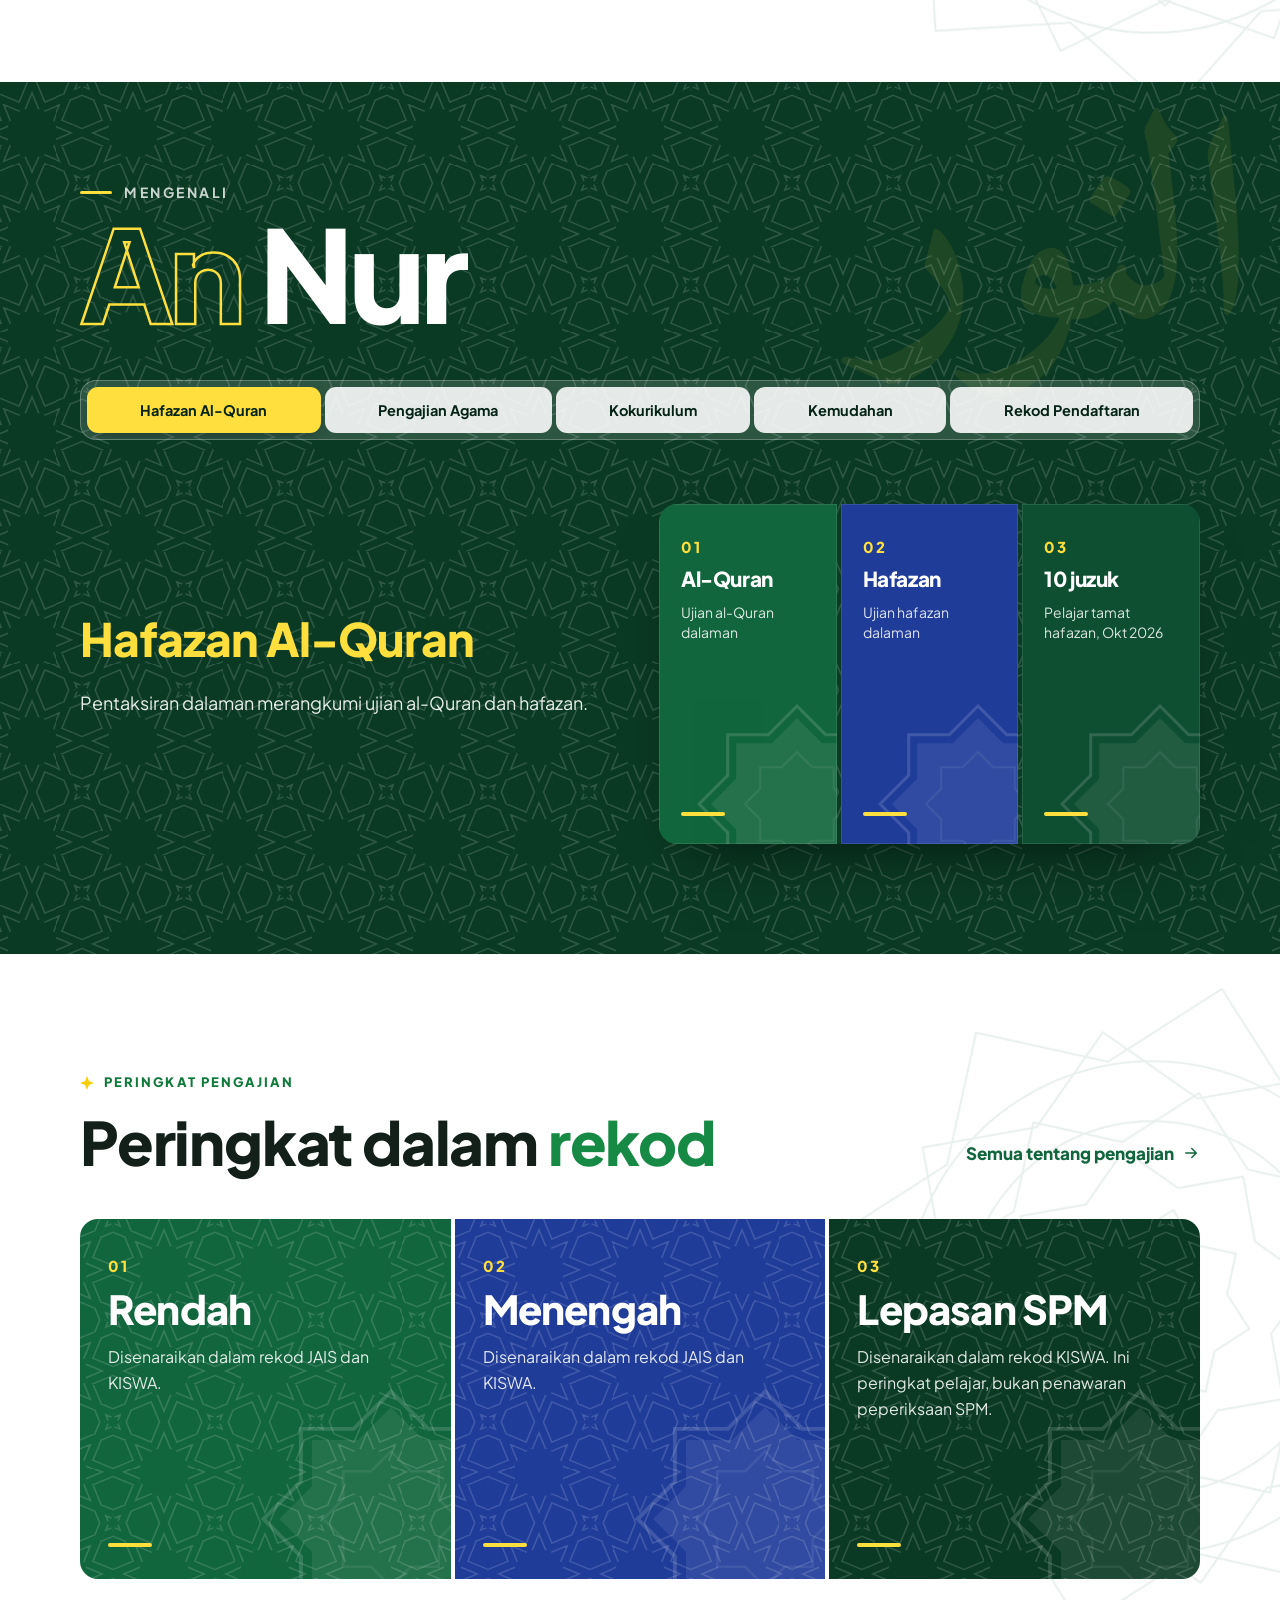
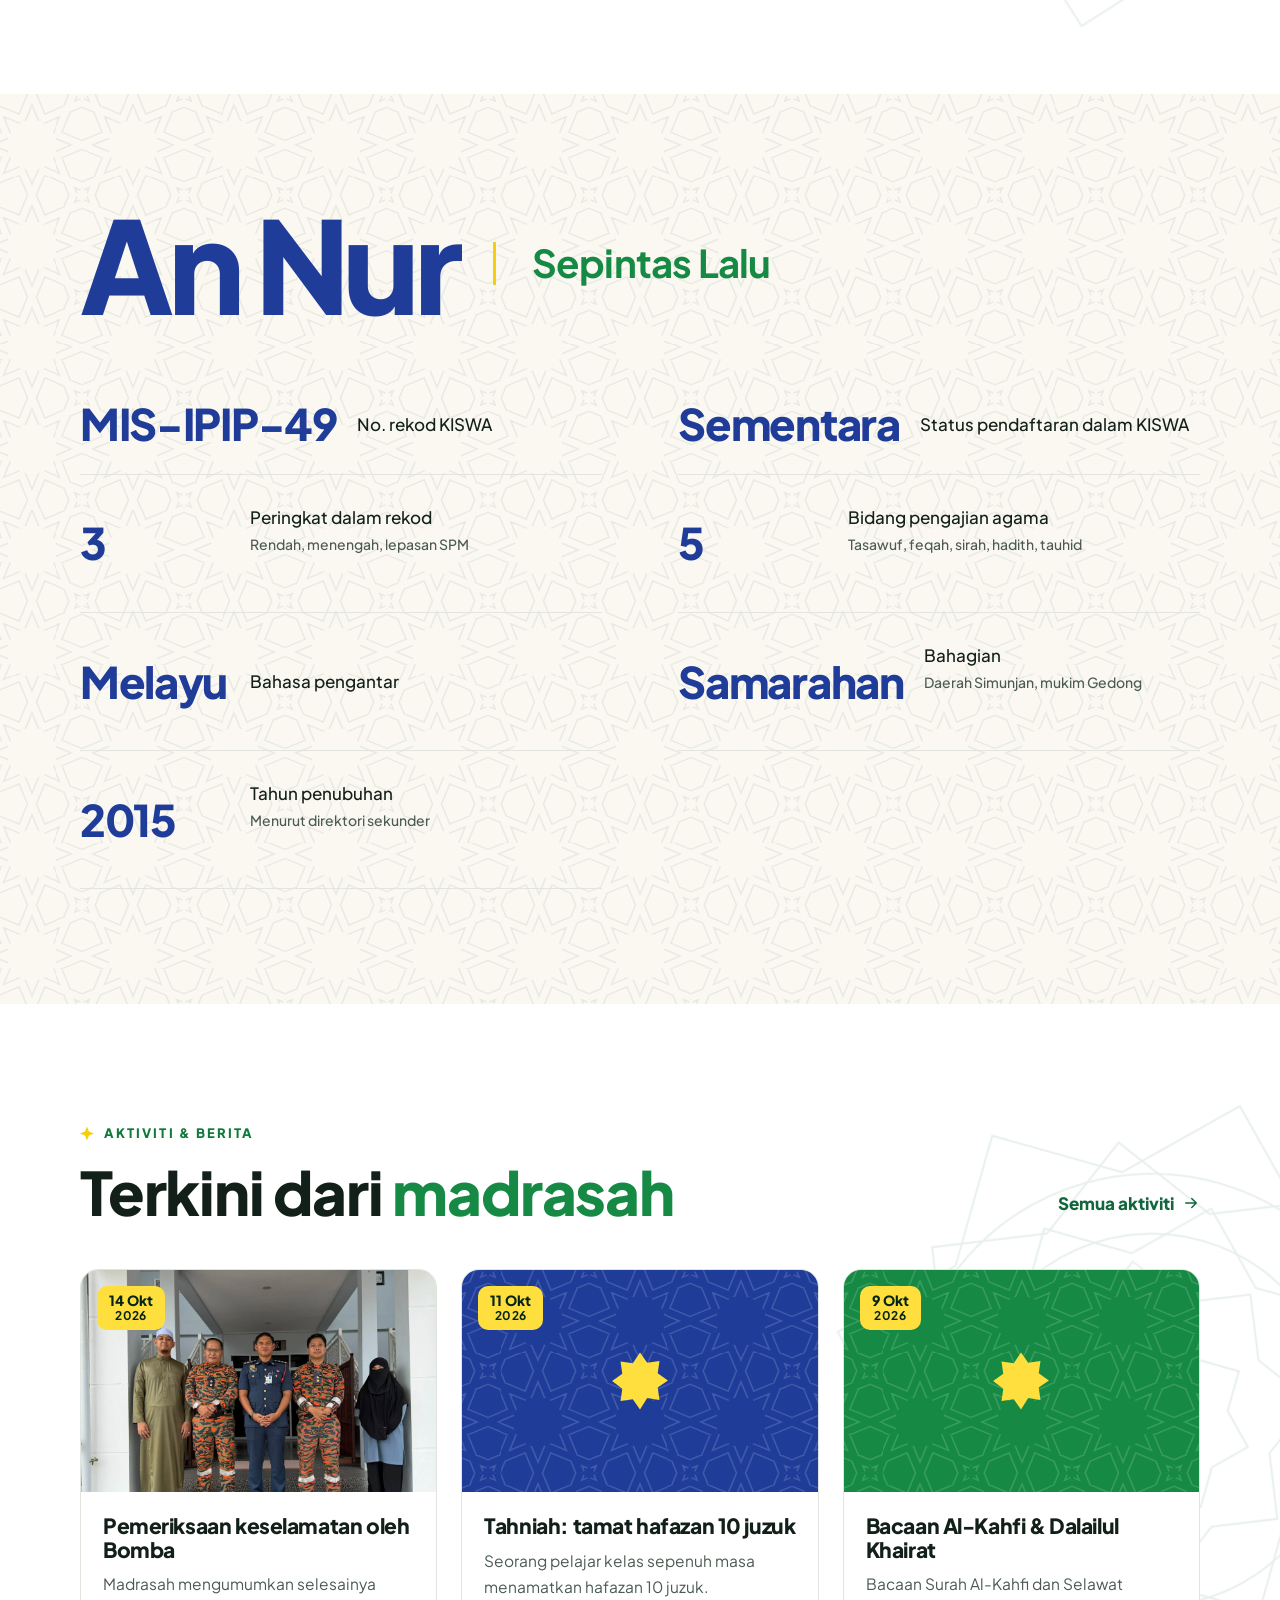
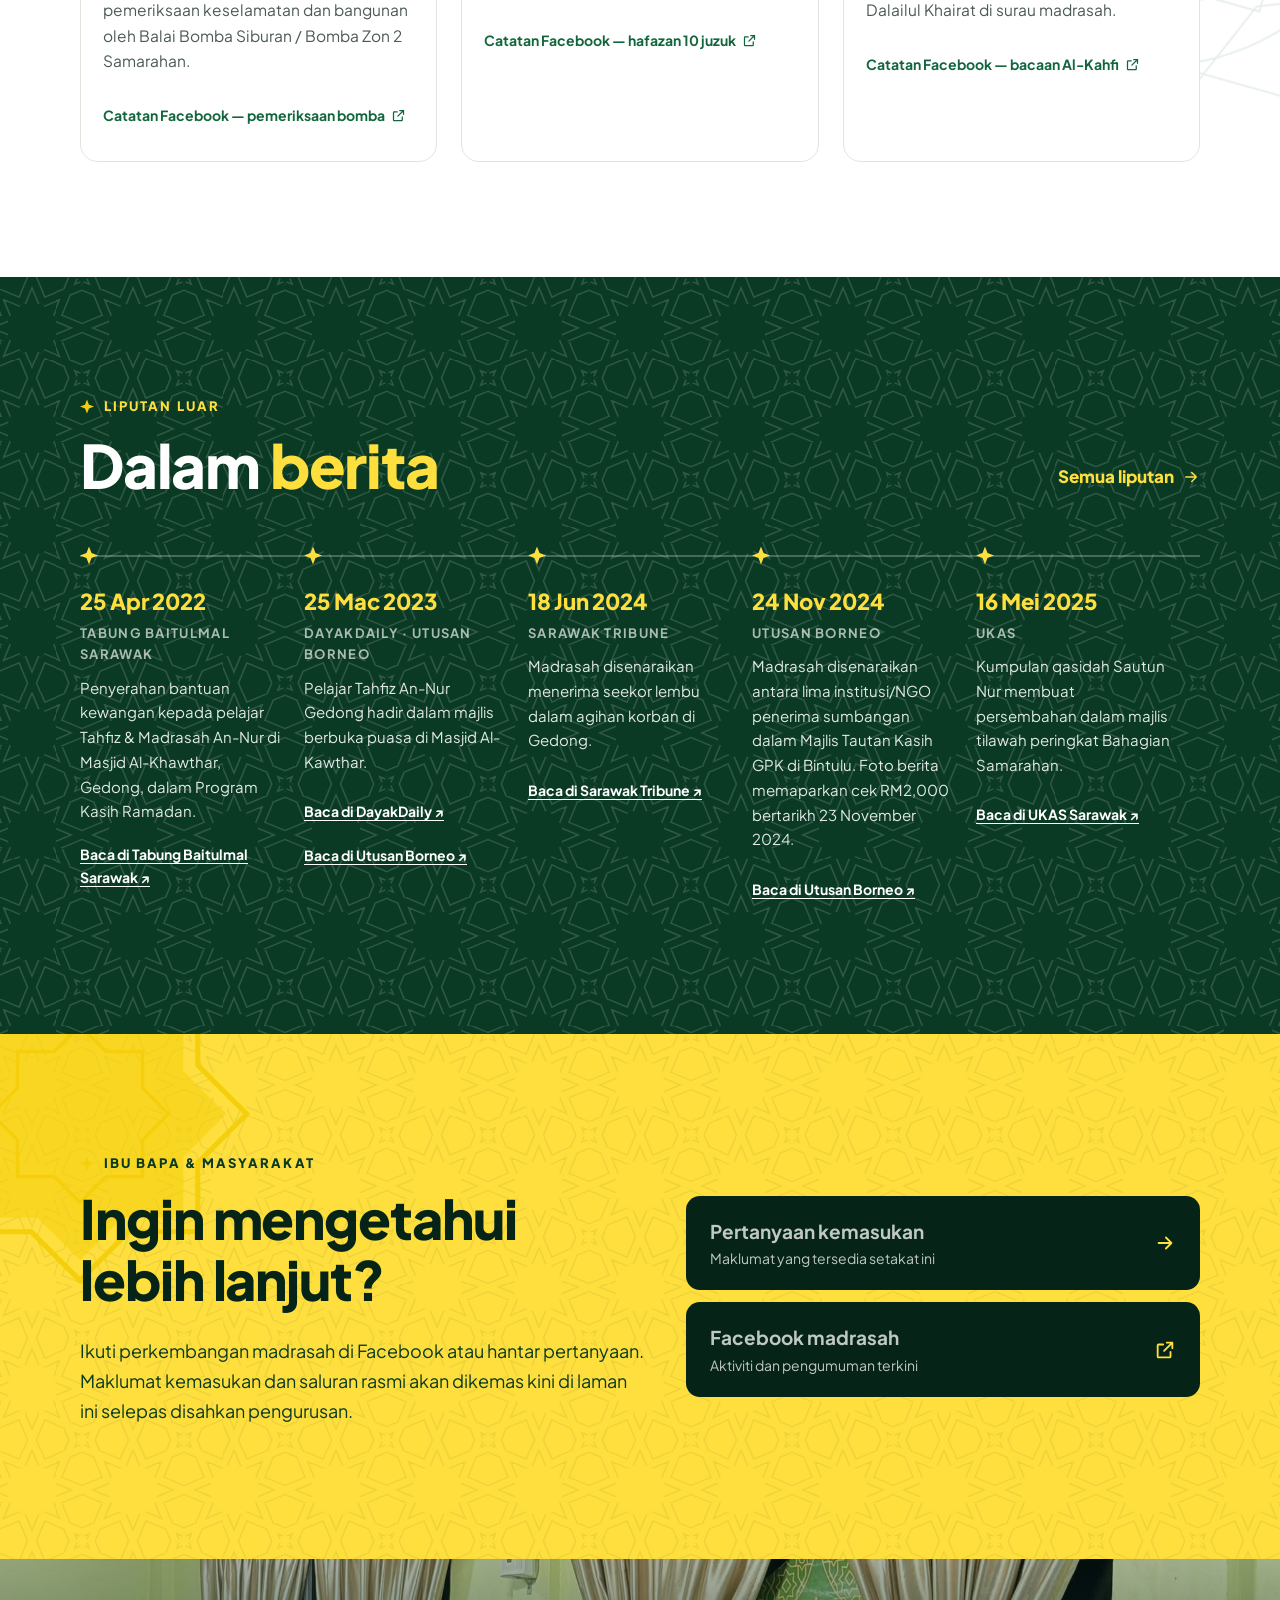
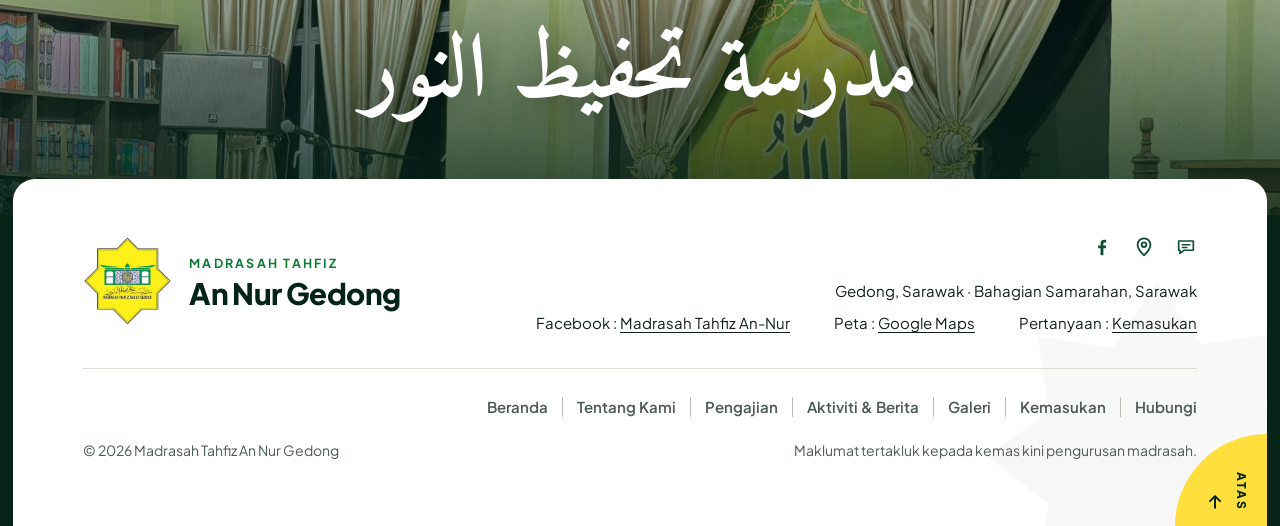
==== commit 4fce22d8: "Hero beranda bertukar antara foto bangunan dan foto pelajar (crossfade), naikkan versi cache Co-Auth" ====
--- a/index.html
+++ b/index.html
@@ -12,7 +12,7 @@
   <link rel="preconnect" href="https://fonts.googleapis.com">
   <link rel="preconnect" href="https://fonts.gstatic.com" crossorigin>
   <link rel="stylesheet" href="https://fonts.googleapis.com/css2?family=Amiri:wght@400;700&family=Plus+Jakarta+Sans:wght@400;500;600;700;800&display=swap">
-  <link rel="stylesheet" href="assets/css/gaya.css?v=20261022e">
+  <link rel="stylesheet" href="assets/css/gaya.css?v=20261022g">
 </head>
 <body data-halaman="beranda" class="ada-hero">
   <div id="kepala"></div>
@@ -20,7 +20,7 @@
     <noscript><div style="padding:40px 20px;text-align:center">Sila hidupkan JavaScript untuk memaparkan laman ini.</div></noscript>
   </main>
   <div id="kaki"></div>
-  <script src="kandungan/kandungan.js?v=20261022e"></script>
-  <script src="assets/js/app.js?v=20261022e"></script>
+  <script src="kandungan/kandungan.js?v=20261022g"></script>
+  <script src="assets/js/app.js?v=20261022g"></script>
 </body>
 </html>
--- a/assets/css/gaya.css
+++ b/assets/css/gaya.css
@@ -9,6 +9,7 @@
   --hijau-800: #0E4F31;
   --hijau-700: #12663D;
   --hijau-600: #168A44;
+  --hijau-label: #0F7A3A; /* hijau untuk teks kecil atas putih/krim, nisbah ≥4.5:1 */
   --hijau-100: #DDF0E2;
   --hijau-50:  #EFF7F1;
 
@@ -40,23 +41,19 @@
   --peralihan: 240ms cubic-bezier(.2, .7, .2, 1);
 
   --tinggi-kepala: 76px;
+  --tinggi-utiliti: 36px;
 }
 
 *, *::before, *::after { box-sizing: border-box; }
 
-html { scroll-behavior: smooth; -webkit-text-size-adjust: 100%; }
+html { scroll-behavior: smooth; -webkit-text-size-adjust: 100%; scroll-padding-top: calc(var(--tinggi-utiliti) + var(--tinggi-kepala) + 12px); }
+[hidden] { display: none !important; }
 @media (prefers-reduced-motion: reduce) {
   html { scroll-behavior: auto; }
   *, *::before, *::after { animation-duration: .01ms !important; animation-iteration-count: 1 !important; transition-duration: .01ms !important; }
 }
 
 body.ada-bar-draf { padding-bottom: 52px; }
-@media (max-width: 720px) {
-  body.ada-bar-draf { padding-bottom: 84px; }
-  .bar-draf__teks > span { display: none; }
-  .bar-draf .bekas { flex-wrap: nowrap; gap: 8px; }
-  .bar-draf button, .bar-draf a { font-size: 12px; padding: 5px 9px; }
-}
 body {
   margin: 0;
   font-family: var(--fon);
@@ -125,6 +122,13 @@
 .bar-draf button:hover, .bar-draf a:hover { background: #fff; }
 .mod-awam .bar-draf { background: var(--hijau-950); color: #fff; }
 .mod-awam .bar-draf__teks strong { background: var(--kuning-400); color: var(--hijau-950); }
+/* Media query selepas aturan asas supaya tidak dikalahkan */
+@media (max-width: 720px) {
+  body.ada-bar-draf { padding-bottom: 84px; }
+  .bar-draf__teks > span { display: none; }
+  .bar-draf .bekas { flex-wrap: nowrap; gap: 8px; }
+  .bar-draf button, .bar-draf a { font-size: 12px; padding: 5px 9px; }
+}
 
 .lencana {
   display: inline-flex; align-items: center; gap: 5px; vertical-align: middle;
@@ -148,9 +152,11 @@
 .mod-awam .lencana, .mod-awam .nota-draf, .mod-awam [data-draf-sahaja] { display: none !important; }
 
 /* ---------- Kepala (header) ---------- */
+/* #kepala hanya pembungkus; display: contents supaya .kepala melekat sepanjang halaman, bukan dalam pembungkus setinggi dirinya */
+#kepala { display: contents; }
 .kepala { position: sticky; top: 0; z-index: 100; }
 .kepala__utiliti { background: var(--hijau-950); color: rgba(255,255,255,.82); font-size: 13px; }
-.kepala__utiliti .bekas { display: flex; justify-content: space-between; align-items: center; height: 36px; gap: 16px; }
+.kepala__utiliti .bekas { display: flex; justify-content: space-between; align-items: center; height: var(--tinggi-utiliti); gap: 16px; }
 .kepala__utiliti a { color: rgba(255,255,255,.82); text-decoration: none; display: inline-flex; gap: 6px; align-items: center; }
 .kepala__utiliti a:hover { color: var(--kuning-400); }
 .kepala__utiliti svg { width: 14px; height: 14px; }
@@ -158,13 +164,14 @@
 .kepala__utiliti-kanan { display: flex; gap: 18px; }
 .kepala__lokasi { display: inline-flex; gap: 6px; align-items: center; }
 
-.kepala__utama { background: rgba(255,255,255,.97); backdrop-filter: blur(10px); border-bottom: 1px solid var(--garis); transition: background var(--peralihan), border-color var(--peralihan), box-shadow var(--peralihan); }
+/* Tiada backdrop-filter: ia menjadikan kepala "containing block" bagi .nav (position: fixed), lalu menu mudah alih terhad setinggi kepala */
+.kepala__utama { background: rgba(255,255,255,.97); border-bottom: 1px solid var(--garis); transition: background var(--peralihan), border-color var(--peralihan), box-shadow var(--peralihan); }
 .kepala__utama .bekas { display: flex; align-items: center; justify-content: space-between; height: var(--tinggi-kepala); gap: 20px; }
 
 .jenama { display: flex; align-items: center; gap: 12px; text-decoration: none; color: var(--hijau-950); min-width: 0; }
 .jenama img { width: 52px; height: 52px; object-fit: contain; flex: none; filter: drop-shadow(0 2px 4px rgba(0,0,0,.15)); }
 .jenama__teks { display: flex; flex-direction: column; line-height: 1.15; min-width: 0; }
-.jenama__kecil { font-size: 11px; font-weight: 700; letter-spacing: .14em; text-transform: uppercase; color: var(--hijau-600); }
+.jenama__kecil { font-size: 12px; font-weight: 700; letter-spacing: .14em; text-transform: uppercase; color: var(--hijau-label); }
 .jenama__besar { font-size: 18px; font-weight: 800; letter-spacing: -.01em; white-space: nowrap; }
 
 .nav { display: flex; align-items: center; gap: 4px; }
@@ -189,7 +196,7 @@
 
 /* Kepala lutsinar di atas hero beranda */
 .ada-hero .kepala { position: fixed; left: 0; right: 0; }
-.ada-hero .kepala:not(.kepala--pekat) .kepala__utama { background: transparent; border-color: transparent; backdrop-filter: none; }
+.ada-hero .kepala:not(.kepala--pekat) .kepala__utama { background: transparent; border-color: transparent; }
 .ada-hero .kepala:not(.kepala--pekat) .jenama,
 .ada-hero .kepala:not(.kepala--pekat) .nav a:not(.nav__cta) { color: #fff; }
 .ada-hero .kepala:not(.kepala--pekat) .jenama__kecil { color: var(--kuning-400); }
@@ -215,7 +222,7 @@
 @media (max-width: 480px) {
   .jenama__besar { font-size: 15px; }
   .jenama img { width: 44px; height: 44px; }
-  .jenama__kecil { font-size: 10px; }
+  .jenama__kecil { letter-spacing: .08em; }
 }
 
 /* Corak bintang lapan rapat berjalur, gaya Mamluk (janaan geometri Islamik 4.8.8) */
@@ -230,7 +237,8 @@
 }
 @supports (min-height: 100svh) { .hero { min-height: 100svh; } }
 .hero__latar { position: absolute; inset: 0; z-index: -2; }
-.hero__latar img { width: 100%; height: 100%; object-fit: cover; object-position: center 40%; transform: scale(1.06); animation: zum 18s ease-out forwards; }
+.hero__latar img { position: absolute; inset: 0; width: 100%; height: 100%; object-fit: cover; object-position: center 40%; opacity: 0; transform: scale(1.06); transition: opacity 2s ease-in-out; }
+.hero__latar img.aktif { opacity: 1; animation: zum 18s ease-out forwards; }
 @keyframes zum { to { transform: scale(1); } }
 .hero::before {
   content: ""; position: absolute; inset: 0; z-index: -1;
@@ -239,7 +247,7 @@
     linear-gradient(180deg, rgba(5,36,23,.55) 0%, rgba(5,36,23,.2) 35%, rgba(5,36,23,.75) 100%);
 }
 .hero__bingkai {
-  position: absolute; z-index: -1; inset: calc(36px + var(--tinggi-kepala) + 18px) clamp(14px, 3vw, 44px) 150px;
+  position: absolute; z-index: -1; inset: calc(var(--tinggi-utiliti) + var(--tinggi-kepala) + 18px) clamp(14px, 3vw, 44px) 150px;
   border: 3px solid var(--kuning-400); border-radius: 4px; pointer-events: none;
   box-shadow: inset 0 0 0 1px rgba(255,223,61,.25);
 }
@@ -271,7 +279,7 @@
 }
 .hero__tatal {
   position: absolute; left: 50%; bottom: 172px; transform: translateX(-50%);
-  width: 38px; height: 38px; border-radius: 50%; background: var(--kuning-400); color: var(--hijau-950);
+  width: 44px; height: 44px; border-radius: 50%; background: var(--kuning-400); color: var(--hijau-950);
   display: grid; place-items: center; animation: lantun 2.2s ease-in-out infinite;
 }
 .hero__tatal svg { width: 18px; height: 18px; }
@@ -280,7 +288,7 @@
 .hero__siluet .gelombang { display: block; width: 100%; height: 90px; }
 .hero__siluet .masjid { position: absolute; left: 50%; bottom: 62px; width: min(440px, 70vw); transform: translateX(-50%); }
 @media (max-width: 720px) {
-  .hero__bingkai { inset: calc(36px + var(--tinggi-kepala) + 12px) 12px 120px; }
+  .hero__bingkai { inset: calc(var(--tinggi-utiliti) + var(--tinggi-kepala) + 12px) 12px 120px; }
   .hero__isi { padding-bottom: 170px; }
   .hero__kapsyen { display: none; }
   .hero__tatal { bottom: 132px; }
@@ -297,13 +305,16 @@
 }
 .ticker__jalur { flex: 1; overflow: hidden; mask-image: linear-gradient(90deg, transparent, #000 4%, #000 96%, transparent); }
 .ticker__senarai { display: flex; width: max-content; animation: tatal-ticker 48s linear infinite; list-style: none; margin: 0; padding: 0; }
-.ticker.jeda .ticker__senarai { animation-play-state: paused; }
+.ticker.jeda .ticker__senarai { animation: none; transform: none; }
+/* Bila dijeda (termasuk reduced-motion) teks dibaca dengan tatal manual; salinan hiasan disembunyikan */
+.ticker.jeda .ticker__jalur { overflow-x: auto; scrollbar-width: thin; scrollbar-color: rgba(255,255,255,.4) transparent; }
+.ticker.jeda .ticker__senarai li[aria-hidden="true"] { display: none; }
 .ticker:hover .ticker__senarai, .ticker:focus-within .ticker__senarai { animation-play-state: paused; }
 @keyframes tatal-ticker { to { transform: translateX(-50%); } }
 .ticker__senarai li { display: flex; align-items: center; }
 .ticker__senarai a { display: flex; align-items: center; gap: 12px; padding: 16px 28px; color: #fff; text-decoration: none; font-weight: 700; font-size: 16px; white-space: nowrap; border-right: 1px solid rgba(255,255,255,.14); }
 .ticker__senarai a:hover { color: var(--kuning-400); }
-.ticker__senarai time { font-size: 12px; font-weight: 700; color: var(--kuning-400); letter-spacing: .06em; text-transform: uppercase; }
+.ticker__senarai time { font-size: 13px; font-weight: 700; color: var(--kuning-400); letter-spacing: .06em; text-transform: uppercase; }
 .ticker__jeda { flex: none; width: 52px; border: 0; background: var(--hijau-900); color: #fff; cursor: pointer; display: grid; place-items: center; }
 .ticker__jeda:hover { background: var(--hijau-800); }
 .ticker__jeda svg { width: 16px; height: 16px; }
@@ -320,7 +331,7 @@
 .motif-latar--kiri { left: clamp(-320px, -16vw, -140px); }
 .seksyen--hijau { background-color: var(--hijau-900); color: #fff; }
 .label-atas {
-  display: inline-flex; align-items: center; gap: 10px; font-size: 13px; font-weight: 800; letter-spacing: .16em; text-transform: uppercase; color: var(--hijau-600); margin-bottom: 14px;
+  display: inline-flex; align-items: center; gap: 10px; font-size: 13px; font-weight: 800; letter-spacing: .16em; text-transform: uppercase; color: var(--hijau-label); margin-bottom: 14px;
 }
 .label-atas::before { content: ""; width: 14px; height: 14px; background: var(--kuning-500); clip-path: polygon(50% 0, 64% 36%, 100% 50%, 64% 64%, 50% 100%, 36% 64%, 0 50%, 36% 36%); }
 .atas-gelap .label-atas { color: var(--kuning-400); }
@@ -331,7 +342,7 @@
 .atas-gelap .pendahuluan { color: rgba(255,255,255,.82); }
 .kepala-seksyen { display: flex; justify-content: space-between; align-items: end; gap: 24px; flex-wrap: wrap; margin-bottom: 44px; }
 .kepala-seksyen .tajuk-seksyen { margin: 0; }
-.pautan-anak-panah { display: inline-flex; align-items: center; gap: 8px; font-weight: 800; text-decoration: none; color: var(--hijau-700); }
+.pautan-anak-panah { display: inline-flex; align-items: center; gap: 8px; min-height: 44px; font-weight: 800; text-decoration: none; color: var(--hijau-700); }
 .pautan-anak-panah svg { width: 18px; height: 18px; transition: transform var(--peralihan); }
 .pautan-anak-panah:hover svg { transform: translateX(4px); }
 .atas-gelap .pautan-anak-panah { color: var(--kuning-400); }
@@ -348,7 +359,7 @@
 @media (max-width: 860px) { .pengenalan { grid-template-columns: 1fr; } }
 
 /* ---------- Mengenali An Nur (panel bertab berwarna) ---------- */
-.mengenali { --latar: var(--hijau-900); background-color: var(--latar); color: #fff; transition: background-color 600ms ease; padding: clamp(64px, 8vw, 110px) 0 clamp(40px, 5vw, 64px); position: relative; overflow: hidden; }
+.mengenali { --latar: var(--hijau-900); background-color: var(--latar); color: #fff; transition: background-color 600ms ease; padding: clamp(64px, 8vw, 110px) 0 clamp(56px, 7vw, 96px); position: relative; overflow: hidden; }
 .mengenali__khat { position: absolute; top: clamp(8px, 2vw, 24px); right: clamp(-20px, 2vw, 48px); font-size: clamp(140px, 22vw, 300px); line-height: 1; color: var(--kuning-400); opacity: .08; pointer-events: none; user-select: none; }
 .mengenali .bekas { position: relative; }
 .mengenali__judul { display: flex; flex-direction: column; align-items: flex-start; gap: 10px; margin-bottom: clamp(32px, 4vw, 48px); }
@@ -362,16 +373,6 @@
 .mengenali__panel p { color: rgba(255,255,255,.9); font-size: 18px; max-width: 520px; }
 .mengenali__cip { display: flex; flex-wrap: wrap; gap: 8px; margin: 18px 0 8px; padding: 0; list-style: none; }
 .mengenali__cip li { padding: 6px 14px; border-radius: 999px; background: rgba(255,255,255,.12); border: 1px solid rgba(255,255,255,.22); font-weight: 600; font-size: 14.5px; }
-.kad-media { display: grid; grid-template-columns: 120px 1fr; border-radius: var(--radius); overflow: hidden; min-height: 340px; box-shadow: 0 30px 60px -30px rgba(0,0,0,.6); background: color-mix(in srgb, var(--latar) 78%, #000); transition: background-color 600ms ease; }
-.kad-media__sisi { background: var(--kuning-400); color: var(--hijau-950); display: flex; flex-direction: column; align-items: center; justify-content: center; gap: 12px; padding: 16px 8px; text-align: center; font-size: 12px; font-weight: 800; letter-spacing: .08em; text-transform: uppercase; line-height: 1.25; }
-.kad-media__sisi svg { width: 46px; height: 46px; }
-.kad-media__isi { position: relative; overflow: hidden; }
-.kad-media__isi img { width: 100%; height: 100%; object-fit: cover; position: absolute; inset: 0; }
-.kad-media__isi figcaption { position: absolute; left: 0; right: 0; bottom: 0; padding: 30px 16px 12px; font-size: 12.5px; line-height: 1.4; background: linear-gradient(transparent, rgba(0,0,0,.7)); color: rgba(255,255,255,.92); }
-.kad-media__corak { position: absolute; inset: 18px; display: grid; place-items: center; text-align: center; padding: 16px; border: 1px solid rgba(255,223,61,.28); border-radius: calc(var(--radius) - 8px); }
-.kad-media__corak .arab { display: block; white-space: nowrap; font-size: clamp(52px, 6.4vw, 92px); color: rgba(255,255,255,.94); font-weight: 700; line-height: 1.35; }
-.kad-media__corak .kod { font-size: clamp(30px, 4vw, 46px); font-weight: 800; letter-spacing: -.02em; }
-.kad-media__corak small { display: block; text-align: center; font-size: 12.5px; font-weight: 700; letter-spacing: .16em; text-transform: uppercase; color: var(--kuning-400); margin-top: 10px; }
 
 /* Blok bernombor dalam panel Mengenali (gaya kad peringkat) */
 .panel-blok { container-type: inline-size; display: grid; grid-template-columns: repeat(3, 1fr); gap: 4px; border-radius: var(--radius); overflow: hidden; min-height: 340px; box-shadow: 0 30px 60px -30px rgba(0,0,0,.6); }
@@ -390,7 +391,7 @@
 .panel-blok__item .kad-peringkat__garis { transition: width var(--peralihan); }
 .panel-blok__item:hover .kad-peringkat__garis { width: 72px; }
 @media (max-width: 860px) { .panel-blok { grid-template-columns: 1fr; min-height: 0; } .panel-blok__item { min-height: 160px; } .panel-blok__item strong { font-size: 26px; } }
-.tab-bar { margin-top: clamp(40px, 5vw, 64px); background: rgba(255,255,255,.14); border: 1px solid rgba(255,255,255,.25); padding: 6px; border-radius: 16px; display: flex; gap: 4px; overflow-x: auto; scrollbar-width: none; }
+.tab-bar { margin: 0 0 clamp(28px, 4vw, 44px); background: rgba(255,255,255,.14); border: 1px solid rgba(255,255,255,.25); padding: 6px; border-radius: 16px; display: flex; gap: 4px; overflow-x: auto; scrollbar-width: none; }
 .tab-bar::-webkit-scrollbar { display: none; }
 .tab-bar button {
   flex: 1 0 auto; border: 0; background: rgba(255,255,255,.88); color: var(--hijau-950); font: 700 14.5px var(--fon);
@@ -400,10 +401,7 @@
 .tab-bar button[aria-selected="true"] { background: var(--kuning-400); color: var(--hijau-950); box-shadow: 0 6px 16px -8px rgba(0,0,0,.5); }
 @media (max-width: 860px) {
   .mengenali__panel { grid-template-columns: 1fr; min-height: 0; }
-  .kad-media { grid-template-columns: 84px 1fr; min-height: 260px; }
-  .kad-media__sisi svg { width: 34px; height: 34px; }
-  .kad-media__sisi { font-size: 10.5px; }
-}
+      }
 
 /* ---------- Kad peringkat ---------- */
 .peringkat { display: grid; grid-template-columns: repeat(3, 1fr); gap: 4px; border-radius: var(--radius); overflow: hidden; }
@@ -453,12 +451,12 @@
   position: absolute; left: 16px; top: 16px; background: var(--kuning-400); color: var(--hijau-950); border-radius: 10px;
   padding: 6px 12px; font-weight: 800; font-size: 14px; line-height: 1.2; text-align: center;
 }
-.kad-aktiviti__tarikh small { display: block; font-size: 10.5px; font-weight: 700; letter-spacing: .04em; }
+.kad-aktiviti__tarikh small { display: block; font-size: 12px; font-weight: 700; letter-spacing: .04em; }
 .kad-aktiviti__isi { padding: 22px 22px 24px; display: flex; flex-direction: column; flex: 1; }
 .kad-aktiviti__isi h3 { font-size: 21px; margin-bottom: 10px; }
 .kad-aktiviti__isi p { font-size: 15.5px; color: var(--teks-lembut); }
 .kad-aktiviti__had { font-size: 13.5px; color: var(--teks-lembut); border-top: 1px dashed var(--garis); padding-top: 10px; margin-top: auto; }
-.kad-aktiviti__sumber { display: inline-flex; align-items: center; gap: 6px; margin-top: 14px; font-weight: 700; font-size: 14px; text-decoration: none; }
+.kad-aktiviti__sumber { display: inline-flex; align-self: flex-start; align-items: center; gap: 6px; min-height: 44px; margin-top: 4px; font-weight: 700; font-size: 14px; text-decoration: none; }
 .kad-aktiviti__sumber svg { width: 15px; height: 15px; }
 @media (max-width: 980px) { .grid-aktiviti { grid-template-columns: repeat(2, 1fr); } }
 @media (max-width: 640px) { .grid-aktiviti { grid-template-columns: 1fr; } }
@@ -469,9 +467,9 @@
 .garis-masa li::before { content: ""; position: absolute; top: 12px; left: 0; right: 0; height: 2px; background: rgba(255,255,255,.25); }
 .garis-masa li::after { content: ""; position: absolute; top: 4px; left: 0; width: 18px; height: 18px; background: var(--kuning-400); clip-path: polygon(50% 0, 64% 36%, 100% 50%, 64% 64%, 50% 100%, 36% 64%, 0 50%, 36% 36%); }
 .garis-masa time { display: block; font-size: 22px; font-weight: 800; color: var(--kuning-400); letter-spacing: -.01em; }
-.garis-masa .penerbit { font-size: 12.5px; font-weight: 700; letter-spacing: .1em; text-transform: uppercase; color: rgba(255,255,255,.65); margin: 4px 0 10px; }
+.garis-masa .penerbit { font-size: 13px; font-weight: 700; letter-spacing: .1em; text-transform: uppercase; color: rgba(255,255,255,.65); margin: 4px 0 10px; }
 .garis-masa p { font-size: 15px; color: rgba(255,255,255,.88); }
-.garis-masa a { color: #fff; font-weight: 700; font-size: 14px; }
+.garis-masa a { display: inline-flex; align-items: center; min-height: 44px; color: #fff; font-weight: 700; font-size: 14px; }
 .garis-masa a:hover { color: var(--kuning-400); }
 .garis-masa--menegak { grid-template-columns: 1fr; overflow: visible; }
 .garis-masa--menegak li { padding: 0 0 36px 44px; }
@@ -595,12 +593,14 @@
 .ruang-foto strong { color: var(--teks); }
 .ruang-foto small { font-size: 12.5px; letter-spacing: .06em; text-transform: uppercase; font-weight: 700; color: #A12B12; }
 
-.kotak-lampu { position: fixed; inset: 0; z-index: 300; background: rgba(3,20,12,.92); display: none; align-items: center; justify-content: center; padding: 24px; flex-direction: column; gap: 14px; }
+.kotak-lampu { position: fixed; inset: 0; z-index: 300; background: rgba(3,20,12,.92); display: none; align-items: center; flex-direction: column; gap: 14px; padding: 72px 24px 24px; overflow-y: auto; overscroll-behavior: contain; }
 .kotak-lampu.terbuka { display: flex; }
-.kotak-lampu img { max-height: 80vh; max-width: min(1100px, 100%); border-radius: 10px; object-fit: contain; }
-.kotak-lampu p { color: rgba(255,255,255,.85); max-width: 760px; text-align: center; font-size: 15px; margin: 0; }
-.kotak-lampu button { position: absolute; top: 16px; right: 16px; width: 48px; height: 48px; border-radius: 50%; border: 0; background: var(--kuning-400); cursor: pointer; display: grid; place-items: center; }
+/* margin auto di hujung: dipusatkan bila muat, boleh ditatal bila skrin pendek atau landskap */
+.kotak-lampu img { margin-top: auto; flex: none; max-height: calc(100vh - 170px); max-height: calc(100dvh - 170px); max-width: min(1100px, 100%); border-radius: 10px; object-fit: contain; }
+.kotak-lampu p { margin: 0 0 auto; color: rgba(255,255,255,.85); max-width: 760px; text-align: center; font-size: 15px; }
+.kotak-lampu button { position: fixed; top: 16px; right: 16px; width: 48px; height: 48px; border-radius: 50%; border: 0; background: var(--kuning-400); cursor: pointer; display: grid; place-items: center; }
 .kotak-lampu button svg { width: 22px; height: 22px; }
+@media (max-height: 520px) { .kotak-lampu { padding-top: 64px; } .kotak-lampu img { max-height: calc(100vh - 120px); max-height: calc(100dvh - 120px); } }
 
 /* Borang */
 .borang { background: #fff; border: 1px solid var(--garis); border-radius: var(--radius); padding: clamp(22px, 3vw, 36px); }
@@ -658,7 +658,7 @@
 .kaki__jenama { display: flex; align-items: center; gap: 18px; text-decoration: none; color: var(--hijau-950); }
 .kaki__jenama img { width: 88px; height: 88px; object-fit: contain; flex: none; }
 .kaki__nama { display: flex; flex-direction: column; gap: 4px; }
-.kaki__nama-kecil { font-size: 12.5px; font-weight: 700; letter-spacing: .18em; text-transform: uppercase; color: var(--hijau-600); }
+.kaki__nama-kecil { font-size: 12.5px; font-weight: 700; letter-spacing: .18em; text-transform: uppercase; color: var(--hijau-label); }
 .kaki__nama-besar { font-size: clamp(24px, 2.3vw, 30px); font-weight: 800; letter-spacing: -.02em; line-height: 1.1; }
 .kaki__hubungi { display: flex; flex-direction: column; align-items: flex-end; gap: 8px; text-align: right; font-size: 15px; color: var(--teks); }
 .kaki__hubungi p { margin: 0; }
@@ -713,8 +713,23 @@
 .profil-orang { display: grid; grid-template-columns: minmax(180px, 260px) 1fr; align-items: center; gap: clamp(24px, 4vw, 48px); margin: 0; }
 .profil-orang img { width: 100%; height: auto; display: block; -webkit-mask-image: linear-gradient(#000 82%, transparent); mask-image: linear-gradient(#000 82%, transparent); }
 .profil-orang figcaption { display: flex; flex-direction: column; align-items: flex-start; gap: 8px; }
-.profil-orang__jawatan { display: inline-flex; align-items: center; gap: 10px; font-size: 13px; font-weight: 800; letter-spacing: .18em; text-transform: uppercase; color: var(--hijau-600); }
+.profil-orang__jawatan { display: inline-flex; align-items: center; gap: 10px; font-size: 13px; font-weight: 800; letter-spacing: .18em; text-transform: uppercase; color: var(--hijau-label); }
 .profil-orang__jawatan::before { content: ""; width: 28px; height: 3px; border-radius: 2px; background: var(--kuning-500); }
 .profil-orang strong { font-size: clamp(26px, 3vw, 36px); font-weight: 800; line-height: 1.15; letter-spacing: -.02em; color: var(--teks); }
 .profil-orang__org { font-size: 16px; color: var(--teks-lembut); margin-bottom: 6px; }
 @media (max-width: 560px) { .profil-orang { grid-template-columns: 1fr; gap: 8px; } .profil-orang img { width: min(260px, 80%); } }
+
+/* ---------- Sasaran sentuhan minimum 44px ---------- */
+@media (max-width: 900px), (pointer: coarse) {
+  :root { --tinggi-utiliti: 44px; }
+  .kepala__utiliti a { min-height: 44px; }
+  .penapis button { min-height: 44px; }
+  .hero-halaman__denai a { padding: 11px 0; }
+  .kaki__sosial a { width: 44px; height: 44px; }
+  .kaki__sosial { margin-right: -11px; }
+  .kaki__pautan a { display: flex; align-items: center; min-height: 44px; }
+  .kaki__pautan ul { row-gap: 0; }
+  .kaki__baris-hubungi a { border-bottom: 0; text-decoration: underline; text-underline-offset: 3px; padding: 13px 0; }
+  .kaki__baris-hubungi { gap: 0 44px; }
+}
+@media (max-width: 900px) { .kaki__sosial { margin: 0 0 4px -11px; } }
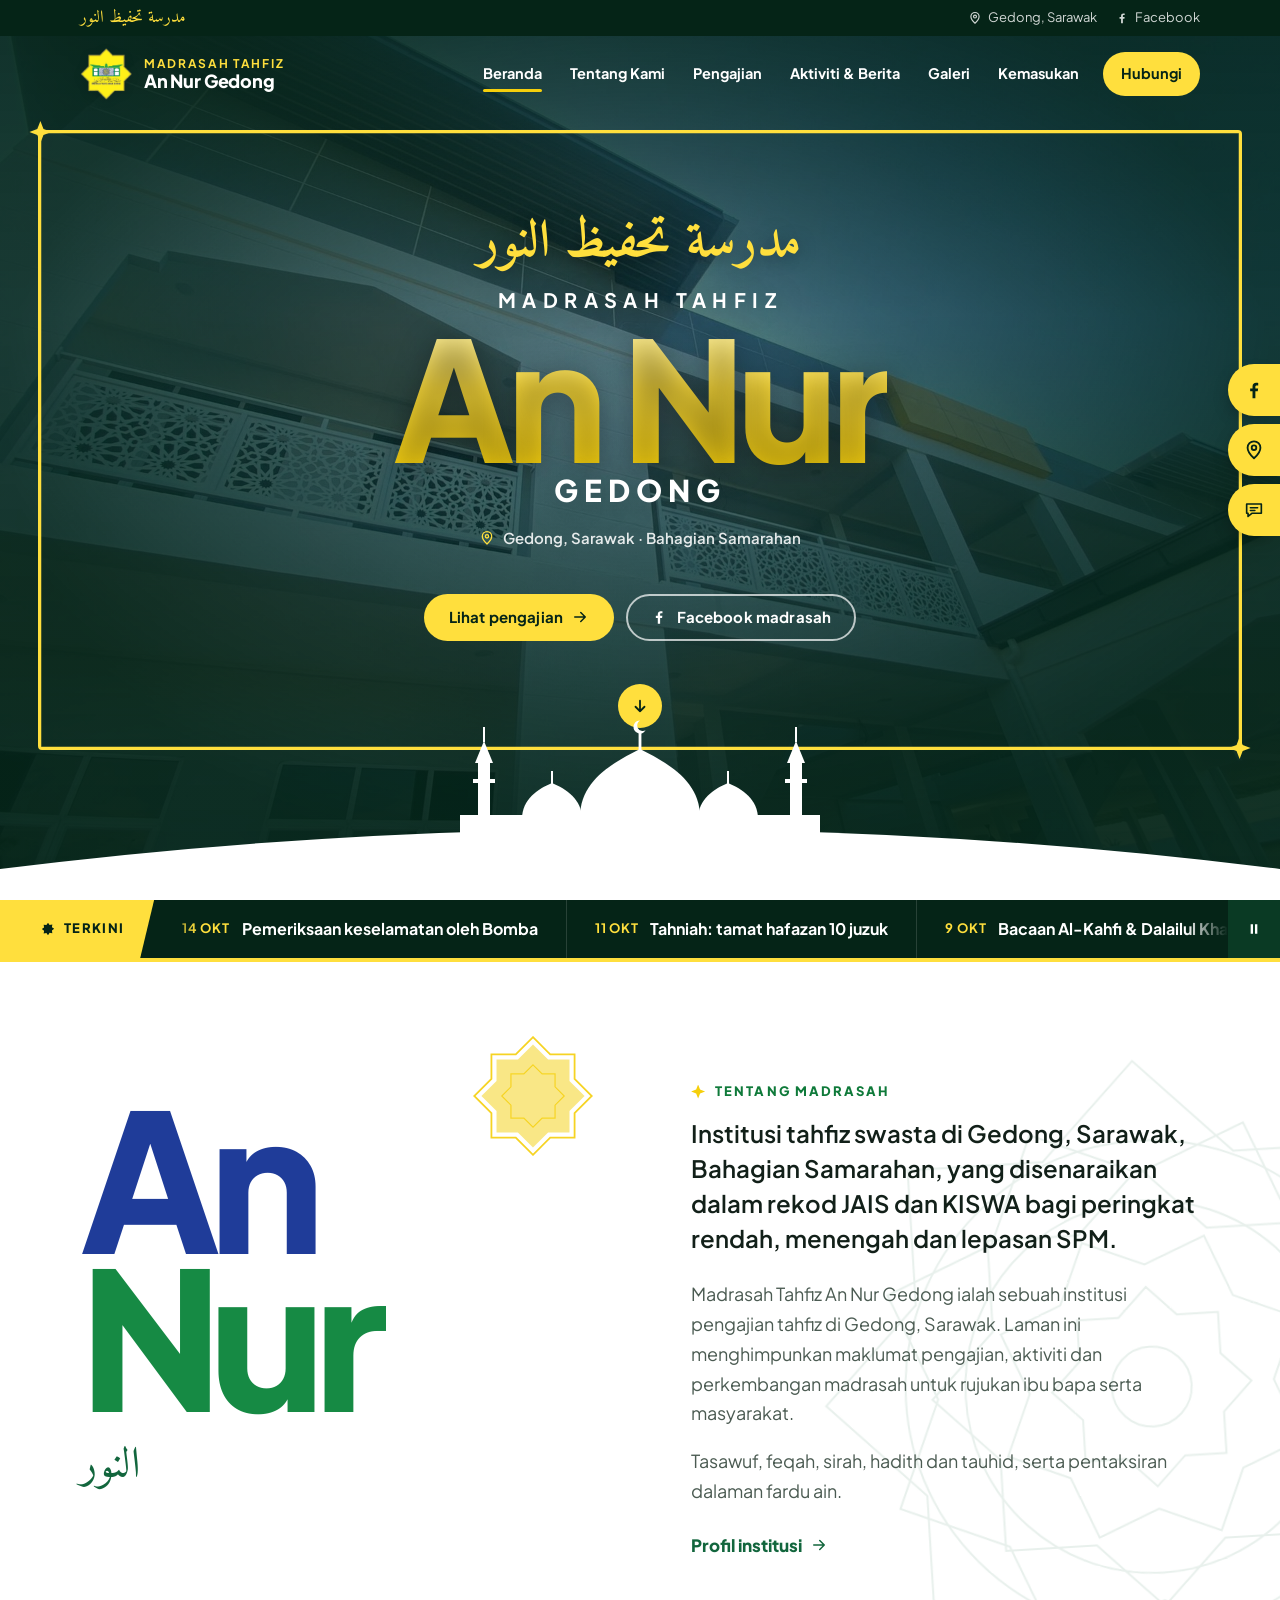
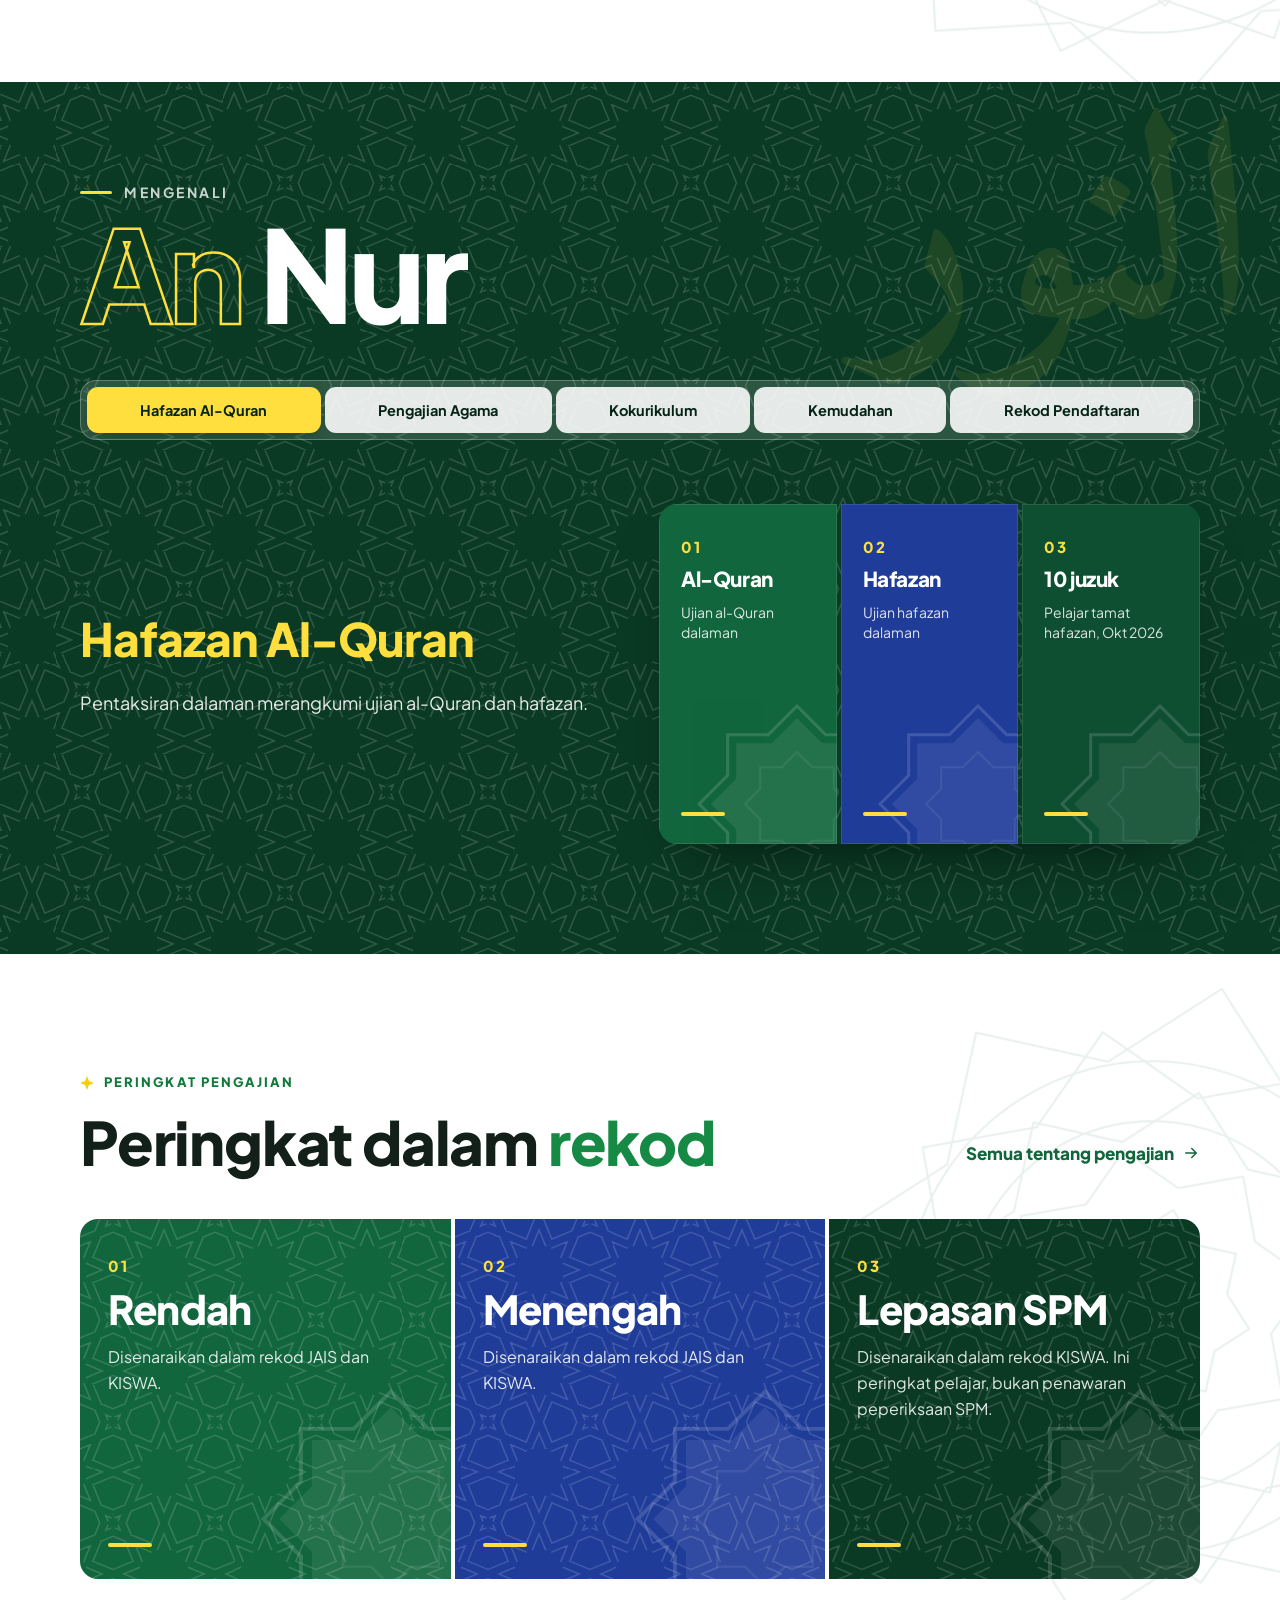
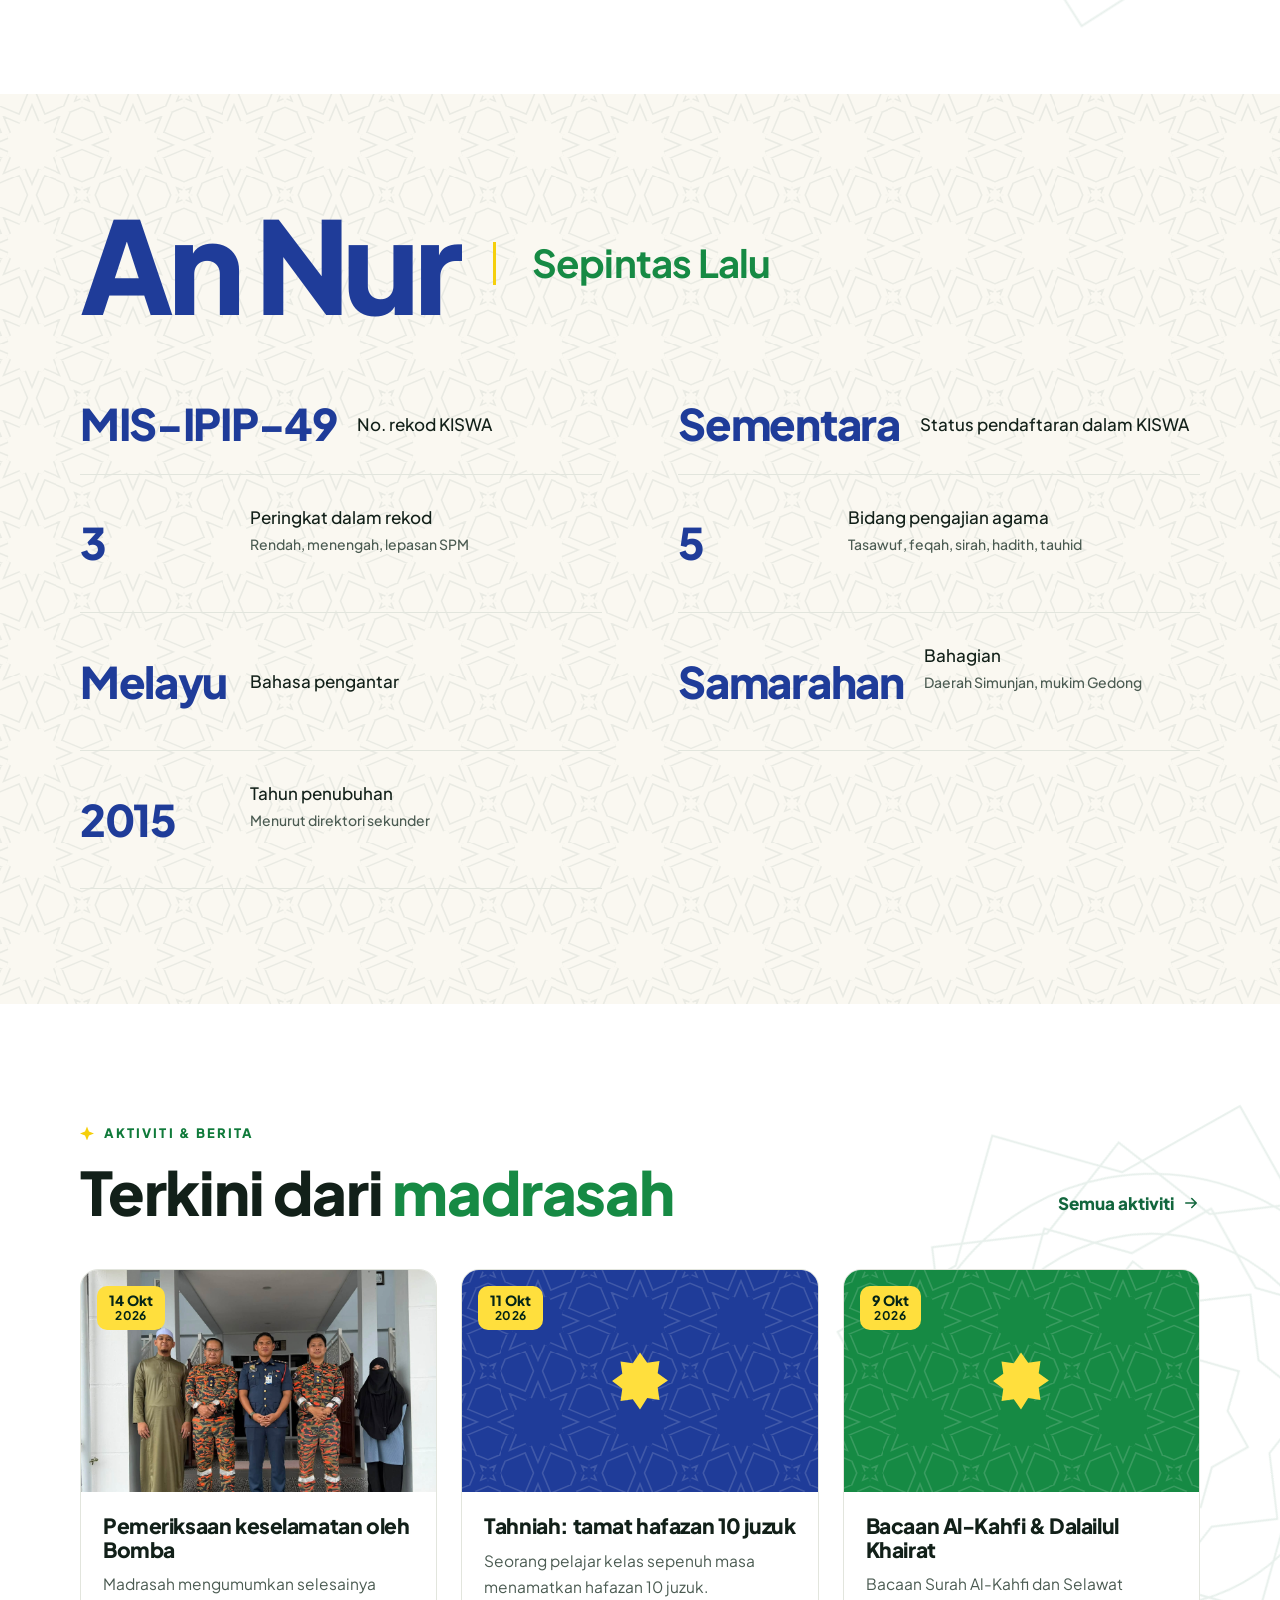
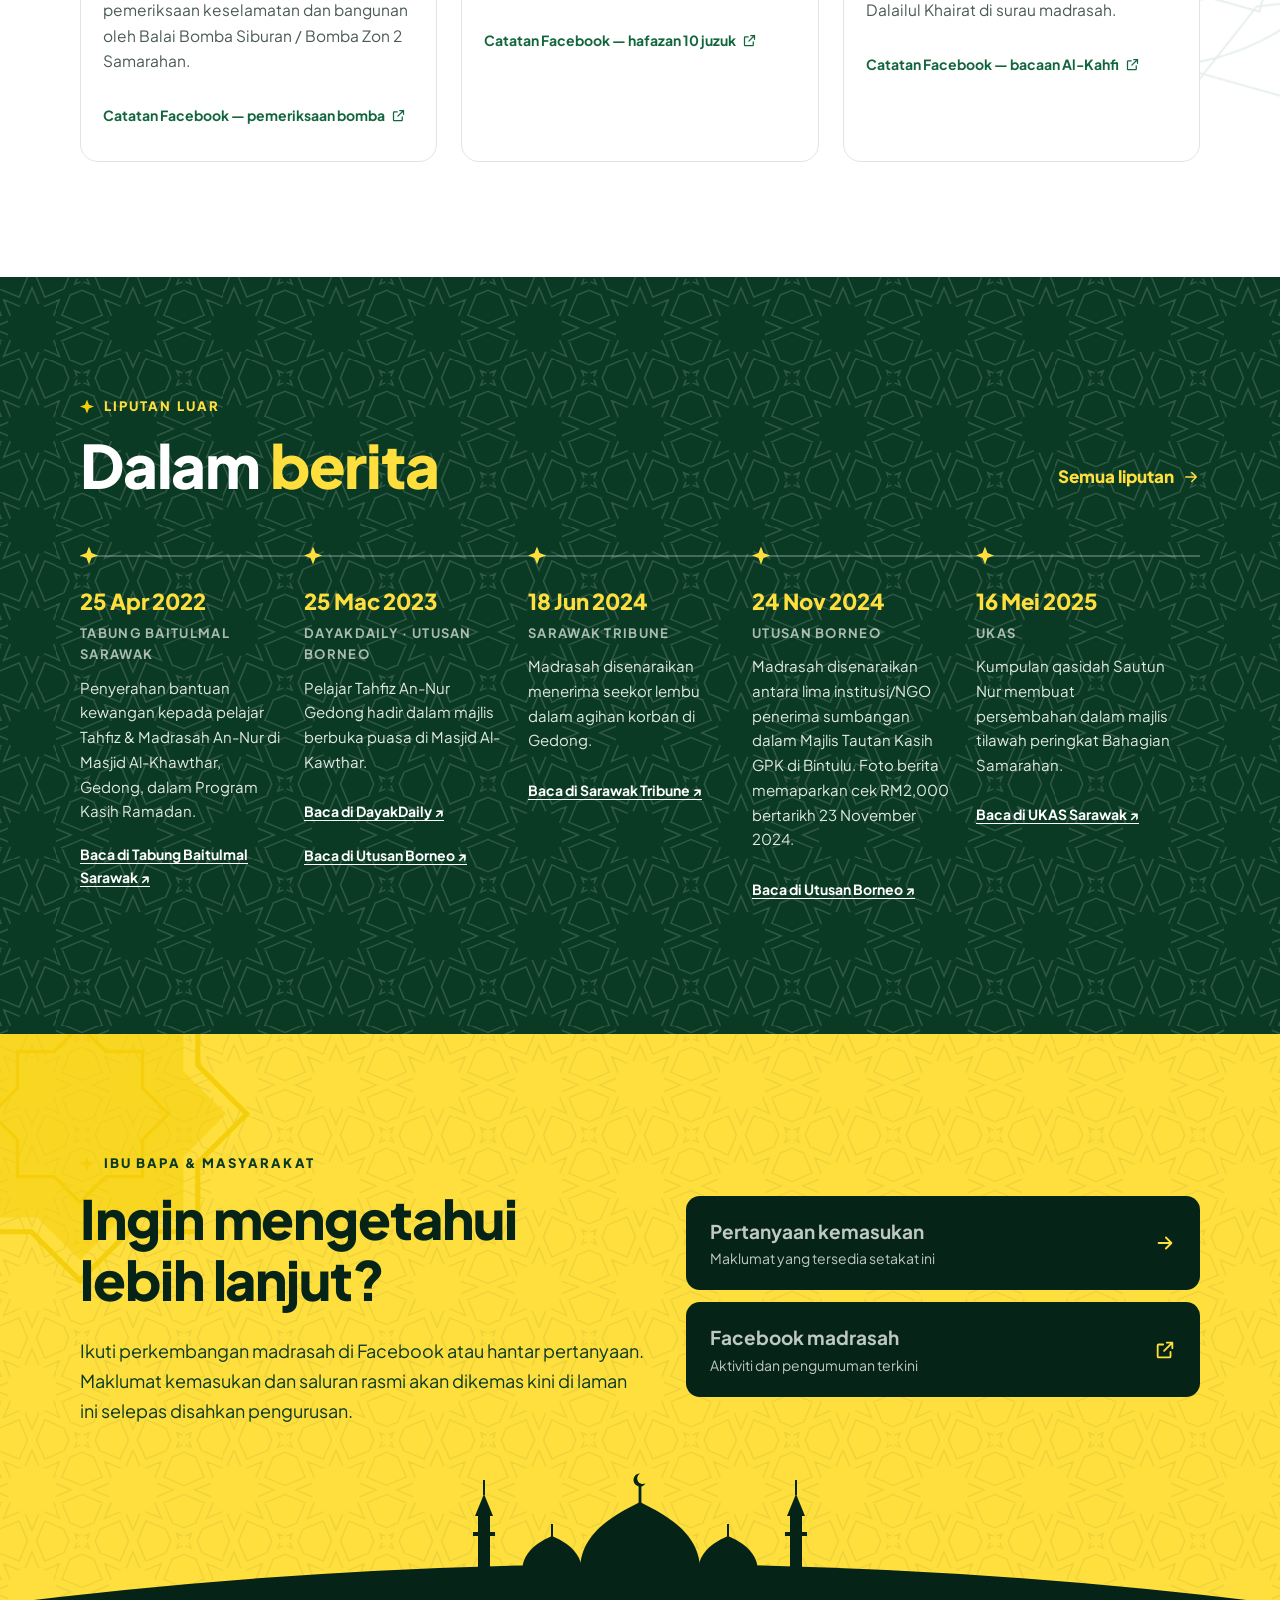
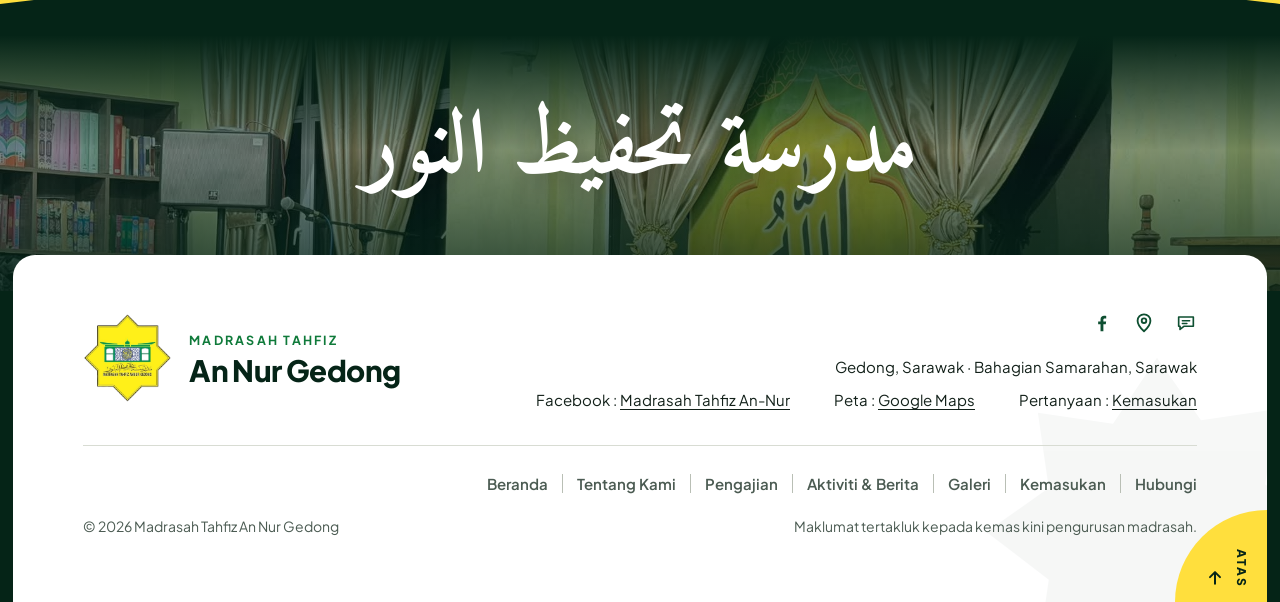
==== commit 3ccdb5a3: "Baiki transisi hero (crossfade tanpa kerlipan) dan tambah pembahagi siluet masjid pada footer Co-Aut" ====
--- a/index.html
+++ b/index.html
@@ -12,7 +12,7 @@
   <link rel="preconnect" href="https://fonts.googleapis.com">
   <link rel="preconnect" href="https://fonts.gstatic.com" crossorigin>
   <link rel="stylesheet" href="https://fonts.googleapis.com/css2?family=Amiri:wght@400;700&family=Plus+Jakarta+Sans:wght@400;500;600;700;800&display=swap">
-  <link rel="stylesheet" href="assets/css/gaya.css?v=20261022g">
+  <link rel="stylesheet" href="assets/css/gaya.css?v=20261022i">
 </head>
 <body data-halaman="beranda" class="ada-hero">
   <div id="kepala"></div>
@@ -20,7 +20,7 @@
     <noscript><div style="padding:40px 20px;text-align:center">Sila hidupkan JavaScript untuk memaparkan laman ini.</div></noscript>
   </main>
   <div id="kaki"></div>
-  <script src="kandungan/kandungan.js?v=20261022g"></script>
-  <script src="assets/js/app.js?v=20261022g"></script>
+  <script src="kandungan/kandungan.js?v=20261022i"></script>
+  <script src="assets/js/app.js?v=20261022i"></script>
 </body>
 </html>
--- a/assets/css/gaya.css
+++ b/assets/css/gaya.css
@@ -237,8 +237,11 @@
 }
 @supports (min-height: 100svh) { .hero { min-height: 100svh; } }
 .hero__latar { position: absolute; inset: 0; z-index: -2; }
-.hero__latar img { position: absolute; inset: 0; width: 100%; height: 100%; object-fit: cover; object-position: center 40%; opacity: 0; transform: scale(1.06); transition: opacity 2s ease-in-out; }
-.hero__latar img.aktif { opacity: 1; animation: zum 18s ease-out forwards; }
+.hero__latar img { position: absolute; inset: 0; width: 100%; height: 100%; object-fit: cover; object-position: center 40%; opacity: 0; transform: scale(1.06); transition: opacity 2s ease-in-out; will-change: opacity, transform; }
+/* Slaid keluar kekal penuh di bawah slaid masuk supaya tiada kerlipan latar semasa pudar */
+.hero__latar img.keluar { opacity: 1; z-index: 1; transition: none; }
+.hero__latar img.aktif { opacity: 1; z-index: 2; }
+.hero__latar img.zum { animation: zum 9s ease-out forwards; }
 @keyframes zum { to { transform: scale(1); } }
 .hero::before {
   content: ""; position: absolute; inset: 0; z-index: -1;
@@ -645,10 +648,18 @@
 @media (max-width: 760px) { .pantas { display: none; } }
 
 /* ---------- Kaki (footer) ---------- */
-.kaki { background-color: var(--hijau-950); position: relative; overflow: hidden; }
+.kaki { background-color: var(--hijau-950); position: relative; }
+/* Pembahagi: siluet masjid di atas lengkung hijau, menimpa hujung seksyen sebelum footer */
+.kaki__siluet { position: absolute; left: 0; right: 0; bottom: calc(100% - 1px); z-index: 3; pointer-events: none; }
+.kaki__siluet .gelombang { display: block; width: 100%; height: 90px; }
+.kaki__siluet .gelombang path { fill: var(--hijau-950); }
+.kaki__siluet .masjid { position: absolute; left: 50%; bottom: 44px; width: min(440px, 70vw); transform: translateX(-50%); }
+.kaki__siluet .masjid g { fill: var(--hijau-950); }
+@media (max-width: 860px) { .kaki__siluet .gelombang { height: 60px; } .kaki__siluet .masjid { bottom: 30px; } }
+#utama > .seksyen:last-child, #utama > section:last-child { padding-bottom: clamp(150px, 15vw, 200px); }
 .kaki__jalur { position: relative; height: clamp(150px, 20vw, 260px); overflow: hidden; display: grid; place-items: center; }
 .kaki__jalur img { position: absolute; inset: 0; width: 100%; height: 100%; object-fit: cover; object-position: center 35%; }
-.kaki__jalur::after { content: ""; position: absolute; inset: 0; background: linear-gradient(180deg, rgba(5,36,23,.35), rgba(5,36,23,.85)); }
+.kaki__jalur::after { content: ""; position: absolute; inset: 0; background: linear-gradient(180deg, var(--hijau-950) 0%, rgba(5,36,23,.5) 45%, rgba(5,36,23,.85) 100%); }
 .kaki__jalur p { position: relative; z-index: 1; margin: 0 0 24px; font-family: var(--fon-arab); font-size: clamp(40px, 7vw, 92px); color: #fff; font-weight: 700; text-shadow: 0 4px 30px rgba(0,0,0,.35); }
 .kaki__bingkai { position: relative; z-index: 2; margin-top: -36px; padding: 0 clamp(8px, 1vw, 16px); }
 .kaki__kad { position: relative; overflow: hidden; background: #fff; border-radius: 22px 22px 0 0; padding: clamp(32px, 4vw, 48px) clamp(20px, 5.5vw, 96px) clamp(56px, 5vw, 72px); }
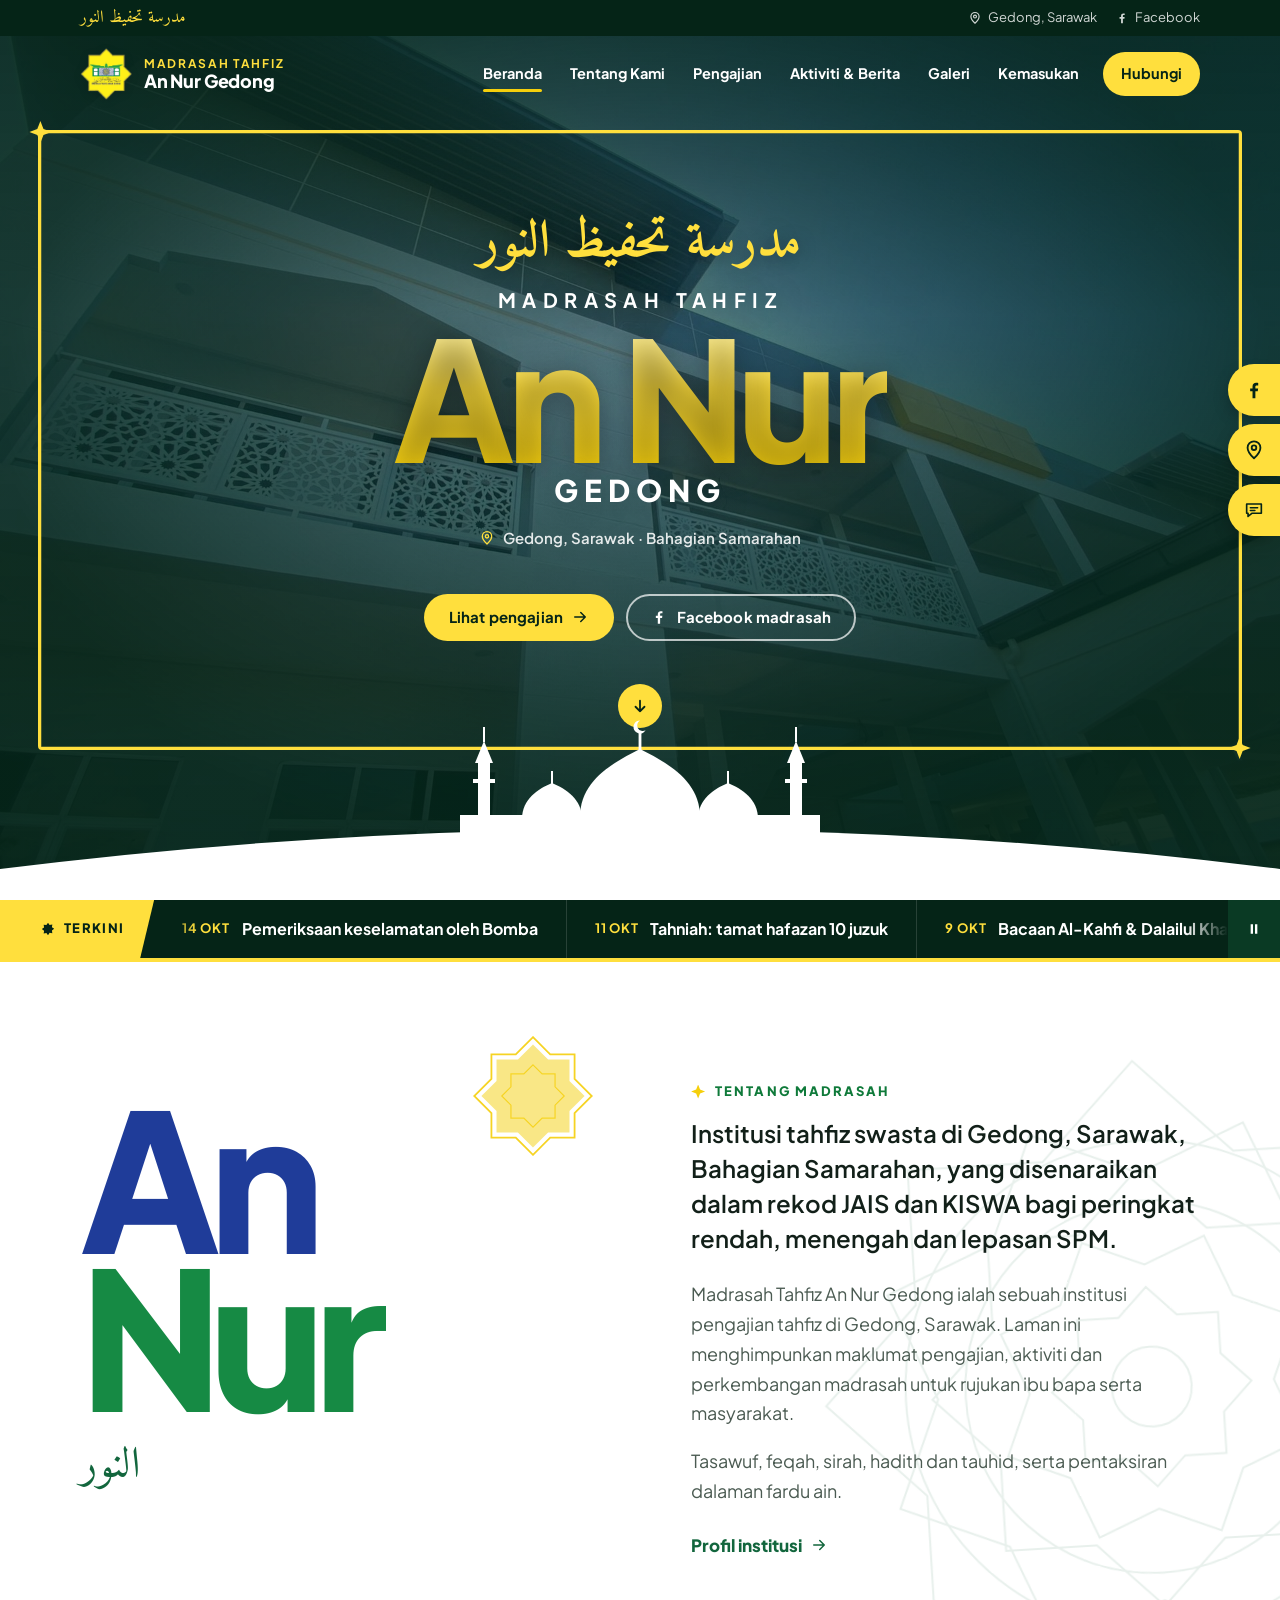
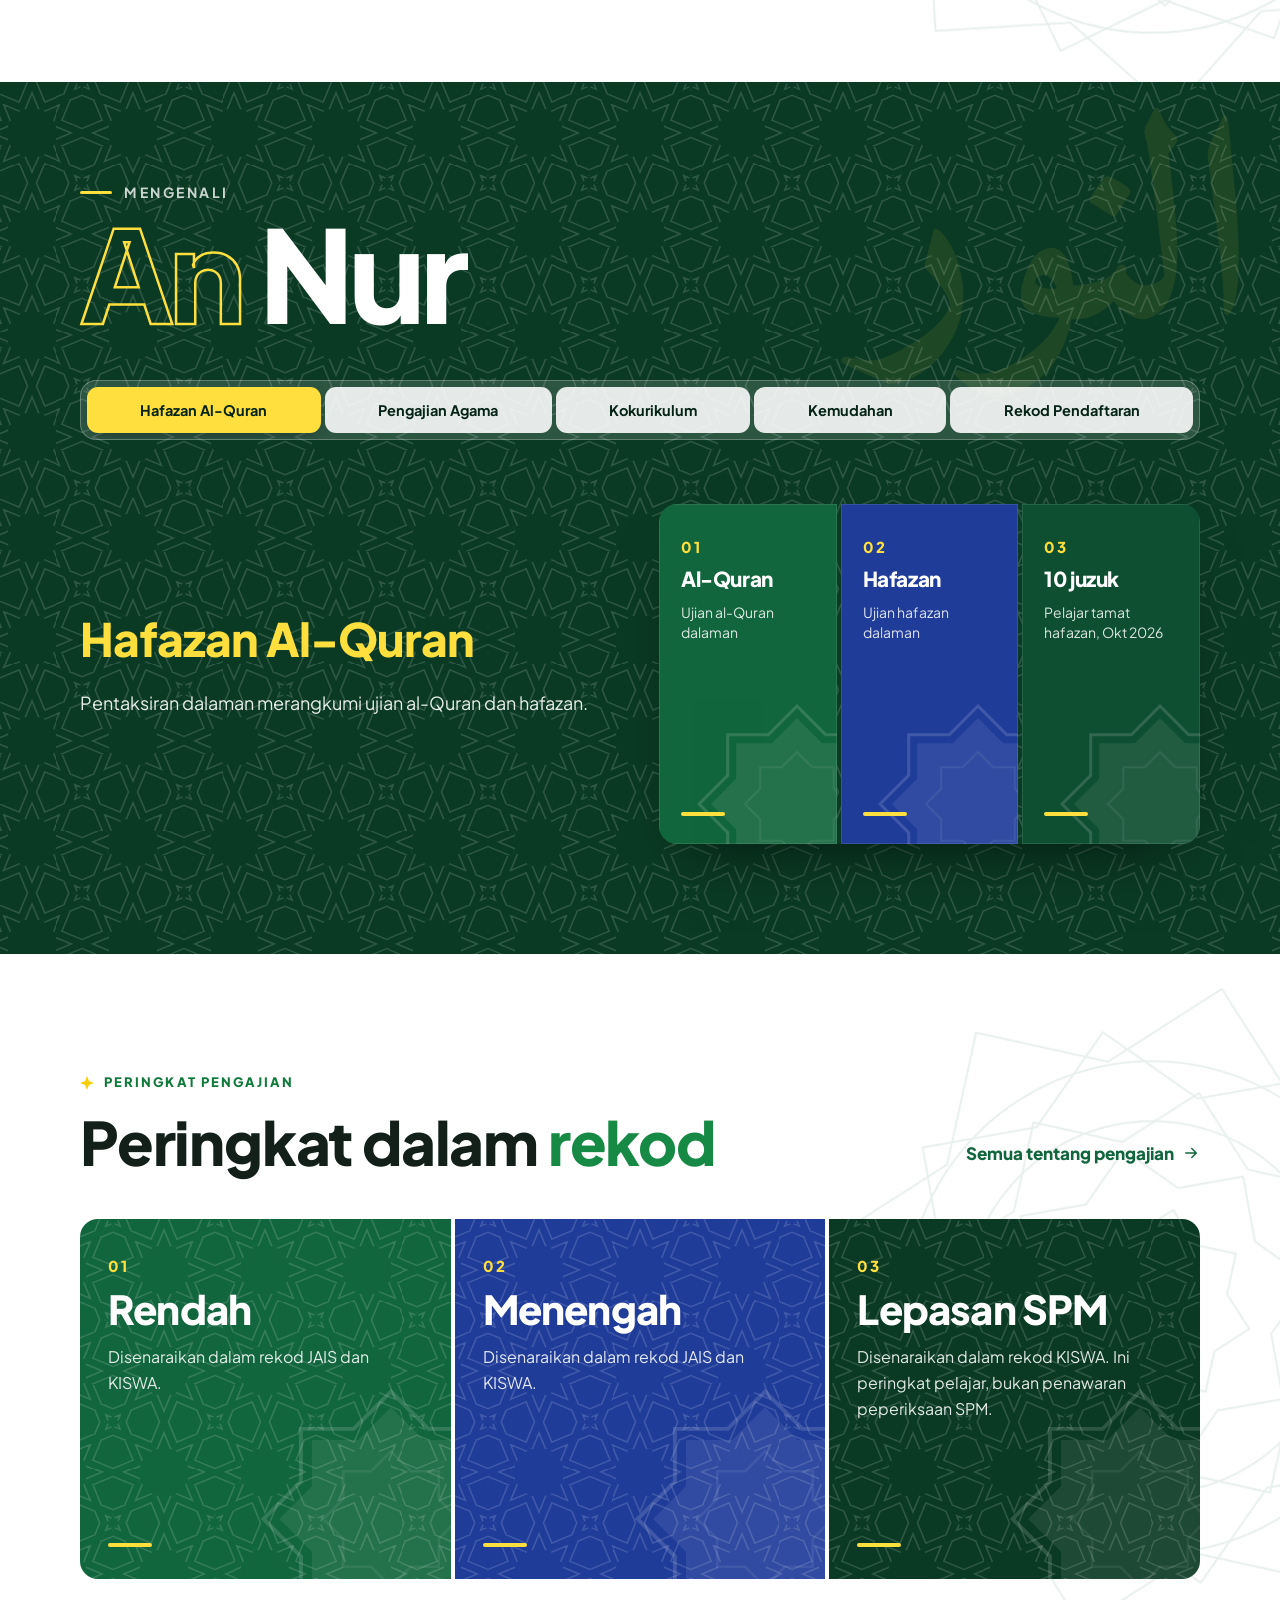
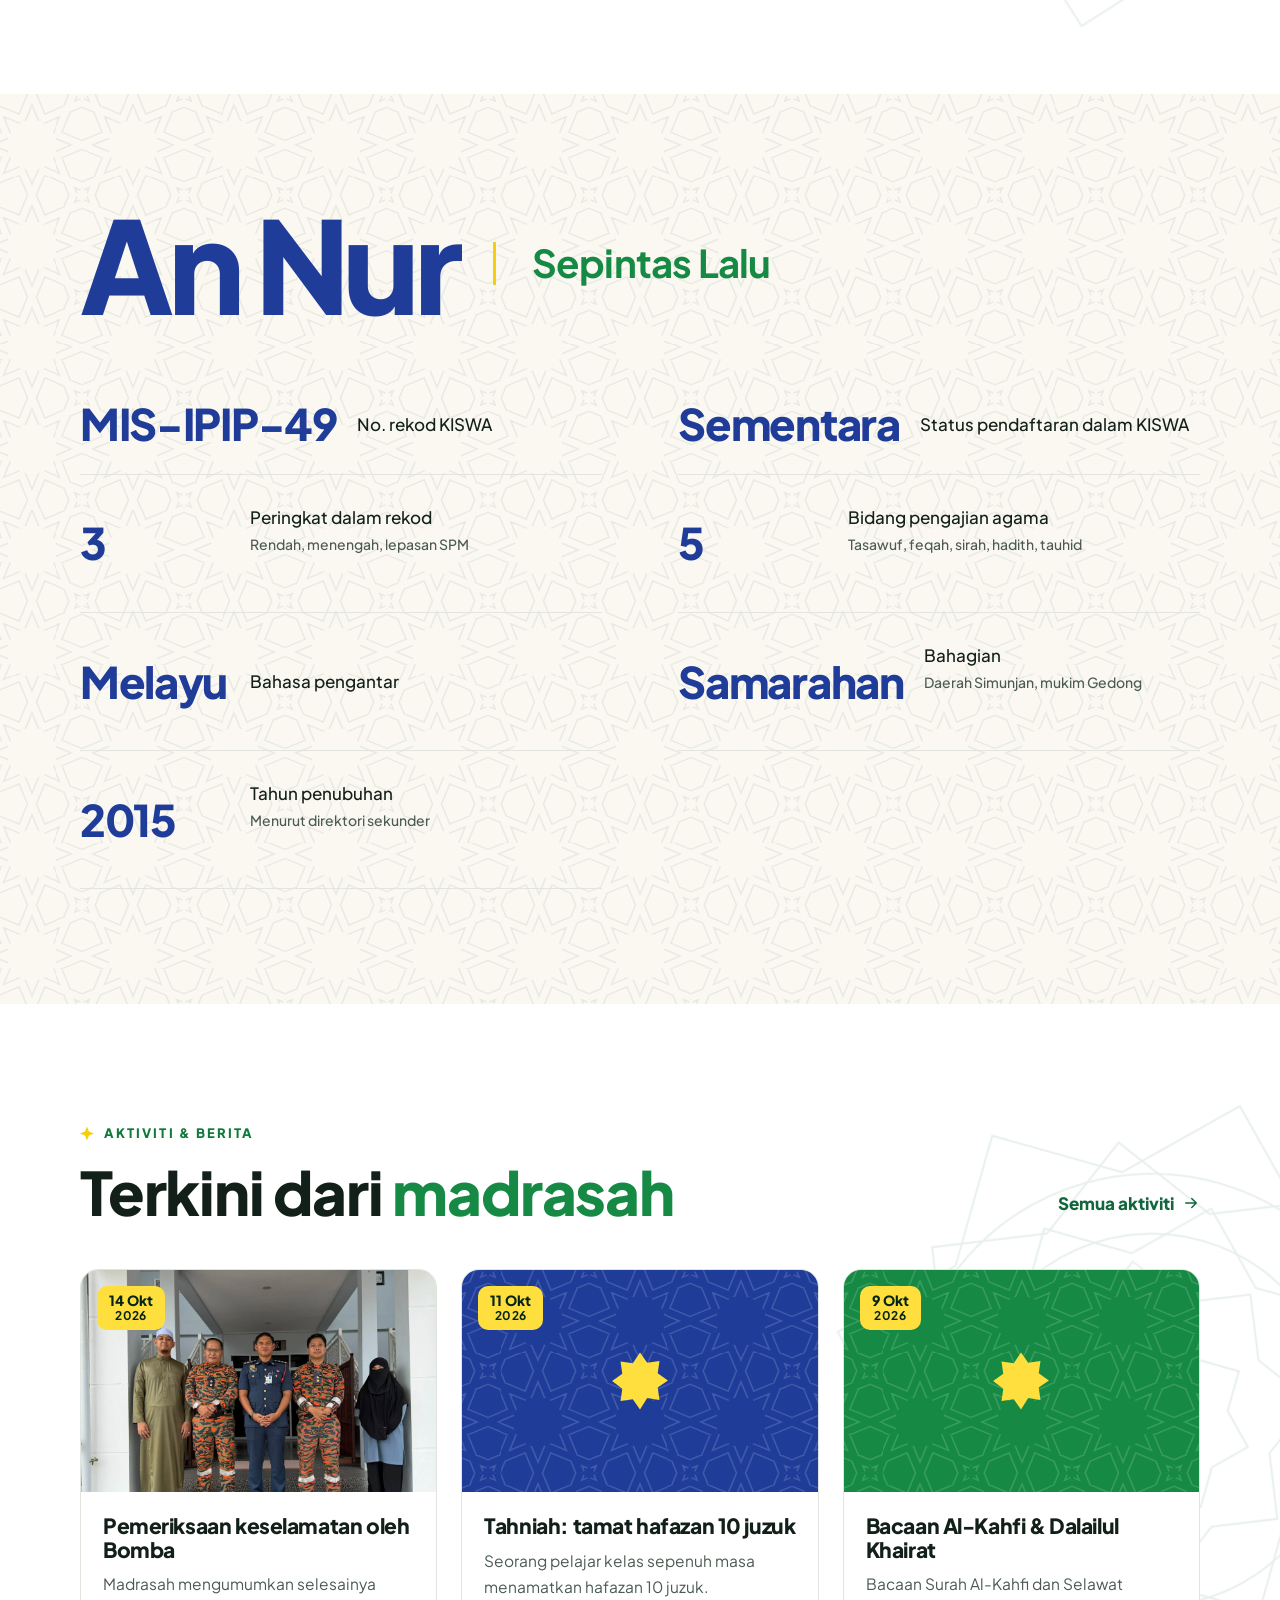
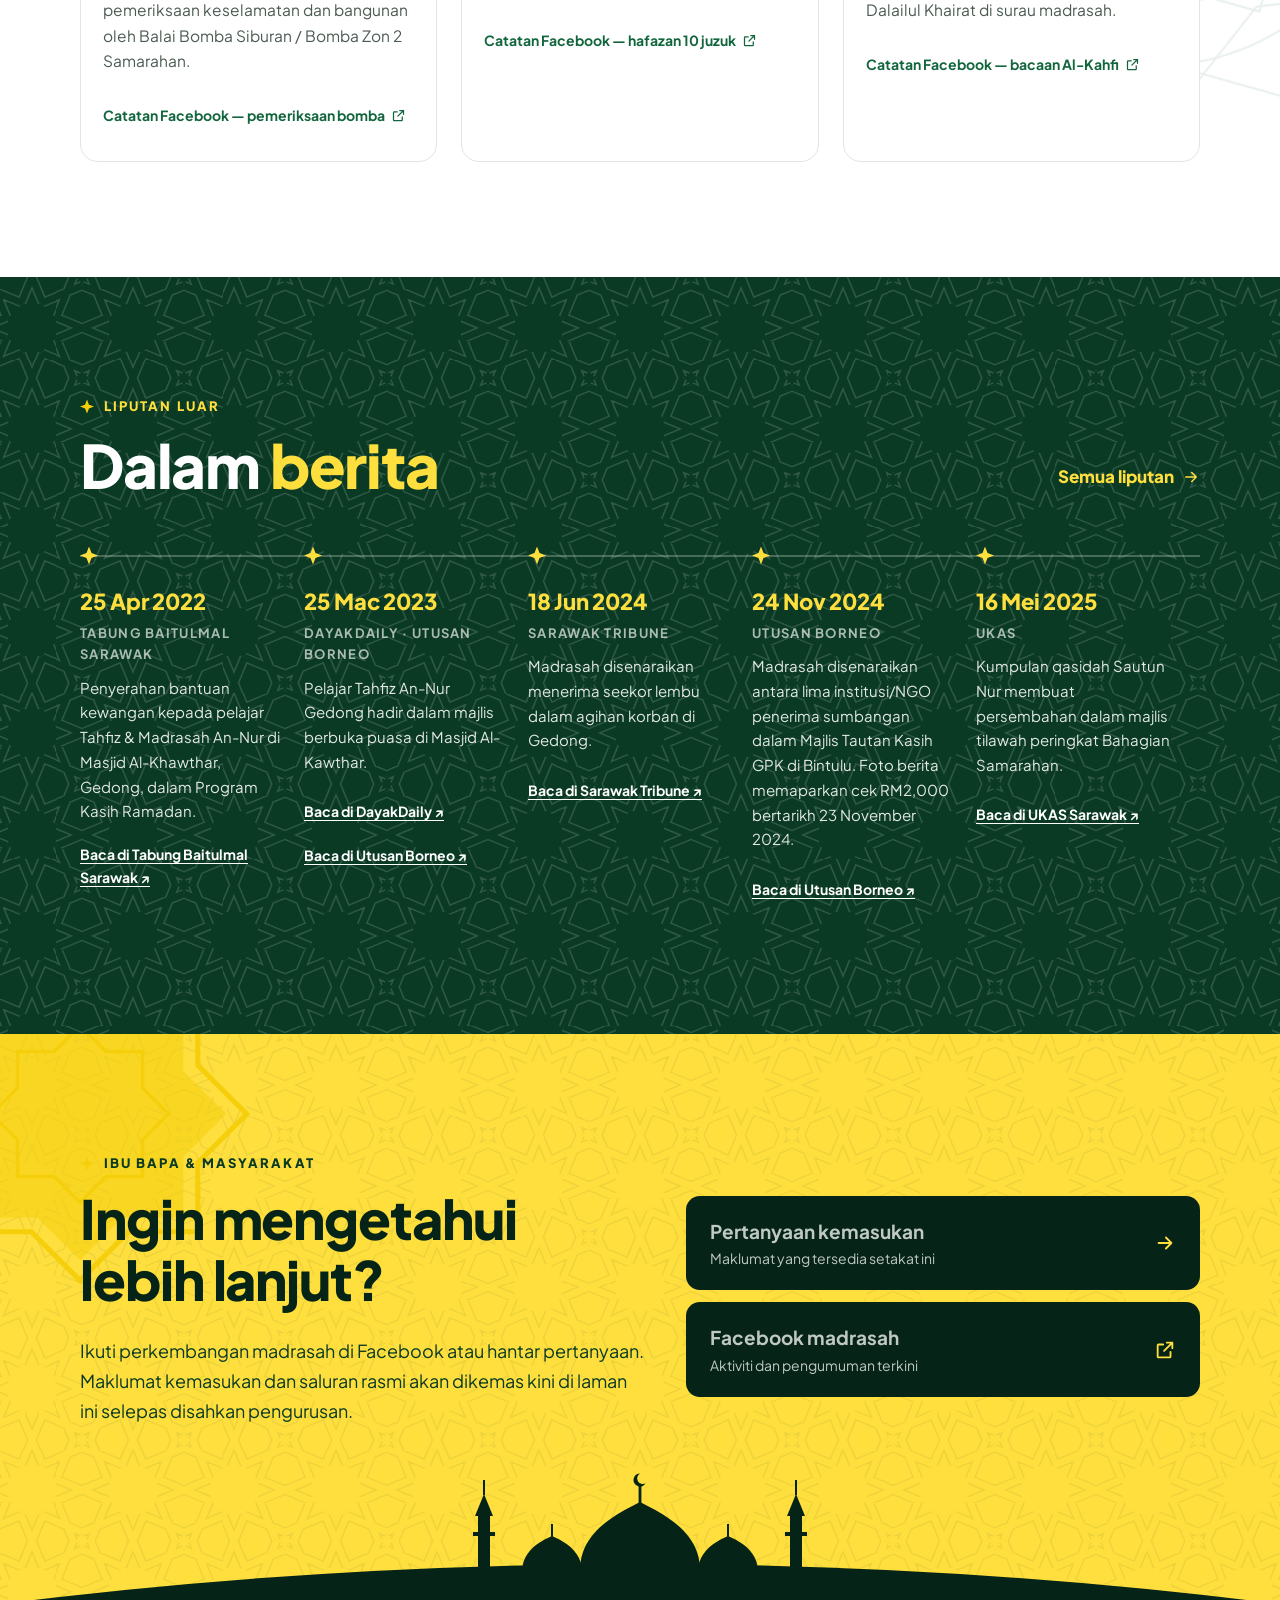
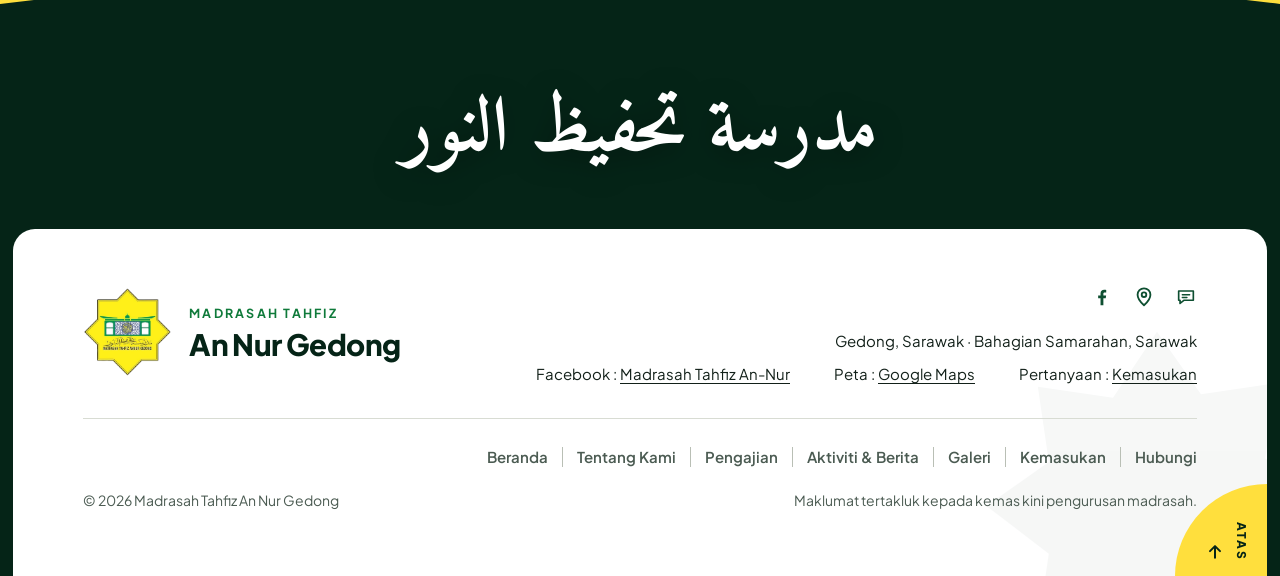
==== commit e48a44f1: "Buang foto jalur footer dan rendahkan nama Arab supaya dekat dengan kad putih Co-Authored-By: Claude" ====
--- a/index.html
+++ b/index.html
@@ -12,7 +12,7 @@
   <link rel="preconnect" href="https://fonts.googleapis.com">
   <link rel="preconnect" href="https://fonts.gstatic.com" crossorigin>
   <link rel="stylesheet" href="https://fonts.googleapis.com/css2?family=Amiri:wght@400;700&family=Plus+Jakarta+Sans:wght@400;500;600;700;800&display=swap">
-  <link rel="stylesheet" href="assets/css/gaya.css?v=20261022i">
+  <link rel="stylesheet" href="assets/css/gaya.css?v=20261022k">
 </head>
 <body data-halaman="beranda" class="ada-hero">
   <div id="kepala"></div>
@@ -20,7 +20,7 @@
     <noscript><div style="padding:40px 20px;text-align:center">Sila hidupkan JavaScript untuk memaparkan laman ini.</div></noscript>
   </main>
   <div id="kaki"></div>
-  <script src="kandungan/kandungan.js?v=20261022i"></script>
-  <script src="assets/js/app.js?v=20261022i"></script>
+  <script src="kandungan/kandungan.js?v=20261022k"></script>
+  <script src="assets/js/app.js?v=20261022k"></script>
 </body>
 </html>
--- a/assets/css/gaya.css
+++ b/assets/css/gaya.css
@@ -657,10 +657,8 @@
 .kaki__siluet .masjid g { fill: var(--hijau-950); }
 @media (max-width: 860px) { .kaki__siluet .gelombang { height: 60px; } .kaki__siluet .masjid { bottom: 30px; } }
 #utama > .seksyen:last-child, #utama > section:last-child { padding-bottom: clamp(150px, 15vw, 200px); }
-.kaki__jalur { position: relative; height: clamp(150px, 20vw, 260px); overflow: hidden; display: grid; place-items: center; }
-.kaki__jalur img { position: absolute; inset: 0; width: 100%; height: 100%; object-fit: cover; object-position: center 35%; }
-.kaki__jalur::after { content: ""; position: absolute; inset: 0; background: linear-gradient(180deg, var(--hijau-950) 0%, rgba(5,36,23,.5) 45%, rgba(5,36,23,.85) 100%); }
-.kaki__jalur p { position: relative; z-index: 1; margin: 0 0 24px; font-family: var(--fon-arab); font-size: clamp(40px, 7vw, 92px); color: #fff; font-weight: 700; text-shadow: 0 4px 30px rgba(0,0,0,.35); }
+.kaki__jalur { position: relative; padding: clamp(28px, 3vw, 44px) 0 clamp(60px, 6vw, 76px); overflow: hidden; display: grid; place-items: center; }
+.kaki__jalur p { position: relative; z-index: 1; margin: 0; line-height: 1.5; font-family: var(--fon-arab); font-size: clamp(40px, 6vw, 80px); color: #fff; font-weight: 700; text-shadow: 0 4px 30px rgba(0,0,0,.35); }
 .kaki__bingkai { position: relative; z-index: 2; margin-top: -36px; padding: 0 clamp(8px, 1vw, 16px); }
 .kaki__kad { position: relative; overflow: hidden; background: #fff; border-radius: 22px 22px 0 0; padding: clamp(32px, 4vw, 48px) clamp(20px, 5.5vw, 96px) clamp(56px, 5vw, 72px); }
 .kaki__tera { position: absolute; right: -110px; bottom: -150px; width: 440px; height: 440px; color: var(--hijau-950); opacity: .03; pointer-events: none; }
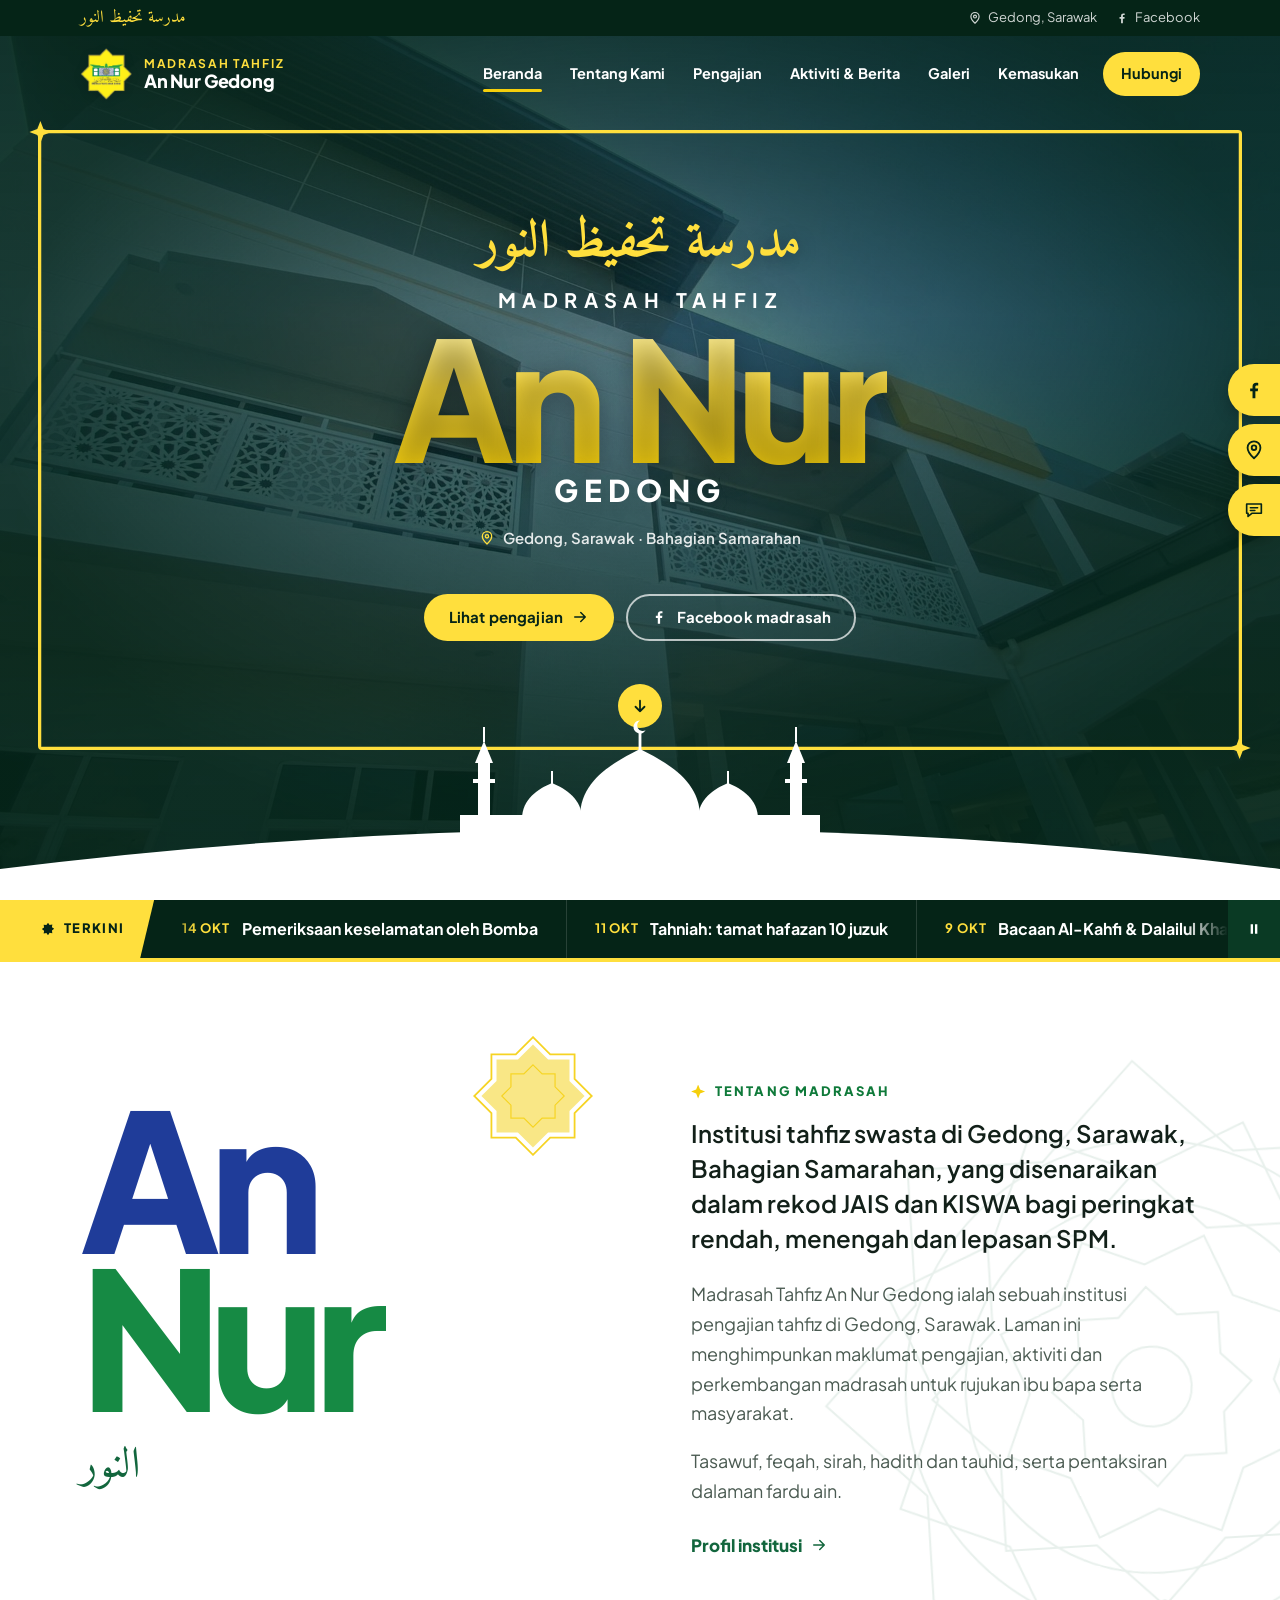
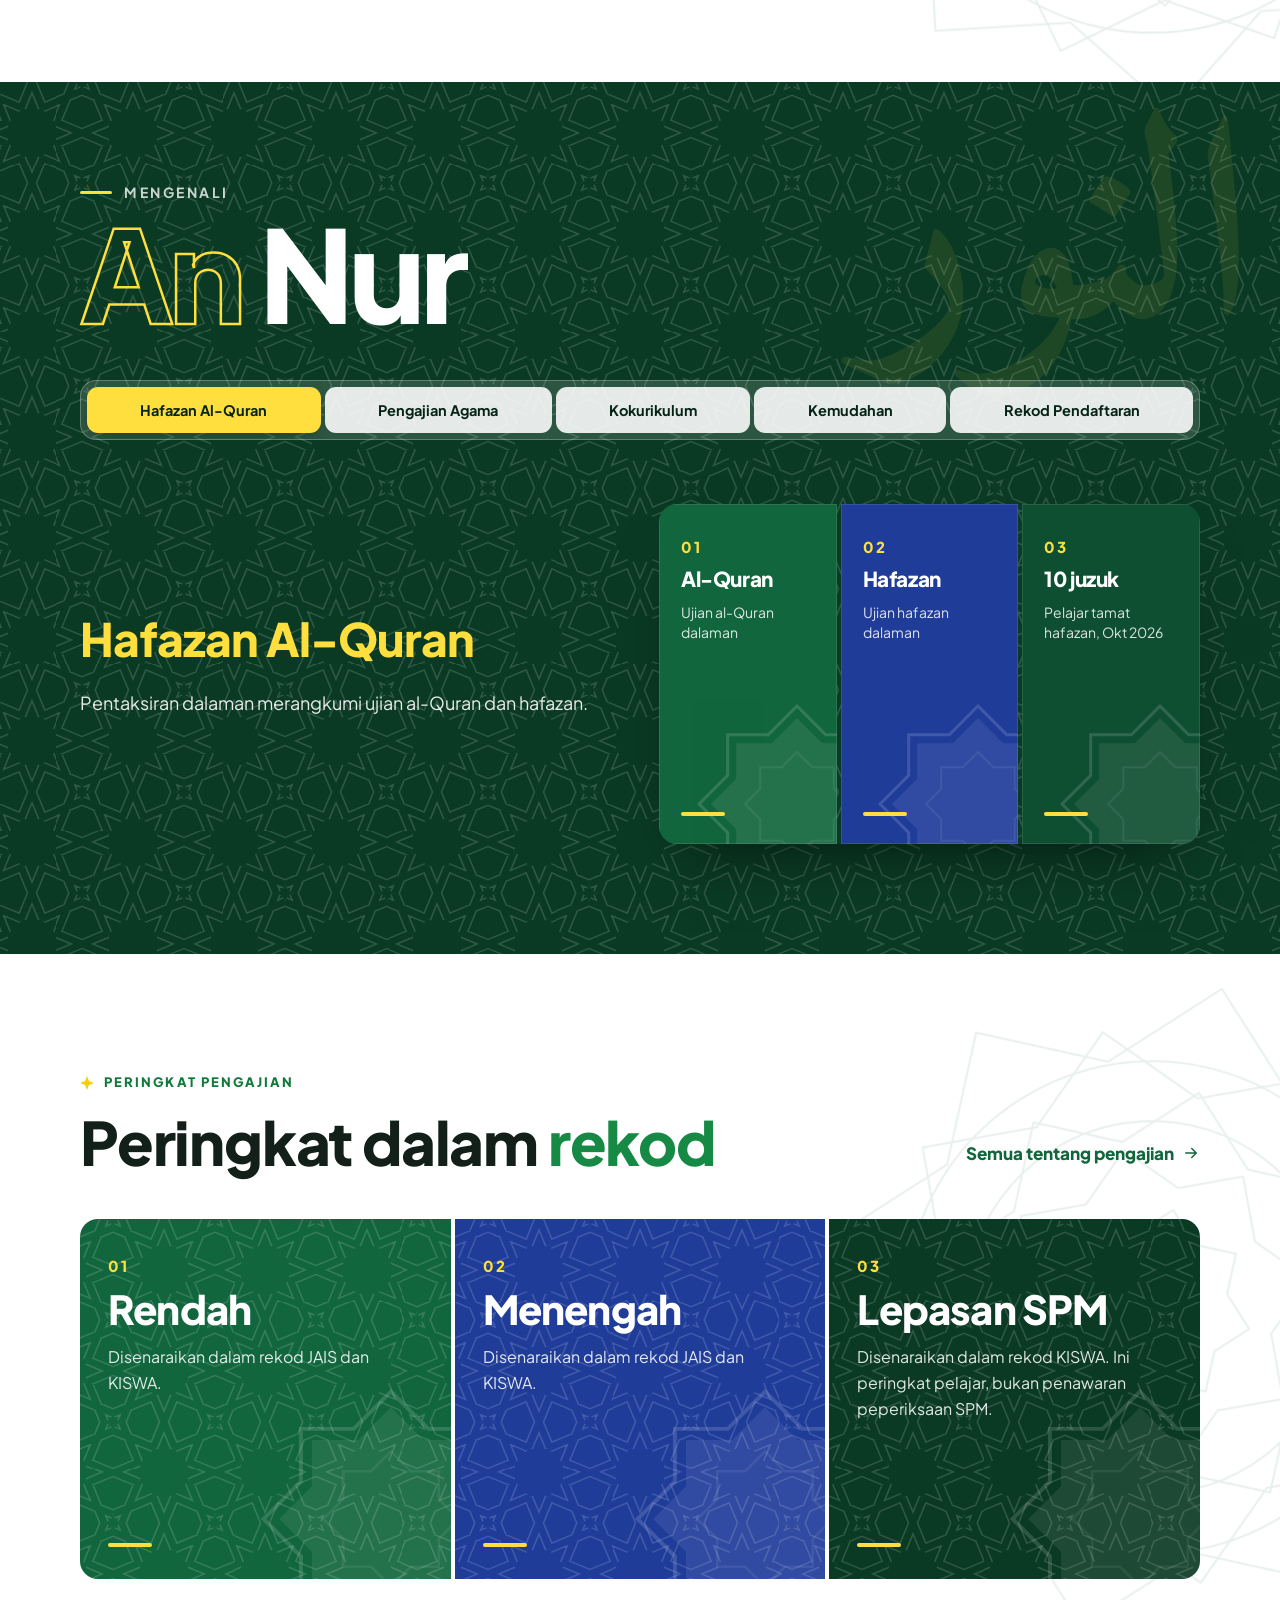
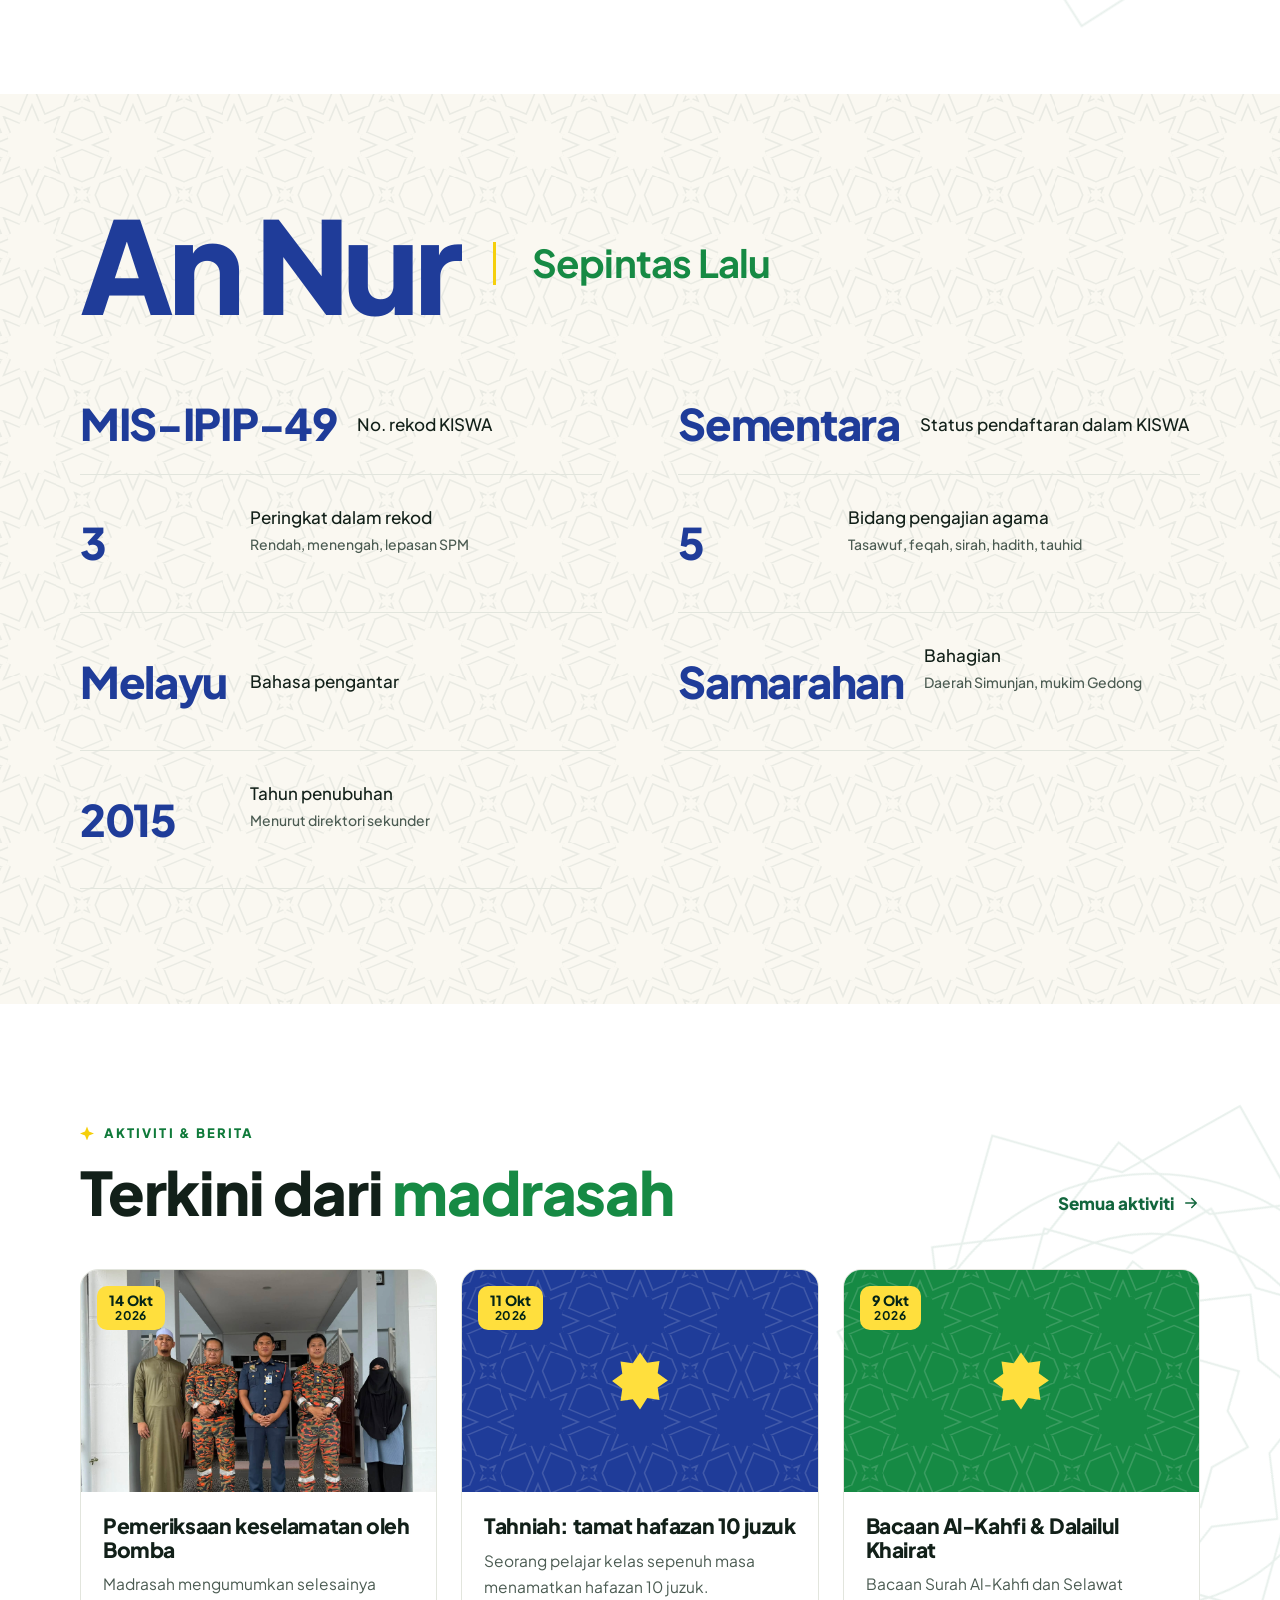
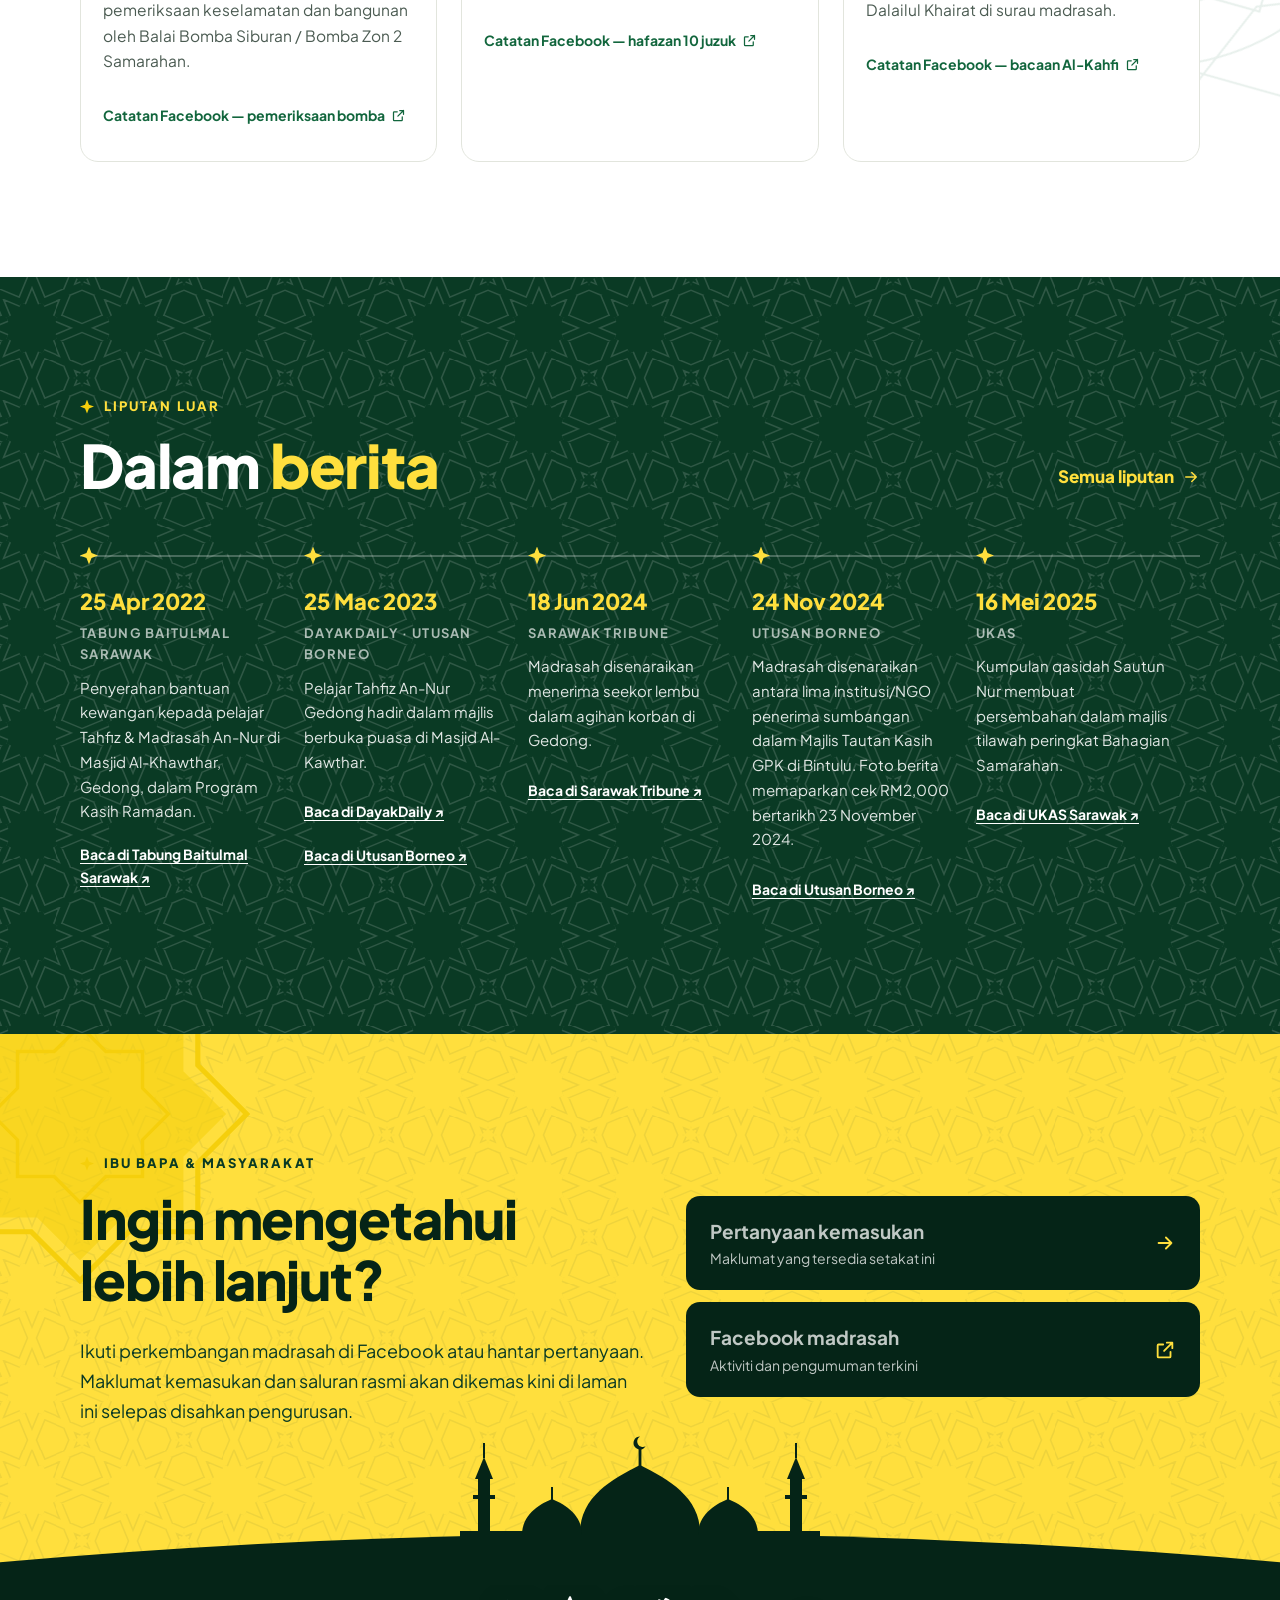
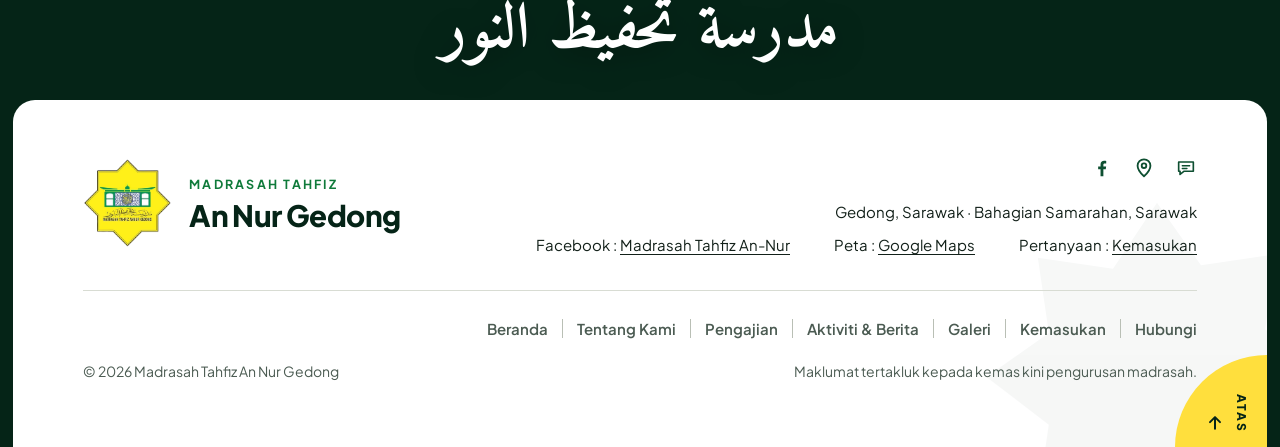
==== commit 05b06157: "Betulkan jajaran butang pantas dan padatkan footer (masjid, tulisan Jawi, ruang) Co-Authored-By: Cla" ====
--- a/index.html
+++ b/index.html
@@ -12,7 +12,7 @@
   <link rel="preconnect" href="https://fonts.googleapis.com">
   <link rel="preconnect" href="https://fonts.gstatic.com" crossorigin>
   <link rel="stylesheet" href="https://fonts.googleapis.com/css2?family=Amiri:wght@400;700&family=Plus+Jakarta+Sans:wght@400;500;600;700;800&display=swap">
-  <link rel="stylesheet" href="assets/css/gaya.css?v=20261022k">
+  <link rel="stylesheet" href="assets/css/gaya.css?v=20261022m">
 </head>
 <body data-halaman="beranda" class="ada-hero">
   <div id="kepala"></div>
@@ -20,7 +20,7 @@
     <noscript><div style="padding:40px 20px;text-align:center">Sila hidupkan JavaScript untuk memaparkan laman ini.</div></noscript>
   </main>
   <div id="kaki"></div>
-  <script src="kandungan/kandungan.js?v=20261022k"></script>
-  <script src="assets/js/app.js?v=20261022k"></script>
+  <script src="kandungan/kandungan.js?v=20261022m"></script>
+  <script src="assets/js/app.js?v=20261022m"></script>
 </body>
 </html>
--- a/assets/css/gaya.css
+++ b/assets/css/gaya.css
@@ -635,7 +635,7 @@
 @media (max-width: 900px) { .grid-hubungi { grid-template-columns: 1fr; } .kad-hubungi, .kad-hubungi:first-child { border-left: 0; padding: 24px 0; } .kad-hubungi + .kad-hubungi { border-top: 1px solid var(--garis); } .peta-ganti { aspect-ratio: 4 / 3; } }
 
 /* ---------- Butang pantas (sisi kanan) ---------- */
-.pantas { position: fixed; right: 0; top: 50%; transform: translateY(-50%); z-index: 90; display: flex; flex-direction: column; gap: 8px; }
+.pantas { position: fixed; right: 0; top: 50%; transform: translateY(-50%); z-index: 90; display: flex; flex-direction: column; align-items: flex-end; gap: 8px; }
 .pantas a {
   position: relative; display: flex; align-items: center; justify-content: flex-start; gap: 10px; width: 52px; height: 52px; padding-left: 15px;
   background: var(--kuning-400); color: var(--hijau-950); border-radius: 26px 0 0 26px; text-decoration: none; overflow: hidden; white-space: nowrap;
@@ -651,14 +651,14 @@
 .kaki { background-color: var(--hijau-950); position: relative; }
 /* Pembahagi: siluet masjid di atas lengkung hijau, menimpa hujung seksyen sebelum footer */
 .kaki__siluet { position: absolute; left: 0; right: 0; bottom: calc(100% - 1px); z-index: 3; pointer-events: none; }
-.kaki__siluet .gelombang { display: block; width: 100%; height: 90px; }
+.kaki__siluet .gelombang { display: block; width: 100%; height: 64px; }
 .kaki__siluet .gelombang path { fill: var(--hijau-950); }
-.kaki__siluet .masjid { position: absolute; left: 50%; bottom: 44px; width: min(440px, 70vw); transform: translateX(-50%); }
+.kaki__siluet .masjid { position: absolute; left: 50%; bottom: 30px; width: min(440px, 70vw); transform: translateX(-50%); }
 .kaki__siluet .masjid g { fill: var(--hijau-950); }
-@media (max-width: 860px) { .kaki__siluet .gelombang { height: 60px; } .kaki__siluet .masjid { bottom: 30px; } }
-#utama > .seksyen:last-child, #utama > section:last-child { padding-bottom: clamp(150px, 15vw, 200px); }
-.kaki__jalur { position: relative; padding: clamp(28px, 3vw, 44px) 0 clamp(60px, 6vw, 76px); overflow: hidden; display: grid; place-items: center; }
-.kaki__jalur p { position: relative; z-index: 1; margin: 0; line-height: 1.5; font-family: var(--fon-arab); font-size: clamp(40px, 6vw, 80px); color: #fff; font-weight: 700; text-shadow: 0 4px 30px rgba(0,0,0,.35); }
+@media (max-width: 860px) { .kaki__siluet .gelombang { height: 48px; } .kaki__siluet .masjid { bottom: 22px; } }
+#utama > .seksyen:last-child, #utama > section:last-child { padding-bottom: clamp(110px, 11vw, 150px); }
+.kaki__jalur { position: relative; padding: 0 0 clamp(44px, 4.5vw, 56px); overflow: hidden; display: grid; place-items: center; }
+.kaki__jalur p { position: relative; z-index: 1; margin: 0; line-height: 1.5; font-family: var(--fon-arab); font-size: clamp(36px, 5vw, 64px); color: #fff; font-weight: 700; text-shadow: 0 4px 30px rgba(0,0,0,.35); }
 .kaki__bingkai { position: relative; z-index: 2; margin-top: -36px; padding: 0 clamp(8px, 1vw, 16px); }
 .kaki__kad { position: relative; overflow: hidden; background: #fff; border-radius: 22px 22px 0 0; padding: clamp(32px, 4vw, 48px) clamp(20px, 5.5vw, 96px) clamp(56px, 5vw, 72px); }
 .kaki__tera { position: absolute; right: -110px; bottom: -150px; width: 440px; height: 440px; color: var(--hijau-950); opacity: .03; pointer-events: none; }
